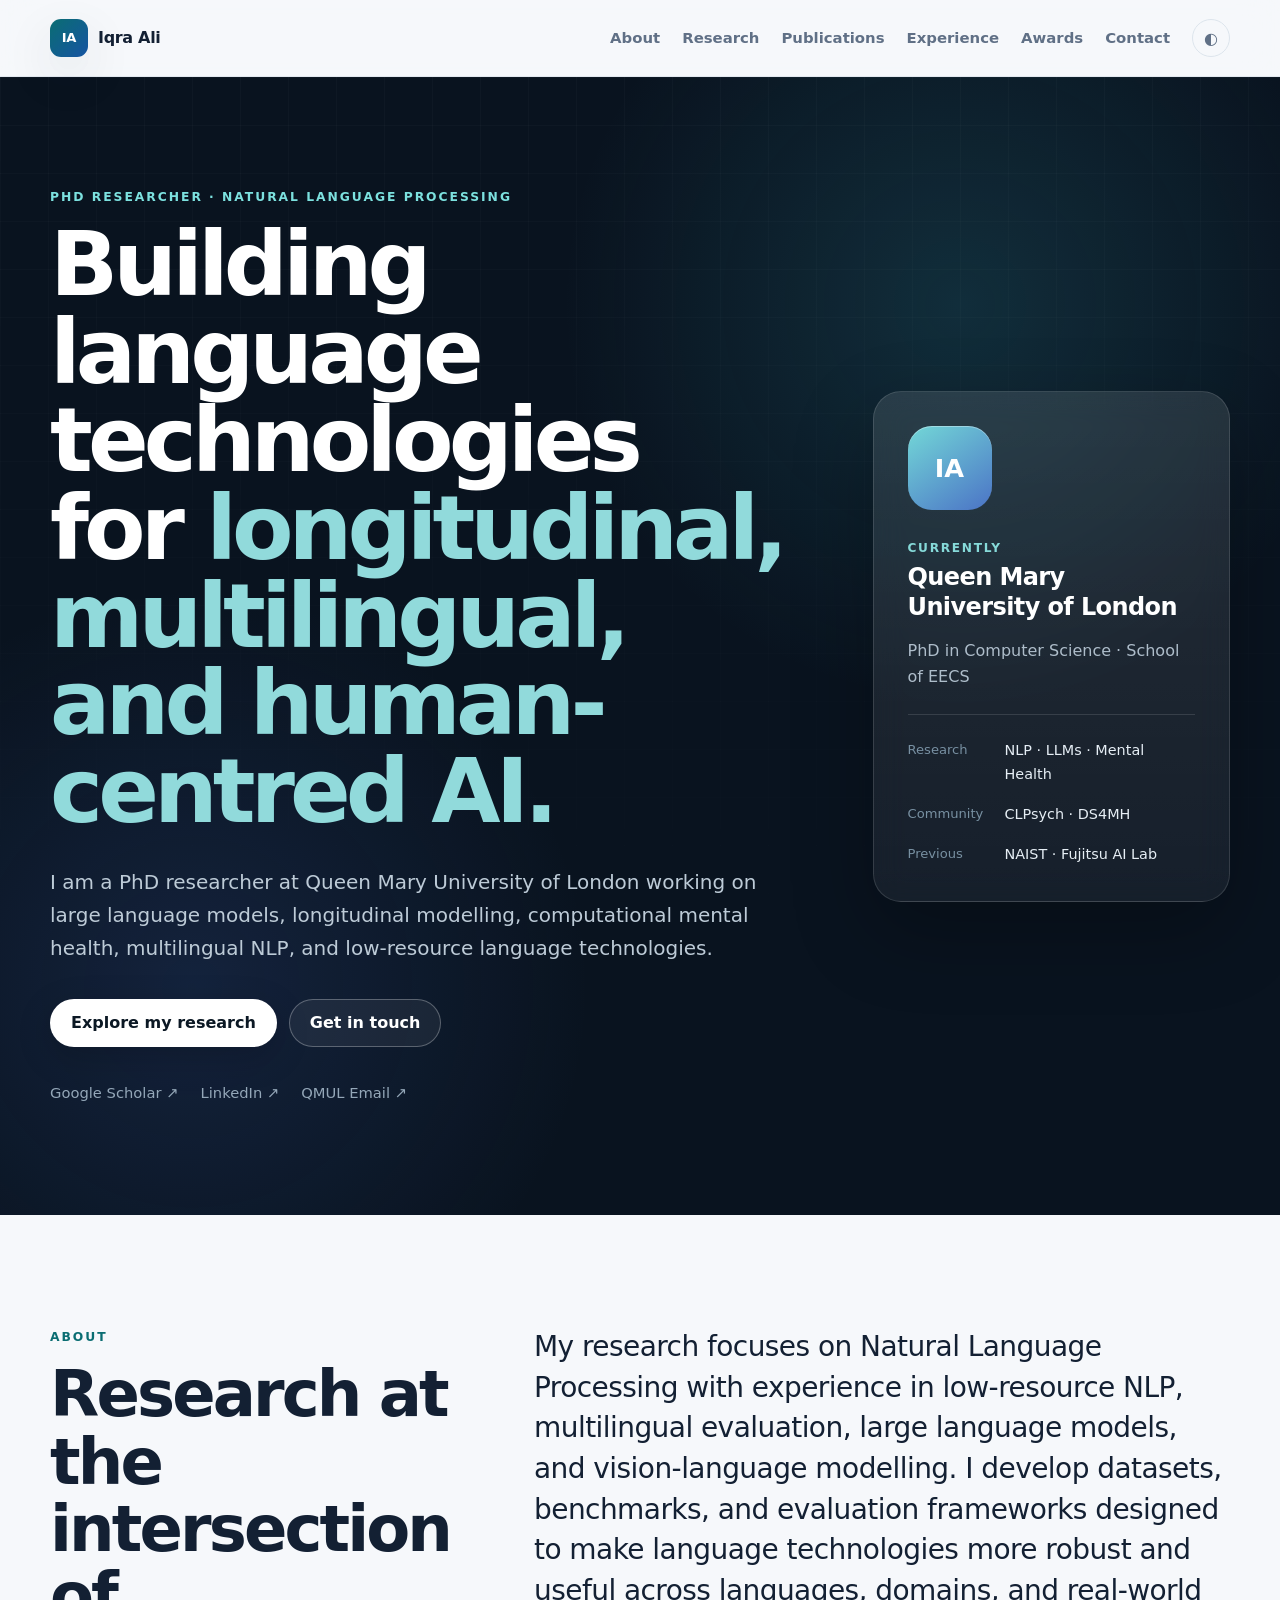
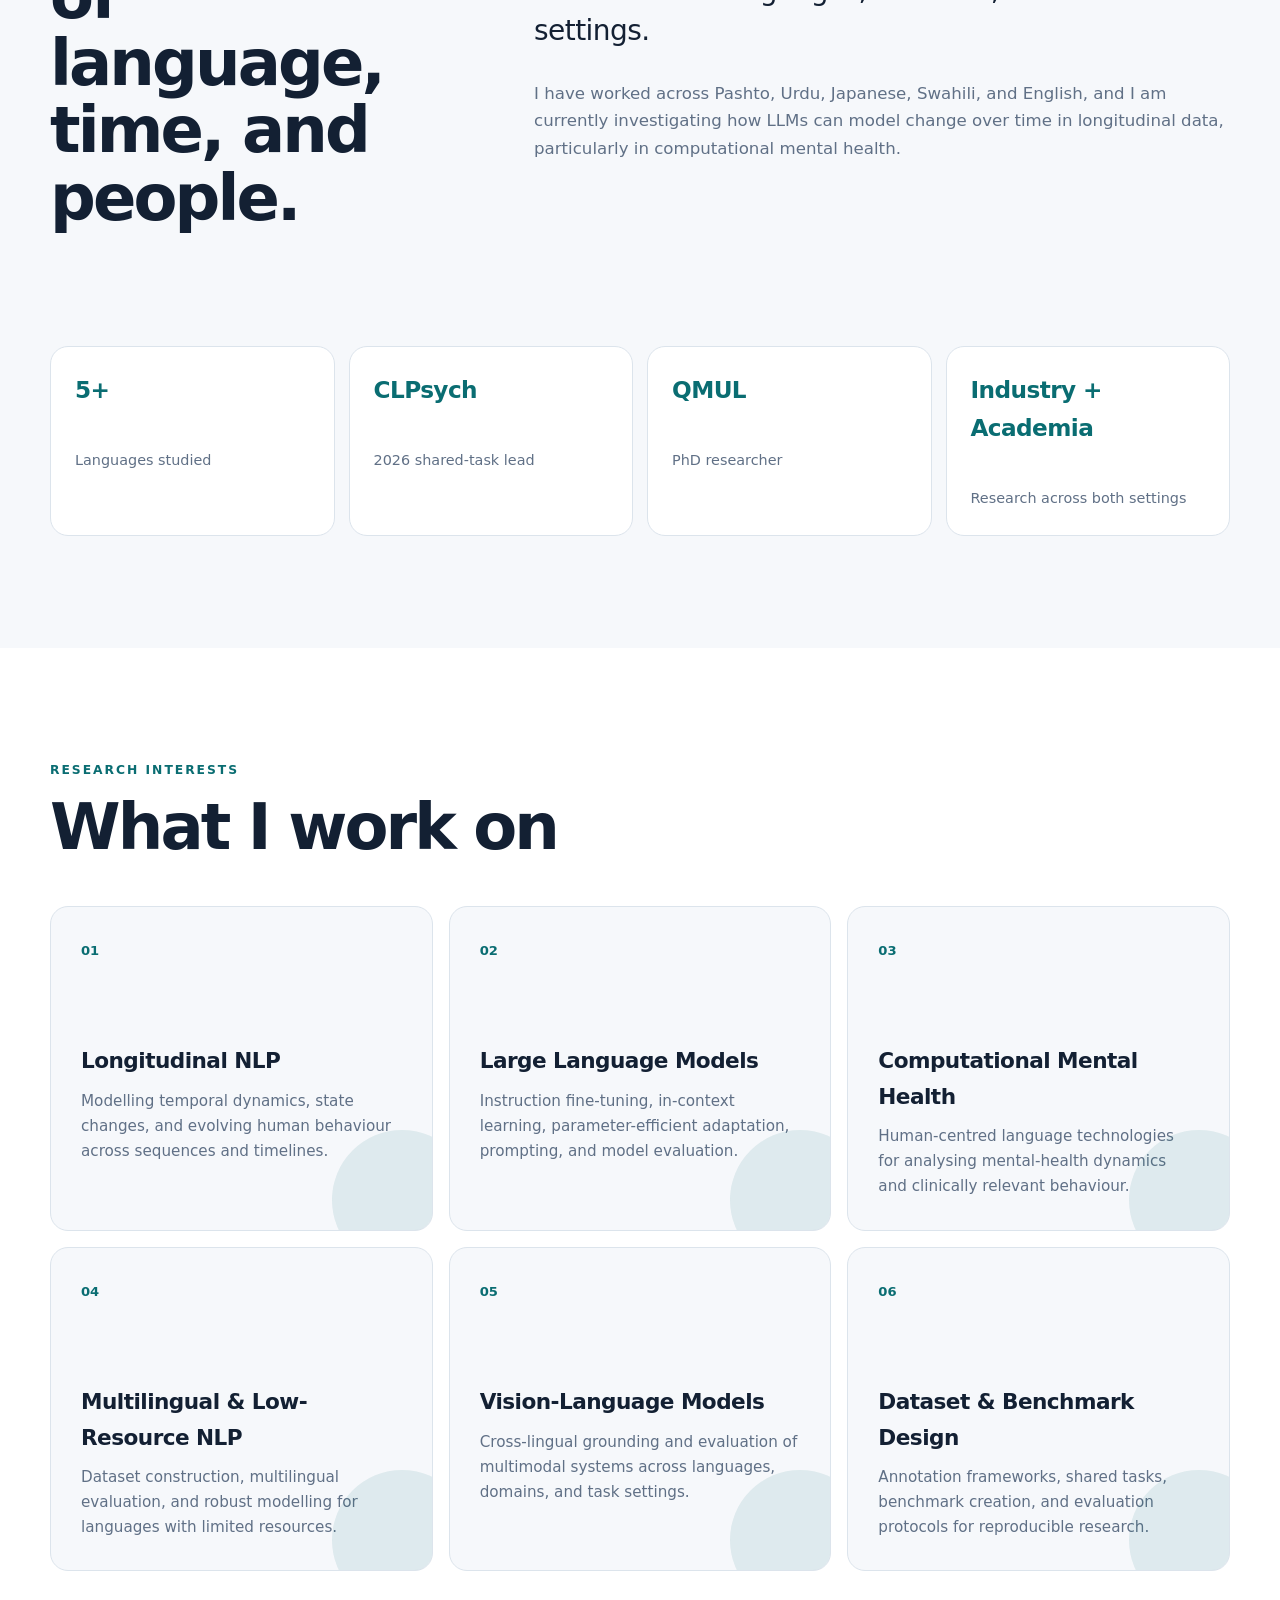
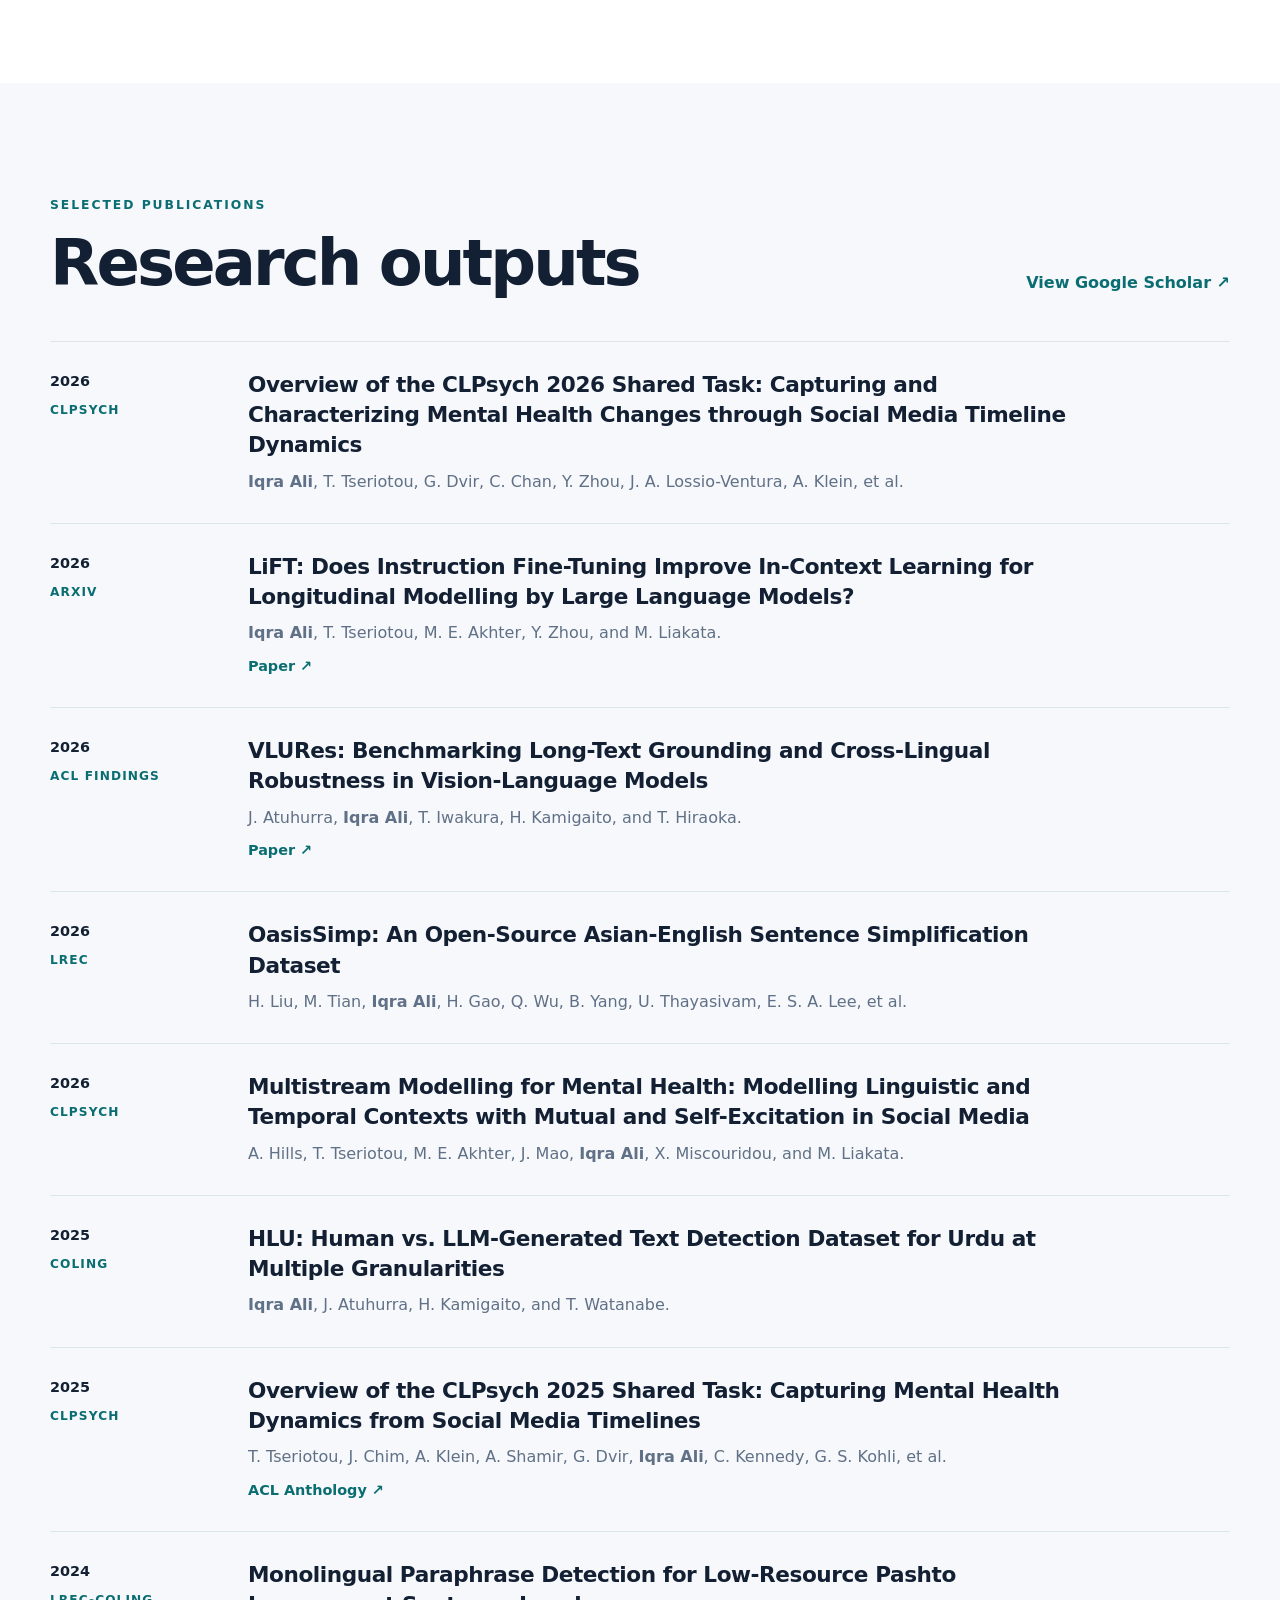
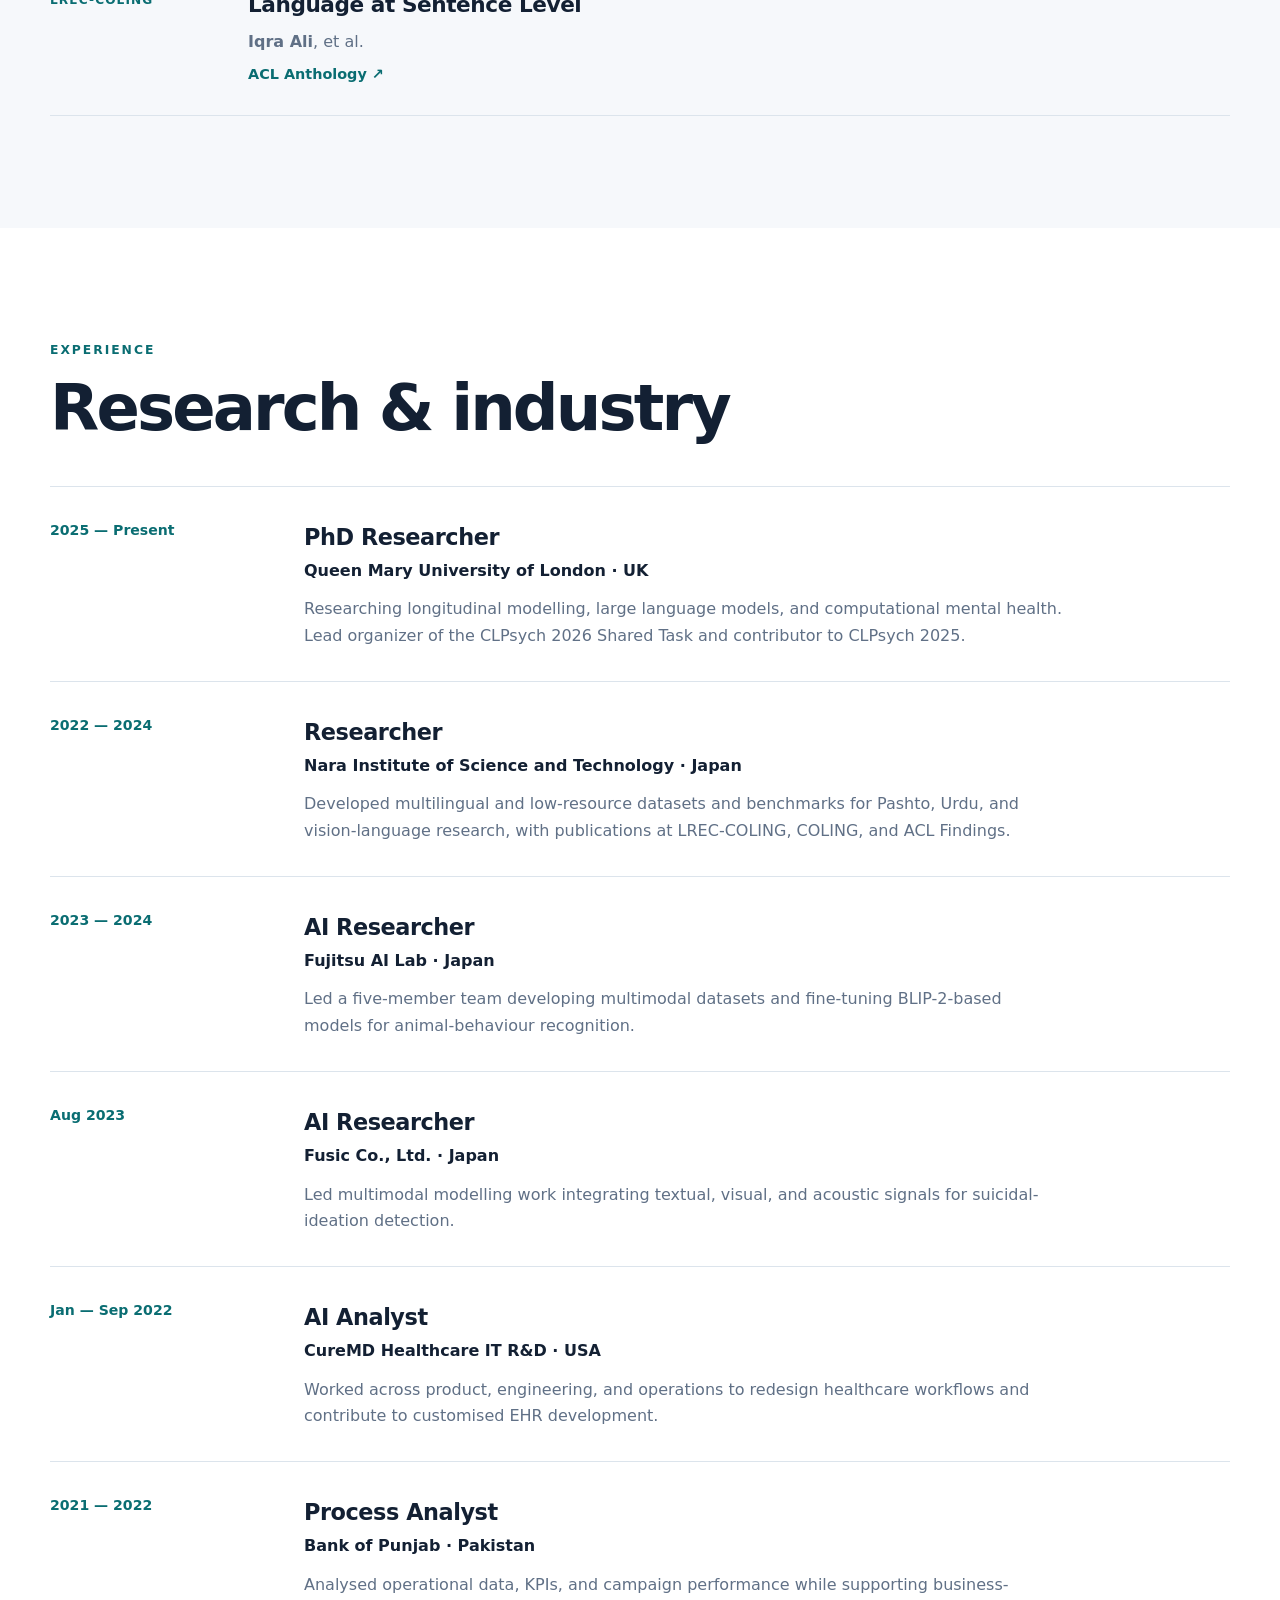
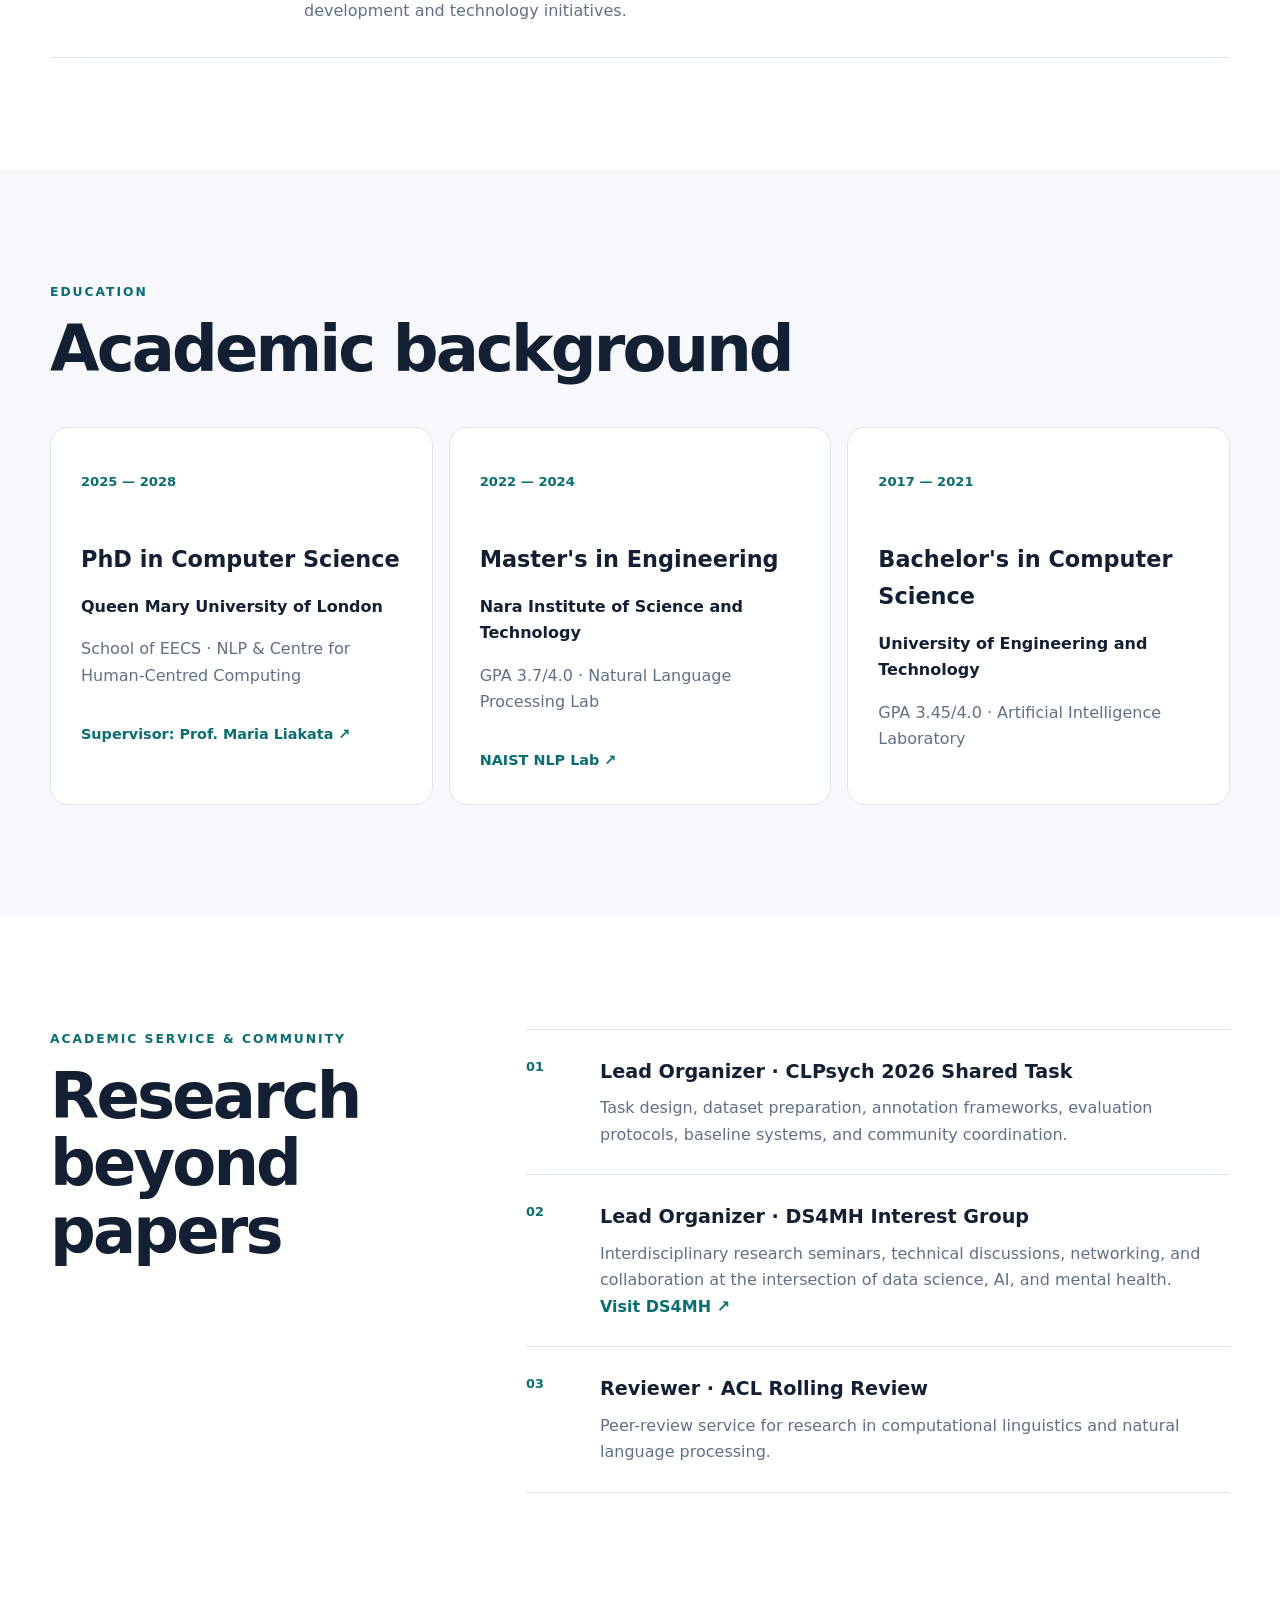
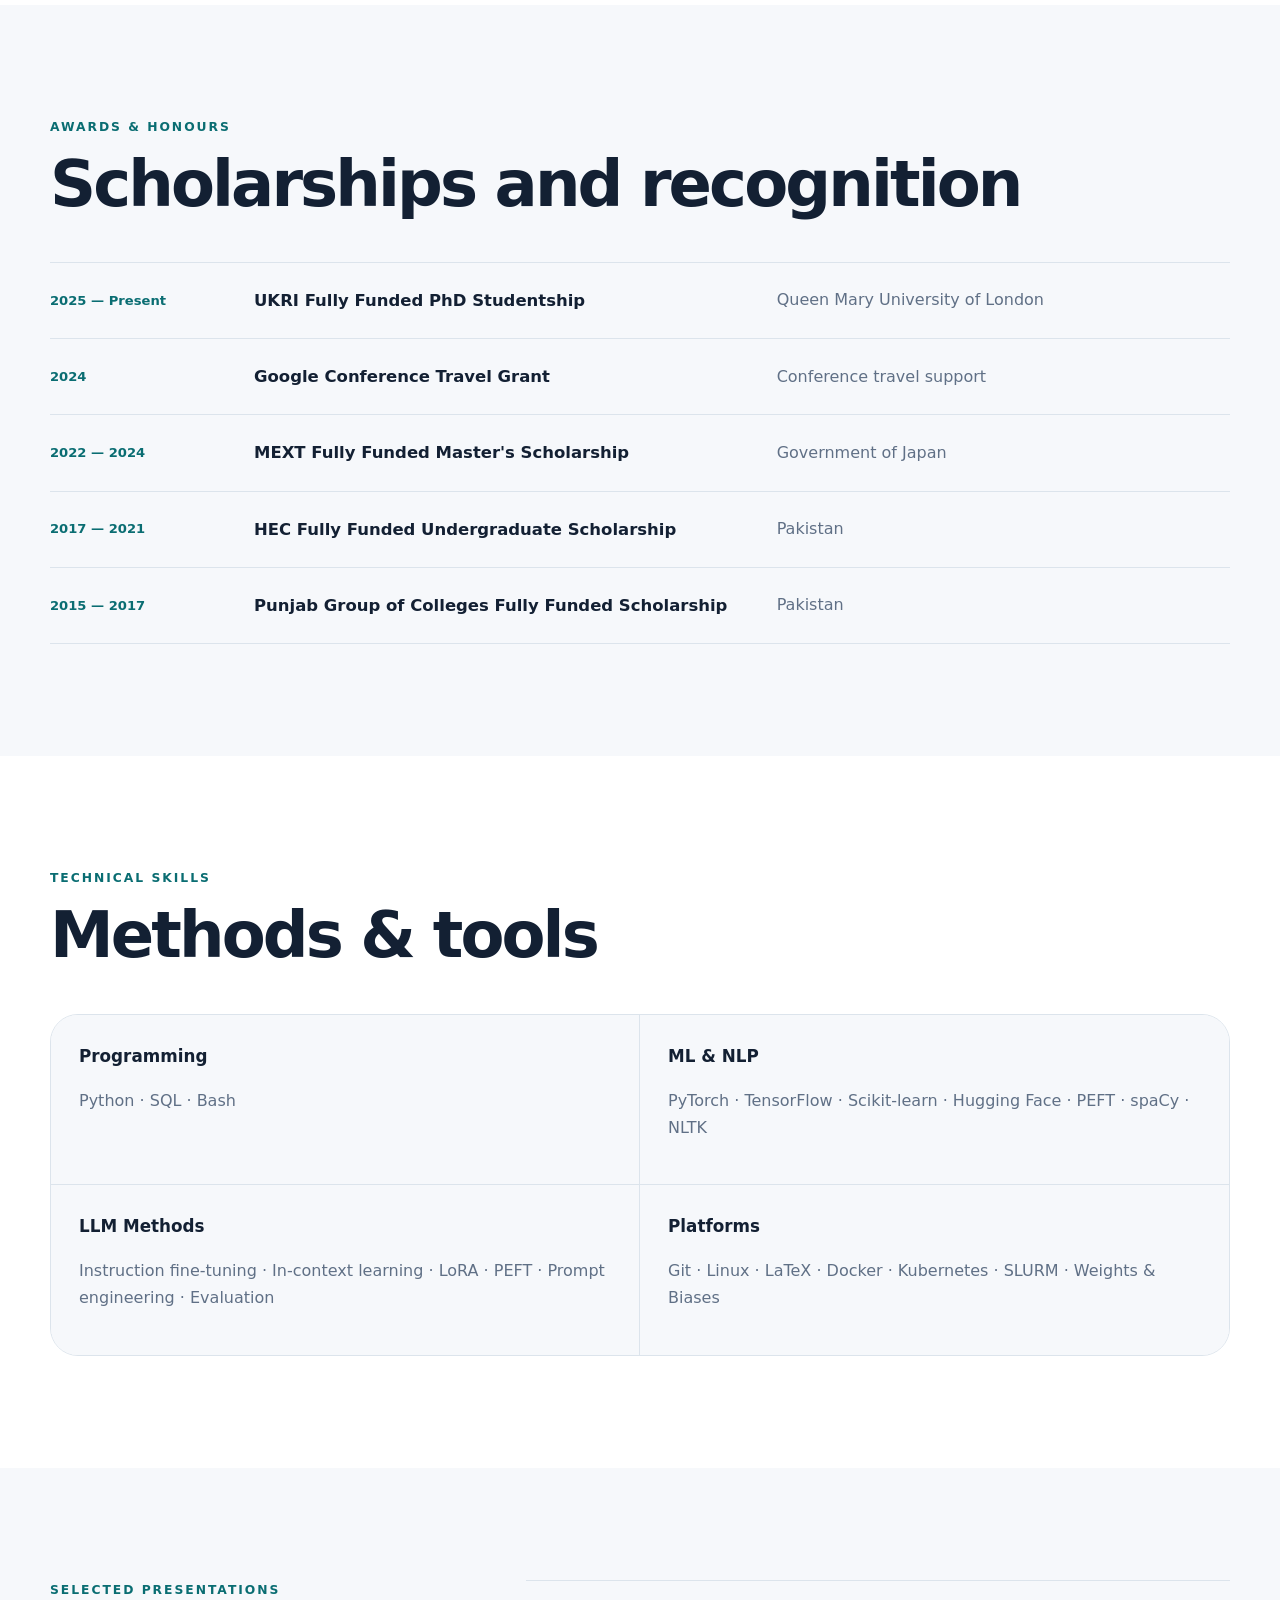
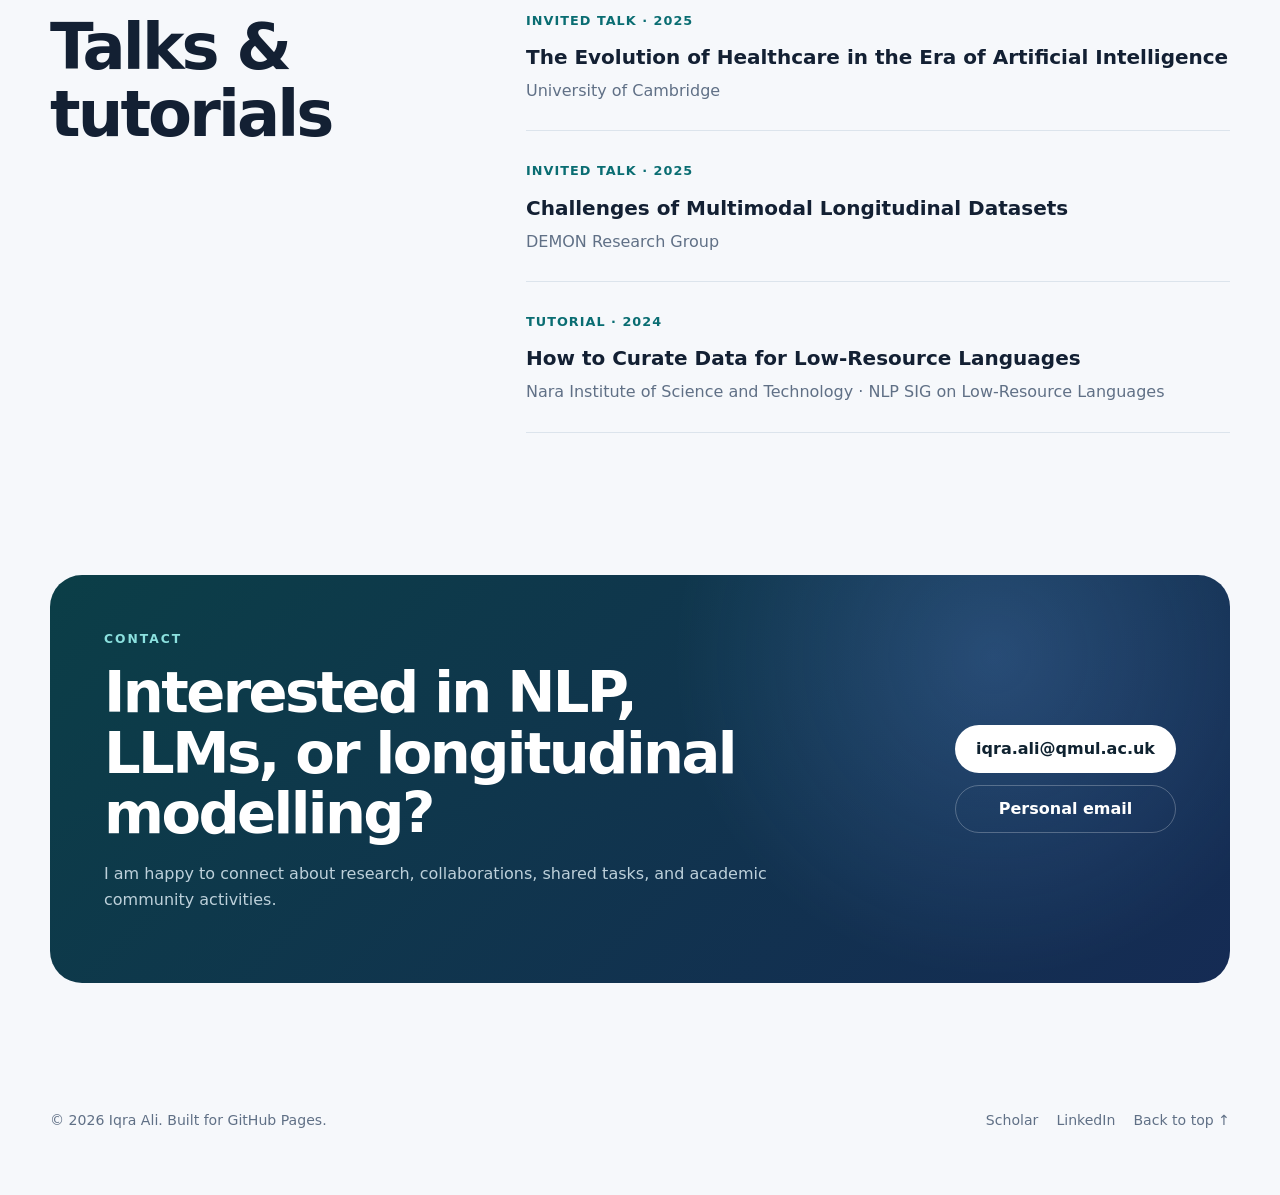
==== index.html @ 929b9362 "Add files via upload" ====
<!DOCTYPE html>
<html lang="en">
<head>
  <meta charset="UTF-8" />
  <meta name="viewport" content="width=device-width, initial-scale=1.0" />
  <meta name="description" content="Iqra Ali — PhD researcher in Natural Language Processing, Large Language Models, longitudinal modelling, multilingual NLP, and computational mental health at Queen Mary University of London." />
  <meta name="keywords" content="Iqra Ali, NLP, Natural Language Processing, LLM, Longitudinal Modelling, Mental Health NLP, Low-Resource NLP, Multilingual NLP, Queen Mary University of London, QMUL, NAIST" />
  <meta name="author" content="Iqra Ali" />
  <meta name="theme-color" content="#0b1220" />

  <meta property="og:title" content="Iqra Ali | NLP & LLM Researcher" />
  <meta property="og:description" content="PhD researcher working on longitudinal modelling, large language models, multilingual NLP, and computational mental health." />
  <meta property="og:type" content="website" />

  <title>Iqra Ali | NLP & LLM Researcher</title>
  <link rel="icon" href="assets/favicon.svg" type="image/svg+xml" />
  <link rel="stylesheet" href="styles.css" />

  <script type="application/ld+json">
  {
    "@context": "https://schema.org",
    "@type": "Person",
    "name": "Iqra Ali",
    "jobTitle": "PhD Researcher",
    "affiliation": {
      "@type": "CollegeOrUniversity",
      "name": "Queen Mary University of London"
    },
    "email": "mailto:iqra.ali@qmul.ac.uk",
    "sameAs": [
      "https://www.linkedin.com/in/iqra-ali1122/",
      "https://scholar.google.com/citations?user=gq_dEPoAAAAJ&hl=en"
    ],
    "knowsAbout": [
      "Natural Language Processing",
      "Large Language Models",
      "Longitudinal Modelling",
      "Computational Mental Health",
      "Multilingual NLP",
      "Low-Resource NLP",
      "Vision-Language Models"
    ]
  }
  </script>
</head>

<body>
  <a class="skip-link" href="#main">Skip to content</a>

  <header class="site-header" id="top">
    <div class="container nav-wrap">
      <a class="brand" href="#top" aria-label="Iqra Ali home">
        <span class="brand-mark">IA</span>
        <span class="brand-text">Iqra Ali</span>
      </a>

      <button class="menu-toggle" aria-label="Open navigation menu" aria-expanded="false">
        <span></span><span></span><span></span>
      </button>

      <nav class="site-nav" aria-label="Primary navigation">
        <a href="#about">About</a>
        <a href="#research">Research</a>
        <a href="#publications">Publications</a>
        <a href="#experience">Experience</a>
        <a href="#awards">Awards</a>
        <a href="#contact">Contact</a>
        <button class="theme-toggle" aria-label="Toggle dark mode" title="Toggle theme">
          <span class="theme-icon" aria-hidden="true">◐</span>
        </button>
      </nav>
    </div>
  </header>

  <main id="main">
    <section class="hero">
      <div class="hero-bg hero-bg-one"></div>
      <div class="hero-bg hero-bg-two"></div>
      <div class="container hero-grid">
        <div class="hero-copy reveal">
          <p class="eyebrow">PhD Researcher · Natural Language Processing</p>
          <h1>Building language technologies for <span>longitudinal, multilingual, and human-centred AI.</span></h1>

          <p class="hero-lead">
            I am a PhD researcher at Queen Mary University of London working on
            large language models, longitudinal modelling, computational mental health,
            multilingual NLP, and low-resource language technologies.
          </p>

          <div class="hero-actions">
            <a class="button primary" href="#publications">Explore my research</a>
            <a class="button secondary" href="mailto:iqra.ali@qmul.ac.uk">Get in touch</a>
          </div>

          <div class="hero-links" aria-label="Profile links">
            <a href="https://scholar.google.com/citations?user=gq_dEPoAAAAJ&hl=en" target="_blank" rel="noopener noreferrer">Google Scholar ↗</a>
            <a href="https://www.linkedin.com/in/iqra-ali1122/" target="_blank" rel="noopener noreferrer">LinkedIn ↗</a>
            <a href="mailto:iqra.ali@qmul.ac.uk">QMUL Email ↗</a>
          </div>
        </div>

        <aside class="hero-card reveal" aria-label="Current profile">
          <div class="avatar" aria-hidden="true">
            <span>IA</span>
          </div>
          <p class="mini-label">Currently</p>
          <h2>Queen Mary University of London</h2>
          <p>PhD in Computer Science · School of EECS</p>
          <div class="rule"></div>
          <dl class="quick-facts">
            <div>
              <dt>Research</dt>
              <dd>NLP · LLMs · Mental Health</dd>
            </div>
            <div>
              <dt>Community</dt>
              <dd>CLPsych · DS4MH</dd>
            </div>
            <div>
              <dt>Previous</dt>
              <dd>NAIST · Fujitsu AI Lab</dd>
            </div>
          </dl>
        </aside>
      </div>
    </section>

    <section class="section" id="about">
      <div class="container section-grid">
        <div class="section-heading reveal">
          <p class="eyebrow">About</p>
          <h2>Research at the intersection of language, time, and people.</h2>
        </div>

        <div class="section-copy reveal">
          <p class="large-copy">
            My research focuses on Natural Language Processing with experience in
            low-resource NLP, multilingual evaluation, large language models, and
            vision-language modelling. I develop datasets, benchmarks, and evaluation
            frameworks designed to make language technologies more robust and useful
            across languages, domains, and real-world settings.
          </p>
          <p>
            I have worked across Pashto, Urdu, Japanese, Swahili, and English, and I am
            currently investigating how LLMs can model change over time in longitudinal
            data, particularly in computational mental health.
          </p>
        </div>
      </div>

      <div class="container stats-grid reveal">
        <div class="stat-card">
          <strong>5+</strong>
          <span>Languages studied</span>
        </div>
        <div class="stat-card">
          <strong>CLPsych</strong>
          <span>2026 shared-task lead</span>
        </div>
        <div class="stat-card">
          <strong>QMUL</strong>
          <span>PhD researcher</span>
        </div>
        <div class="stat-card">
          <strong>Industry + Academia</strong>
          <span>Research across both settings</span>
        </div>
      </div>
    </section>

    <section class="section section-alt" id="research">
      <div class="container">
        <div class="section-heading reveal">
          <p class="eyebrow">Research interests</p>
          <h2>What I work on</h2>
        </div>

        <div class="cards research-cards">
          <article class="research-card reveal">
            <span class="card-number">01</span>
            <h3>Longitudinal NLP</h3>
            <p>Modelling temporal dynamics, state changes, and evolving human behaviour across sequences and timelines.</p>
          </article>

          <article class="research-card reveal">
            <span class="card-number">02</span>
            <h3>Large Language Models</h3>
            <p>Instruction fine-tuning, in-context learning, parameter-efficient adaptation, prompting, and model evaluation.</p>
          </article>

          <article class="research-card reveal">
            <span class="card-number">03</span>
            <h3>Computational Mental Health</h3>
            <p>Human-centred language technologies for analysing mental-health dynamics and clinically relevant behaviour.</p>
          </article>

          <article class="research-card reveal">
            <span class="card-number">04</span>
            <h3>Multilingual & Low-Resource NLP</h3>
            <p>Dataset construction, multilingual evaluation, and robust modelling for languages with limited resources.</p>
          </article>

          <article class="research-card reveal">
            <span class="card-number">05</span>
            <h3>Vision-Language Models</h3>
            <p>Cross-lingual grounding and evaluation of multimodal systems across languages, domains, and task settings.</p>
          </article>

          <article class="research-card reveal">
            <span class="card-number">06</span>
            <h3>Dataset & Benchmark Design</h3>
            <p>Annotation frameworks, shared tasks, benchmark creation, and evaluation protocols for reproducible research.</p>
          </article>
        </div>
      </div>
    </section>

    <section class="section" id="publications">
      <div class="container">
        <div class="section-heading split-heading reveal">
          <div>
            <p class="eyebrow">Selected publications</p>
            <h2>Research outputs</h2>
          </div>
          <a class="text-link" href="https://scholar.google.com/citations?user=gq_dEPoAAAAJ&hl=en" target="_blank" rel="noopener noreferrer">
            View Google Scholar ↗
          </a>
        </div>

        <div class="publication-list">
          <article class="publication reveal">
            <div class="pub-meta">
              <span class="pub-year">2026</span>
              <span class="pub-venue">CLPsych</span>
            </div>
            <div>
              <h3>Overview of the CLPsych 2026 Shared Task: Capturing and Characterizing Mental Health Changes through Social Media Timeline Dynamics</h3>
              <p><strong>Iqra Ali</strong>, T. Tseriotou, G. Dvir, C. Chan, Y. Zhou, J. A. Lossio-Ventura, A. Klein, et al.</p>
            </div>
          </article>

          <article class="publication reveal">
            <div class="pub-meta">
              <span class="pub-year">2026</span>
              <span class="pub-venue">arXiv</span>
            </div>
            <div>
              <h3>LiFT: Does Instruction Fine-Tuning Improve In-Context Learning for Longitudinal Modelling by Large Language Models?</h3>
              <p><strong>Iqra Ali</strong>, T. Tseriotou, M. E. Akhter, Y. Zhou, and M. Liakata.</p>
              <a class="paper-link" href="https://arxiv.org/abs/2604.16382" target="_blank" rel="noopener noreferrer">Paper ↗</a>
            </div>
          </article>

          <article class="publication reveal">
            <div class="pub-meta">
              <span class="pub-year">2026</span>
              <span class="pub-venue">ACL Findings</span>
            </div>
            <div>
              <h3>VLURes: Benchmarking Long-Text Grounding and Cross-Lingual Robustness in Vision-Language Models</h3>
              <p>J. Atuhurra, <strong>Iqra Ali</strong>, T. Iwakura, H. Kamigaito, and T. Hiraoka.</p>
              <a class="paper-link" href="https://arxiv.org/abs/2406.15359" target="_blank" rel="noopener noreferrer">Paper ↗</a>
            </div>
          </article>

          <article class="publication reveal">
            <div class="pub-meta">
              <span class="pub-year">2026</span>
              <span class="pub-venue">LREC</span>
            </div>
            <div>
              <h3>OasisSimp: An Open-Source Asian-English Sentence Simplification Dataset</h3>
              <p>H. Liu, M. Tian, <strong>Iqra Ali</strong>, H. Gao, Q. Wu, B. Yang, U. Thayasivam, E. S. A. Lee, et al.</p>
            </div>
          </article>

          <article class="publication reveal">
            <div class="pub-meta">
              <span class="pub-year">2026</span>
              <span class="pub-venue">CLPsych</span>
            </div>
            <div>
              <h3>Multistream Modelling for Mental Health: Modelling Linguistic and Temporal Contexts with Mutual and Self-Excitation in Social Media</h3>
              <p>A. Hills, T. Tseriotou, M. E. Akhter, J. Mao, <strong>Iqra Ali</strong>, X. Miscouridou, and M. Liakata.</p>
            </div>
          </article>

          <article class="publication reveal">
            <div class="pub-meta">
              <span class="pub-year">2025</span>
              <span class="pub-venue">COLING</span>
            </div>
            <div>
              <h3>HLU: Human vs. LLM-Generated Text Detection Dataset for Urdu at Multiple Granularities</h3>
              <p><strong>Iqra Ali</strong>, J. Atuhurra, H. Kamigaito, and T. Watanabe.</p>
            </div>
          </article>

          <article class="publication reveal">
            <div class="pub-meta">
              <span class="pub-year">2025</span>
              <span class="pub-venue">CLPsych</span>
            </div>
            <div>
              <h3>Overview of the CLPsych 2025 Shared Task: Capturing Mental Health Dynamics from Social Media Timelines</h3>
              <p>T. Tseriotou, J. Chim, A. Klein, A. Shamir, G. Dvir, <strong>Iqra Ali</strong>, C. Kennedy, G. S. Kohli, et al.</p>
              <a class="paper-link" href="https://aclanthology.org/2025.clpsych-1.16/" target="_blank" rel="noopener noreferrer">ACL Anthology ↗</a>
            </div>
          </article>

          <article class="publication reveal">
            <div class="pub-meta">
              <span class="pub-year">2024</span>
              <span class="pub-venue">LREC-COLING</span>
            </div>
            <div>
              <h3>Monolingual Paraphrase Detection for Low-Resource Pashto Language at Sentence Level</h3>
              <p><strong>Iqra Ali</strong>, et al.</p>
              <a class="paper-link" href="https://aclanthology.org/2024.lrec-main.1011/" target="_blank" rel="noopener noreferrer">ACL Anthology ↗</a>
            </div>
          </article>
        </div>
      </div>
    </section>

    <section class="section section-alt" id="experience">
      <div class="container">
        <div class="section-heading reveal">
          <p class="eyebrow">Experience</p>
          <h2>Research & industry</h2>
        </div>

        <div class="timeline">
          <article class="timeline-item reveal">
            <div class="timeline-date">2025 — Present</div>
            <div class="timeline-content">
              <h3>PhD Researcher</h3>
              <p class="role-org">Queen Mary University of London · UK</p>
              <p>Researching longitudinal modelling, large language models, and computational mental health. Lead organizer of the CLPsych 2026 Shared Task and contributor to CLPsych 2025.</p>
            </div>
          </article>

          <article class="timeline-item reveal">
            <div class="timeline-date">2022 — 2024</div>
            <div class="timeline-content">
              <h3>Researcher</h3>
              <p class="role-org">Nara Institute of Science and Technology · Japan</p>
              <p>Developed multilingual and low-resource datasets and benchmarks for Pashto, Urdu, and vision-language research, with publications at LREC-COLING, COLING, and ACL Findings.</p>
            </div>
          </article>

          <article class="timeline-item reveal">
            <div class="timeline-date">2023 — 2024</div>
            <div class="timeline-content">
              <h3>AI Researcher</h3>
              <p class="role-org">Fujitsu AI Lab · Japan</p>
              <p>Led a five-member team developing multimodal datasets and fine-tuning BLIP-2-based models for animal-behaviour recognition.</p>
            </div>
          </article>

          <article class="timeline-item reveal">
            <div class="timeline-date">Aug 2023</div>
            <div class="timeline-content">
              <h3>AI Researcher</h3>
              <p class="role-org">Fusic Co., Ltd. · Japan</p>
              <p>Led multimodal modelling work integrating textual, visual, and acoustic signals for suicidal-ideation detection.</p>
            </div>
          </article>

          <article class="timeline-item reveal">
            <div class="timeline-date">Jan — Sep 2022</div>
            <div class="timeline-content">
              <h3>AI Analyst</h3>
              <p class="role-org">CureMD Healthcare IT R&D · USA</p>
              <p>Worked across product, engineering, and operations to redesign healthcare workflows and contribute to customised EHR development.</p>
            </div>
          </article>

          <article class="timeline-item reveal">
            <div class="timeline-date">2021 — 2022</div>
            <div class="timeline-content">
              <h3>Process Analyst</h3>
              <p class="role-org">Bank of Punjab · Pakistan</p>
              <p>Analysed operational data, KPIs, and campaign performance while supporting business-development and technology initiatives.</p>
            </div>
          </article>
        </div>
      </div>
    </section>

    <section class="section" id="education">
      <div class="container">
        <div class="section-heading reveal">
          <p class="eyebrow">Education</p>
          <h2>Academic background</h2>
        </div>

        <div class="education-grid">
          <article class="education-card reveal">
            <p class="year">2025 — 2028</p>
            <h3>PhD in Computer Science</h3>
            <p class="institution">Queen Mary University of London</p>
            <p>School of EECS · NLP & Centre for Human-Centred Computing</p>
            <a href="https://www.qmul.ac.uk/eecs/people/profiles/liakatamaria.html" target="_blank" rel="noopener noreferrer">Supervisor: Prof. Maria Liakata ↗</a>
          </article>

          <article class="education-card reveal">
            <p class="year">2022 — 2024</p>
            <h3>Master's in Engineering</h3>
            <p class="institution">Nara Institute of Science and Technology</p>
            <p>GPA 3.7/4.0 · Natural Language Processing Lab</p>
            <a href="https://nlp.naist.jp/en/" target="_blank" rel="noopener noreferrer">NAIST NLP Lab ↗</a>
          </article>

          <article class="education-card reveal">
            <p class="year">2017 — 2021</p>
            <h3>Bachelor's in Computer Science</h3>
            <p class="institution">University of Engineering and Technology</p>
            <p>GPA 3.45/4.0 · Artificial Intelligence Laboratory</p>
          </article>
        </div>
      </div>
    </section>

    <section class="section section-alt" id="community">
      <div class="container two-column">
        <div class="reveal">
          <p class="eyebrow">Academic service & community</p>
          <h2>Research beyond papers</h2>
        </div>

        <div class="service-list reveal">
          <div class="service-item">
            <span>01</span>
            <div>
              <h3>Lead Organizer · CLPsych 2026 Shared Task</h3>
              <p>Task design, dataset preparation, annotation frameworks, evaluation protocols, baseline systems, and community coordination.</p>
            </div>
          </div>
          <div class="service-item">
            <span>02</span>
            <div>
              <h3>Lead Organizer · DS4MH Interest Group</h3>
              <p>Interdisciplinary research seminars, technical discussions, networking, and collaboration at the intersection of data science, AI, and mental health.</p>
              <a href="https://turing-ds4mh.github.io/" target="_blank" rel="noopener noreferrer">Visit DS4MH ↗</a>
            </div>
          </div>
          <div class="service-item">
            <span>03</span>
            <div>
              <h3>Reviewer · ACL Rolling Review</h3>
              <p>Peer-review service for research in computational linguistics and natural language processing.</p>
            </div>
          </div>
        </div>
      </div>
    </section>

    <section class="section" id="awards">
      <div class="container">
        <div class="section-heading reveal">
          <p class="eyebrow">Awards & honours</p>
          <h2>Scholarships and recognition</h2>
        </div>

        <div class="award-list">
          <div class="award reveal">
            <span>2025 — Present</span>
            <strong>UKRI Fully Funded PhD Studentship</strong>
            <p>Queen Mary University of London</p>
          </div>
          <div class="award reveal">
            <span>2024</span>
            <strong>Google Conference Travel Grant</strong>
            <p>Conference travel support</p>
          </div>
          <div class="award reveal">
            <span>2022 — 2024</span>
            <strong>MEXT Fully Funded Master's Scholarship</strong>
            <p>Government of Japan</p>
          </div>
          <div class="award reveal">
            <span>2017 — 2021</span>
            <strong>HEC Fully Funded Undergraduate Scholarship</strong>
            <p>Pakistan</p>
          </div>
          <div class="award reveal">
            <span>2015 — 2017</span>
            <strong>Punjab Group of Colleges Fully Funded Scholarship</strong>
            <p>Pakistan</p>
          </div>
        </div>
      </div>
    </section>

    <section class="section section-alt" id="skills">
      <div class="container">
        <div class="section-heading reveal">
          <p class="eyebrow">Technical skills</p>
          <h2>Methods & tools</h2>
        </div>

        <div class="skills-grid reveal">
          <div>
            <h3>Programming</h3>
            <p>Python · SQL · Bash</p>
          </div>
          <div>
            <h3>ML & NLP</h3>
            <p>PyTorch · TensorFlow · Scikit-learn · Hugging Face · PEFT · spaCy · NLTK</p>
          </div>
          <div>
            <h3>LLM Methods</h3>
            <p>Instruction fine-tuning · In-context learning · LoRA · PEFT · Prompt engineering · Evaluation</p>
          </div>
          <div>
            <h3>Platforms</h3>
            <p>Git · Linux · LaTeX · Docker · Kubernetes · SLURM · Weights & Biases</p>
          </div>
        </div>
      </div>
    </section>

    <section class="section" id="talks">
      <div class="container two-column">
        <div class="reveal">
          <p class="eyebrow">Selected presentations</p>
          <h2>Talks & tutorials</h2>
        </div>
        <div class="talk-list reveal">
          <article>
            <span>Invited Talk · 2025</span>
            <h3>The Evolution of Healthcare in the Era of Artificial Intelligence</h3>
            <p>University of Cambridge</p>
          </article>
          <article>
            <span>Invited Talk · 2025</span>
            <h3>Challenges of Multimodal Longitudinal Datasets</h3>
            <p>DEMON Research Group</p>
          </article>
          <article>
            <span>Tutorial · 2024</span>
            <h3>How to Curate Data for Low-Resource Languages</h3>
            <p>Nara Institute of Science and Technology · NLP SIG on Low-Resource Languages</p>
          </article>
        </div>
      </div>
    </section>

    <section class="contact-section" id="contact">
      <div class="container contact-card reveal">
        <div>
          <p class="eyebrow">Contact</p>
          <h2>Interested in NLP, LLMs, or longitudinal modelling?</h2>
          <p>I am happy to connect about research, collaborations, shared tasks, and academic community activities.</p>
        </div>
        <div class="contact-actions">
          <a class="button light" href="mailto:iqra.ali@qmul.ac.uk">iqra.ali@qmul.ac.uk</a>
          <a class="button outline-light" href="mailto:iqra888ali@gmail.com">Personal email</a>
        </div>
      </div>
    </section>
  </main>

  <footer>
    <div class="container footer-wrap">
      <p>© <span id="year"></span> Iqra Ali. Built for GitHub Pages.</p>
      <div>
        <a href="https://scholar.google.com/citations?user=gq_dEPoAAAAJ&hl=en" target="_blank" rel="noopener noreferrer">Scholar</a>
        <a href="https://www.linkedin.com/in/iqra-ali1122/" target="_blank" rel="noopener noreferrer">LinkedIn</a>
        <a href="#top">Back to top ↑</a>
      </div>
    </div>
  </footer>

  <script src="script.js"></script>
</body>
</html>
---- styles.css ----
:root {
  --bg: #f6f8fb;
  --surface: #ffffff;
  --surface-soft: #eef3f8;
  --text: #132033;
  --muted: #607086;
  --line: #dce4ec;
  --accent: #0a6d72;
  --accent-2: #1654a3;
  --accent-soft: rgba(10, 109, 114, 0.10);
  --hero: #09131f;
  --hero-soft: #10263a;
  --white: #ffffff;
  --shadow: 0 18px 50px rgba(22, 37, 57, 0.10);
  --radius-lg: 28px;
  --radius-md: 18px;
  --radius-sm: 12px;
  --container: 1180px;
}

html[data-theme="dark"] {
  --bg: #091019;
  --surface: #101923;
  --surface-soft: #141f2b;
  --text: #edf4fb;
  --muted: #9eacbb;
  --line: #243343;
  --accent: #5ad0cf;
  --accent-2: #77a9ff;
  --accent-soft: rgba(90, 208, 207, 0.10);
  --hero: #050b12;
  --hero-soft: #0b1e2e;
  --shadow: 0 18px 50px rgba(0, 0, 0, 0.22);
}

* {
  box-sizing: border-box;
}

html {
  scroll-behavior: smooth;
}

body {
  margin: 0;
  font-family: Inter, ui-sans-serif, system-ui, -apple-system, BlinkMacSystemFont, "Segoe UI", sans-serif;
  color: var(--text);
  background: var(--bg);
  line-height: 1.65;
  text-rendering: optimizeLegibility;
}

a {
  color: inherit;
  text-decoration: none;
}

img {
  max-width: 100%;
}

.container {
  width: min(calc(100% - 40px), var(--container));
  margin-inline: auto;
}

.skip-link {
  position: fixed;
  top: 8px;
  left: 8px;
  z-index: 999;
  transform: translateY(-150%);
  padding: 10px 14px;
  background: var(--surface);
  color: var(--text);
  border-radius: 10px;
}

.skip-link:focus {
  transform: translateY(0);
}

.site-header {
  position: sticky;
  top: 0;
  z-index: 50;
  backdrop-filter: blur(18px);
  -webkit-backdrop-filter: blur(18px);
  background: color-mix(in srgb, var(--bg) 82%, transparent);
  border-bottom: 1px solid color-mix(in srgb, var(--line) 72%, transparent);
}

.nav-wrap {
  min-height: 76px;
  display: flex;
  align-items: center;
  justify-content: space-between;
  gap: 28px;
}

.brand {
  display: inline-flex;
  align-items: center;
  gap: 10px;
  font-weight: 800;
  letter-spacing: -0.02em;
}

.brand-mark {
  width: 38px;
  height: 38px;
  display: grid;
  place-items: center;
  border-radius: 11px;
  background: linear-gradient(135deg, var(--accent), var(--accent-2));
  color: white;
  font-size: 0.82rem;
  box-shadow: var(--shadow);
}

.site-nav {
  display: flex;
  align-items: center;
  gap: 22px;
  color: var(--muted);
  font-size: 0.93rem;
  font-weight: 650;
}

.site-nav a {
  transition: color 180ms ease;
}

.site-nav a:hover {
  color: var(--text);
}

.theme-toggle,
.menu-toggle {
  border: 0;
  background: transparent;
  color: inherit;
  cursor: pointer;
}

.theme-toggle {
  width: 38px;
  height: 38px;
  border: 1px solid var(--line);
  border-radius: 50%;
  font-size: 1rem;
}

.menu-toggle {
  display: none;
  width: 44px;
  height: 44px;
  padding: 8px;
}

.menu-toggle span {
  display: block;
  height: 2px;
  background: var(--text);
  margin: 5px 0;
  border-radius: 999px;
}

.hero {
  position: relative;
  overflow: hidden;
  background:
    radial-gradient(circle at 75% 20%, rgba(50, 152, 170, 0.20), transparent 30%),
    radial-gradient(circle at 15% 80%, rgba(68, 105, 194, 0.18), transparent 28%),
    var(--hero);
  color: white;
}

.hero::after {
  content: "";
  position: absolute;
  inset: 0;
  background-image:
    linear-gradient(rgba(255,255,255,0.025) 1px, transparent 1px),
    linear-gradient(90deg, rgba(255,255,255,0.025) 1px, transparent 1px);
  background-size: 48px 48px;
  mask-image: linear-gradient(to bottom, black, transparent 88%);
  pointer-events: none;
}

.hero-grid {
  position: relative;
  z-index: 2;
  min-height: 720px;
  padding-block: 110px;
  display: grid;
  grid-template-columns: minmax(0, 1.35fr) minmax(320px, 0.65fr);
  gap: 80px;
  align-items: center;
}

.eyebrow {
  margin: 0 0 14px;
  font-size: 0.77rem;
  letter-spacing: 0.16em;
  text-transform: uppercase;
  font-weight: 800;
  color: var(--accent);
}

.hero .eyebrow {
  color: #7ce1df;
}

.hero h1 {
  margin: 0;
  max-width: 890px;
  font-size: clamp(3.1rem, 7vw, 6.5rem);
  line-height: 0.98;
  letter-spacing: -0.055em;
  font-weight: 850;
}

.hero h1 span {
  color: #91dadb;
}

.hero-lead {
  margin: 30px 0 0;
  max-width: 760px;
  color: #bdcbd7;
  font-size: clamp(1.05rem, 2vw, 1.25rem);
}

.hero-actions {
  display: flex;
  flex-wrap: wrap;
  gap: 12px;
  margin-top: 34px;
}

.button {
  display: inline-flex;
  align-items: center;
  justify-content: center;
  min-height: 48px;
  padding: 0 20px;
  border-radius: 999px;
  font-weight: 750;
  border: 1px solid transparent;
  transition: transform 180ms ease, box-shadow 180ms ease, background 180ms ease;
}

.button:hover {
  transform: translateY(-2px);
}

.button.primary {
  background: white;
  color: #0b1824;
  box-shadow: 0 10px 35px rgba(0,0,0,0.18);
}

.button.secondary {
  color: white;
  border-color: rgba(255,255,255,0.28);
  background: rgba(255,255,255,0.06);
}

.hero-links {
  display: flex;
  flex-wrap: wrap;
  gap: 22px;
  margin-top: 34px;
  color: #94a7b8;
  font-size: 0.92rem;
}

.hero-links a:hover {
  color: white;
}

.hero-card {
  justify-self: end;
  width: min(100%, 390px);
  padding: 34px;
  border-radius: 28px;
  background:
    linear-gradient(180deg, rgba(255,255,255,0.11), rgba(255,255,255,0.055));
  border: 1px solid rgba(255,255,255,0.13);
  box-shadow: 0 30px 80px rgba(0,0,0,0.27);
  backdrop-filter: blur(16px);
}

.avatar {
  width: 84px;
  height: 84px;
  display: grid;
  place-items: center;
  border-radius: 24px;
  background: linear-gradient(145deg, #73d8d7, #4b73c6);
  color: white;
  font-weight: 900;
  font-size: 1.6rem;
  box-shadow: inset 0 1px 0 rgba(255,255,255,0.35);
}

.mini-label {
  margin: 28px 0 4px;
  color: #86dad9;
  font-size: 0.76rem;
  text-transform: uppercase;
  letter-spacing: 0.14em;
  font-weight: 850;
}

.hero-card h2 {
  margin: 0;
  font-size: 1.5rem;
  line-height: 1.25;
  letter-spacing: -0.025em;
}

.hero-card > p:not(.mini-label) {
  color: #aebdca;
}

.rule {
  height: 1px;
  background: rgba(255,255,255,0.12);
  margin-block: 24px;
}

.quick-facts {
  display: grid;
  gap: 16px;
  margin: 0;
}

.quick-facts div {
  display: grid;
  grid-template-columns: 85px 1fr;
  gap: 12px;
}

.quick-facts dt {
  color: #7890a2;
  font-size: 0.82rem;
}

.quick-facts dd {
  margin: 0;
  color: #e6eef5;
  font-size: 0.9rem;
}

.section {
  padding-block: 112px;
}

.section-alt {
  background: var(--surface);
}

.section-grid {
  display: grid;
  grid-template-columns: 0.72fr 1.28fr;
  gap: 84px;
  align-items: start;
}

.section-heading {
  margin-bottom: 44px;
}

.section-heading h2,
.two-column h2 {
  margin: 0;
  font-size: clamp(2.2rem, 5vw, 4.6rem);
  line-height: 1.05;
  letter-spacing: -0.045em;
}

.section-copy {
  max-width: 760px;
}

.section-copy p {
  color: var(--muted);
  font-size: 1.04rem;
}

.large-copy {
  margin-top: 0;
  color: var(--text) !important;
  font-size: clamp(1.25rem, 2.4vw, 1.75rem) !important;
  line-height: 1.45;
  letter-spacing: -0.02em;
}

.stats-grid {
  margin-top: 70px;
  display: grid;
  grid-template-columns: repeat(4, 1fr);
  gap: 14px;
}

.stat-card {
  min-height: 150px;
  padding: 24px;
  border: 1px solid var(--line);
  border-radius: var(--radius-md);
  background: var(--surface);
}

.stat-card strong {
  display: block;
  font-size: 1.45rem;
  letter-spacing: -0.025em;
  color: var(--accent);
}

.stat-card span {
  display: block;
  margin-top: 40px;
  color: var(--muted);
  font-size: 0.9rem;
}

.cards {
  display: grid;
  grid-template-columns: repeat(3, 1fr);
  gap: 16px;
}

.research-card {
  position: relative;
  min-height: 290px;
  padding: 30px;
  border-radius: var(--radius-md);
  background: var(--bg);
  border: 1px solid var(--line);
  overflow: hidden;
}

.research-card::after {
  content: "";
  position: absolute;
  right: -40px;
  bottom: -40px;
  width: 140px;
  height: 140px;
  border-radius: 50%;
  background: var(--accent-soft);
}

.card-number {
  color: var(--accent);
  font-weight: 850;
  font-size: 0.82rem;
}

.research-card h3 {
  margin: 80px 0 10px;
  font-size: 1.35rem;
  letter-spacing: -0.025em;
}

.research-card p {
  margin: 0;
  color: var(--muted);
  font-size: 0.95rem;
}

.split-heading {
  display: flex;
  justify-content: space-between;
  gap: 30px;
  align-items: end;
}

.text-link,
.paper-link,
.education-card a,
.service-item a {
  color: var(--accent);
  font-weight: 750;
}

.publication-list {
  border-top: 1px solid var(--line);
}

.publication {
  display: grid;
  grid-template-columns: 170px 1fr;
  gap: 28px;
  padding-block: 28px;
  border-bottom: 1px solid var(--line);
}

.pub-meta {
  display: flex;
  flex-direction: column;
  gap: 6px;
  align-items: flex-start;
}

.pub-year {
  font-weight: 850;
  font-size: 0.9rem;
}

.pub-venue {
  color: var(--accent);
  font-size: 0.76rem;
  letter-spacing: 0.09em;
  text-transform: uppercase;
  font-weight: 850;
}

.publication h3 {
  margin: 0;
  max-width: 820px;
  font-size: clamp(1.08rem, 2vw, 1.35rem);
  line-height: 1.4;
  letter-spacing: -0.02em;
}

.publication p {
  margin: 8px 0 0;
  color: var(--muted);
}

.paper-link {
  display: inline-block;
  margin-top: 8px;
  font-size: 0.9rem;
}

.timeline {
  position: relative;
  border-top: 1px solid var(--line);
}

.timeline-item {
  display: grid;
  grid-template-columns: 220px 1fr;
  gap: 34px;
  padding-block: 32px;
  border-bottom: 1px solid var(--line);
}

.timeline-date {
  font-size: 0.88rem;
  color: var(--accent);
  font-weight: 850;
}

.timeline-content h3 {
  margin: 0;
  font-size: 1.4rem;
  letter-spacing: -0.02em;
}

.role-org {
  margin: 2px 0 12px !important;
  color: var(--text) !important;
  font-weight: 700;
}

.timeline-content p {
  max-width: 760px;
  margin: 0;
  color: var(--muted);
}

.education-grid {
  display: grid;
  grid-template-columns: repeat(3, 1fr);
  gap: 16px;
}

.education-card {
  min-height: 300px;
  padding: 30px;
  border-radius: var(--radius-md);
  border: 1px solid var(--line);
  background: var(--surface);
}

.education-card .year {
  color: var(--accent);
  font-weight: 850;
  font-size: 0.82rem;
}

.education-card h3 {
  margin: 48px 0 6px;
  font-size: 1.4rem;
}

.education-card .institution {
  color: var(--text);
  font-weight: 750;
}

.education-card p {
  color: var(--muted);
}

.education-card a {
  display: inline-block;
  margin-top: 18px;
  font-size: 0.9rem;
}

.two-column {
  display: grid;
  grid-template-columns: 0.72fr 1.28fr;
  gap: 80px;
}

.service-list {
  border-top: 1px solid var(--line);
}

.service-item {
  display: grid;
  grid-template-columns: 54px 1fr;
  gap: 20px;
  padding-block: 26px;
  border-bottom: 1px solid var(--line);
}

.service-item > span {
  color: var(--accent);
  font-size: 0.8rem;
  font-weight: 850;
}

.service-item h3 {
  margin: 0;
  font-size: 1.2rem;
}

.service-item p {
  color: var(--muted);
  margin: 8px 0 0;
}

.award-list {
  border-top: 1px solid var(--line);
}

.award {
  display: grid;
  grid-template-columns: 180px 1.1fr 1fr;
  gap: 24px;
  align-items: center;
  padding-block: 24px;
  border-bottom: 1px solid var(--line);
}

.award span {
  color: var(--accent);
  font-size: 0.82rem;
  font-weight: 850;
}

.award strong {
  font-size: 1.03rem;
}

.award p {
  margin: 0;
  color: var(--muted);
}

.skills-grid {
  display: grid;
  grid-template-columns: repeat(2, 1fr);
  border: 1px solid var(--line);
  border-radius: var(--radius-lg);
  overflow: hidden;
}

.skills-grid > div {
  min-height: 170px;
  padding: 28px;
  background: var(--bg);
  border-bottom: 1px solid var(--line);
}

.skills-grid > div:nth-child(odd) {
  border-right: 1px solid var(--line);
}

.skills-grid > div:nth-last-child(-n+2) {
  border-bottom: 0;
}

.skills-grid h3 {
  margin: 0 0 18px;
  font-size: 1.05rem;
}

.skills-grid p {
  margin: 0;
  color: var(--muted);
}

.talk-list {
  border-top: 1px solid var(--line);
}

.talk-list article {
  padding-block: 26px;
  border-bottom: 1px solid var(--line);
}

.talk-list span {
  color: var(--accent);
  font-size: 0.8rem;
  text-transform: uppercase;
  letter-spacing: 0.08em;
  font-weight: 850;
}

.talk-list h3 {
  margin: 8px 0 4px;
  font-size: 1.25rem;
}

.talk-list p {
  margin: 0;
  color: var(--muted);
}

.contact-section {
  padding: 30px 0 80px;
}

.contact-card {
  position: relative;
  overflow: hidden;
  min-height: 330px;
  padding: 54px;
  border-radius: 32px;
  background:
    radial-gradient(circle at 80% 20%, rgba(119,169,255,0.22), transparent 32%),
    linear-gradient(135deg, #0b3e47, #152b54);
  color: white;
  display: flex;
  align-items: center;
  justify-content: space-between;
  gap: 48px;
}

.contact-card .eyebrow {
  color: #8ce1df;
}

.contact-card h2 {
  margin: 0;
  max-width: 720px;
  font-size: clamp(2rem, 4.5vw, 4.2rem);
  line-height: 1.05;
  letter-spacing: -0.045em;
}

.contact-card p {
  color: #bdd0da;
  max-width: 680px;
}

.contact-actions {
  min-width: 220px;
  display: grid;
  gap: 12px;
}

.button.light {
  background: white;
  color: #0f2230;
}

.button.outline-light {
  border-color: rgba(255,255,255,0.25);
  color: white;
}

footer {
  padding-block: 32px 48px;
}

.footer-wrap {
  display: flex;
  align-items: center;
  justify-content: space-between;
  gap: 24px;
  color: var(--muted);
  font-size: 0.88rem;
}

.footer-wrap div {
  display: flex;
  gap: 18px;
}

.reveal {
  opacity: 0;
  transform: translateY(18px);
  transition: opacity 600ms ease, transform 600ms ease;
}

.reveal.visible {
  opacity: 1;
  transform: translateY(0);
}

@media (prefers-reduced-motion: reduce) {
  html {
    scroll-behavior: auto;
  }

  .reveal {
    opacity: 1;
    transform: none;
    transition: none;
  }

  .button {
    transition: none;
  }
}

@media (max-width: 980px) {
  .site-nav {
    position: absolute;
    top: 76px;
    left: 20px;
    right: 20px;
    display: none;
    flex-direction: column;
    align-items: stretch;
    gap: 0;
    padding: 16px;
    background: var(--surface);
    border: 1px solid var(--line);
    border-radius: 18px;
    box-shadow: var(--shadow);
  }

  .site-nav.open {
    display: flex;
  }

  .site-nav a {
    padding: 12px 10px;
  }

  .theme-toggle {
    margin-top: 8px;
  }

  .menu-toggle {
    display: block;
  }

  .hero-grid {
    min-height: auto;
    grid-template-columns: 1fr;
    gap: 50px;
    padding-block: 90px;
  }

  .hero-card {
    justify-self: start;
  }

  .section-grid,
  .two-column {
    grid-template-columns: 1fr;
    gap: 28px;
  }

  .cards {
    grid-template-columns: repeat(2, 1fr);
  }

  .stats-grid {
    grid-template-columns: repeat(2, 1fr);
  }

  .education-grid {
    grid-template-columns: 1fr;
  }

  .award {
    grid-template-columns: 150px 1fr;
  }

  .award p {
    grid-column: 2;
  }

  .contact-card {
    align-items: flex-start;
    flex-direction: column;
  }

  .contact-actions {
    width: 100%;
    grid-template-columns: repeat(2, 1fr);
  }
}

@media (max-width: 680px) {
  .container {
    width: min(calc(100% - 28px), var(--container));
  }

  .nav-wrap {
    min-height: 68px;
  }

  .site-nav {
    top: 68px;
    left: 14px;
    right: 14px;
  }

  .brand-text {
    display: none;
  }

  .hero-grid {
    padding-block: 70px;
  }

  .hero h1 {
    font-size: clamp(2.75rem, 15vw, 4.4rem);
  }

  .hero-card {
    padding: 26px;
  }

  .section {
    padding-block: 78px;
  }

  .section-heading {
    margin-bottom: 30px;
  }

  .stats-grid,
  .cards {
    grid-template-columns: 1fr;
  }

  .stat-card {
    min-height: 120px;
  }

  .stat-card span {
    margin-top: 22px;
  }

  .research-card {
    min-height: 240px;
  }

  .research-card h3 {
    margin-top: 58px;
  }

  .split-heading {
    align-items: flex-start;
    flex-direction: column;
  }

  .publication {
    grid-template-columns: 1fr;
    gap: 12px;
  }

  .pub-meta {
    flex-direction: row;
    align-items: center;
    gap: 12px;
  }

  .timeline-item {
    grid-template-columns: 1fr;
    gap: 8px;
  }

  .award {
    grid-template-columns: 1fr;
    gap: 7px;
  }

  .award p {
    grid-column: auto;
  }

  .skills-grid {
    grid-template-columns: 1fr;
  }

  .skills-grid > div,
  .skills-grid > div:nth-child(odd),
  .skills-grid > div:nth-last-child(-n+2) {
    border-right: 0;
    border-bottom: 1px solid var(--line);
  }

  .skills-grid > div:last-child {
    border-bottom: 0;
  }

  .contact-card {
    padding: 34px 24px;
    border-radius: 24px;
  }

  .contact-actions {
    grid-template-columns: 1fr;
  }

  .footer-wrap {
    align-items: flex-start;
    flex-direction: column;
  }
}
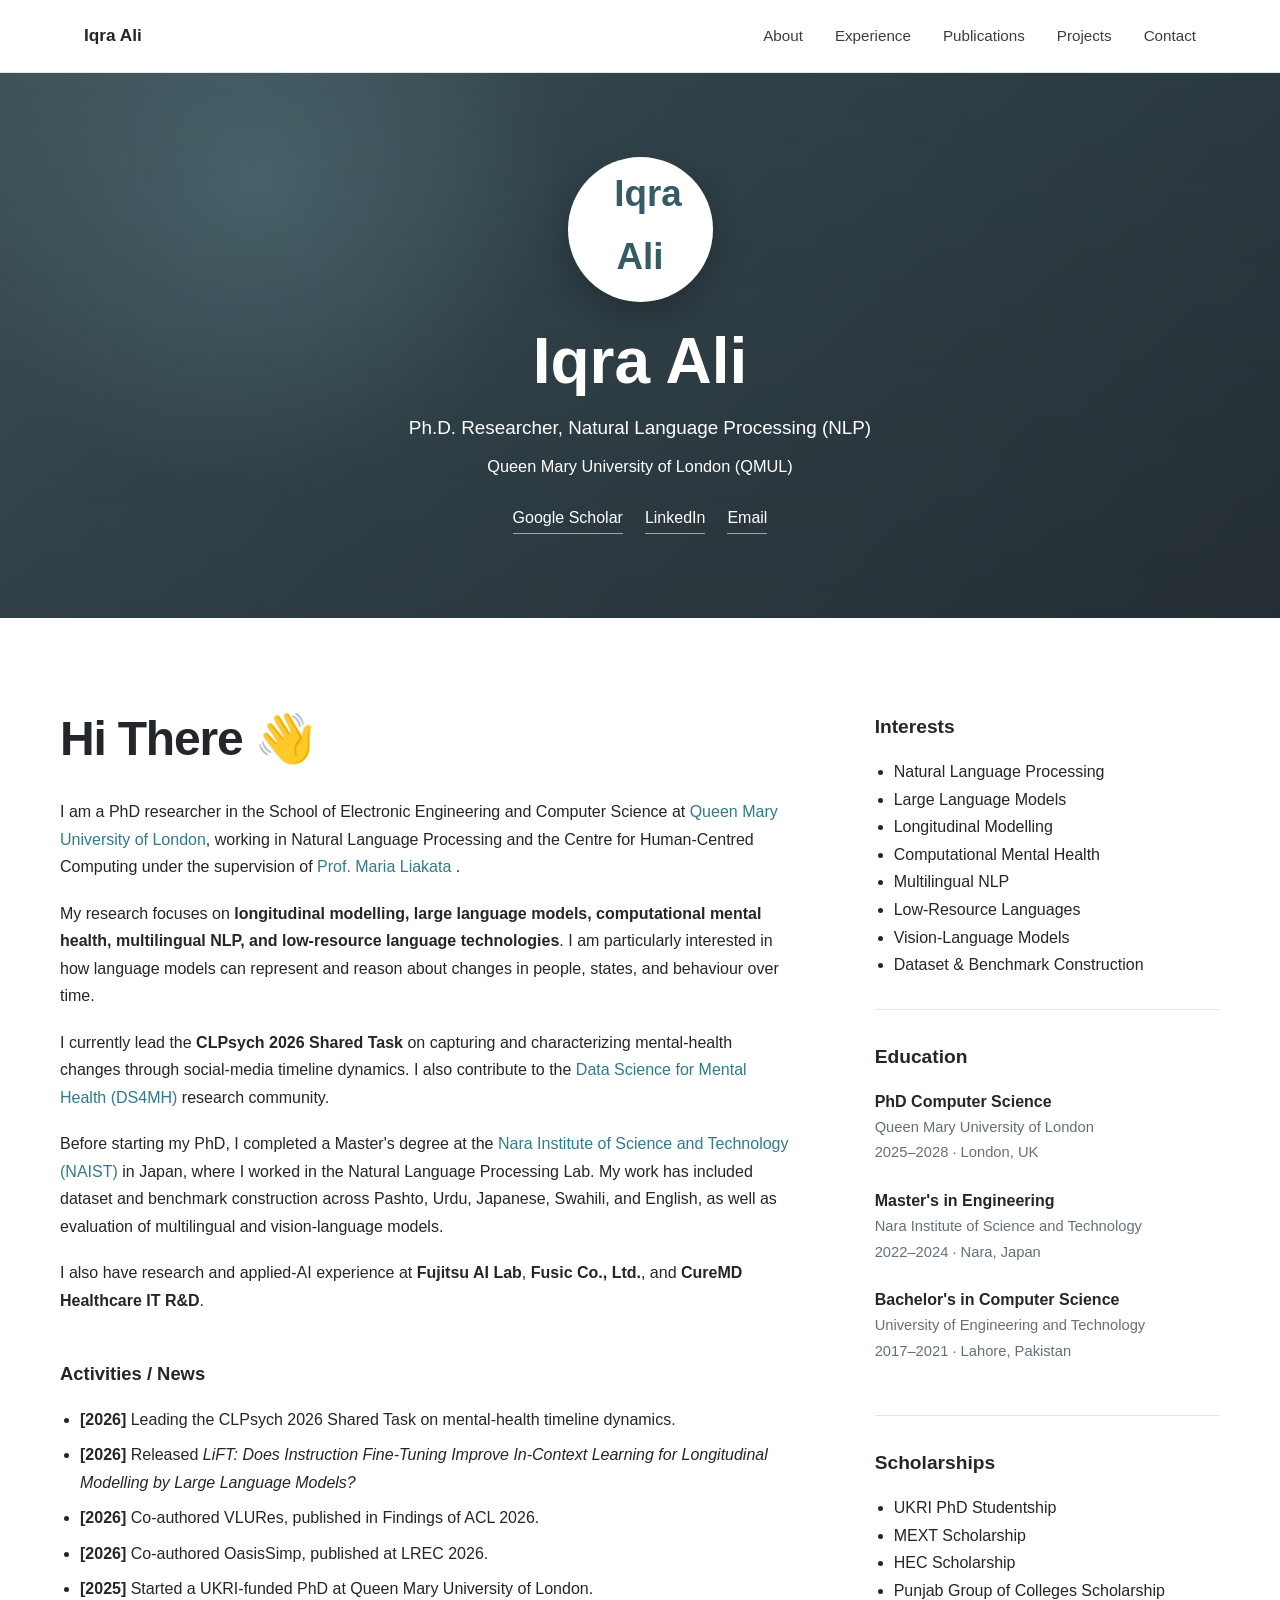
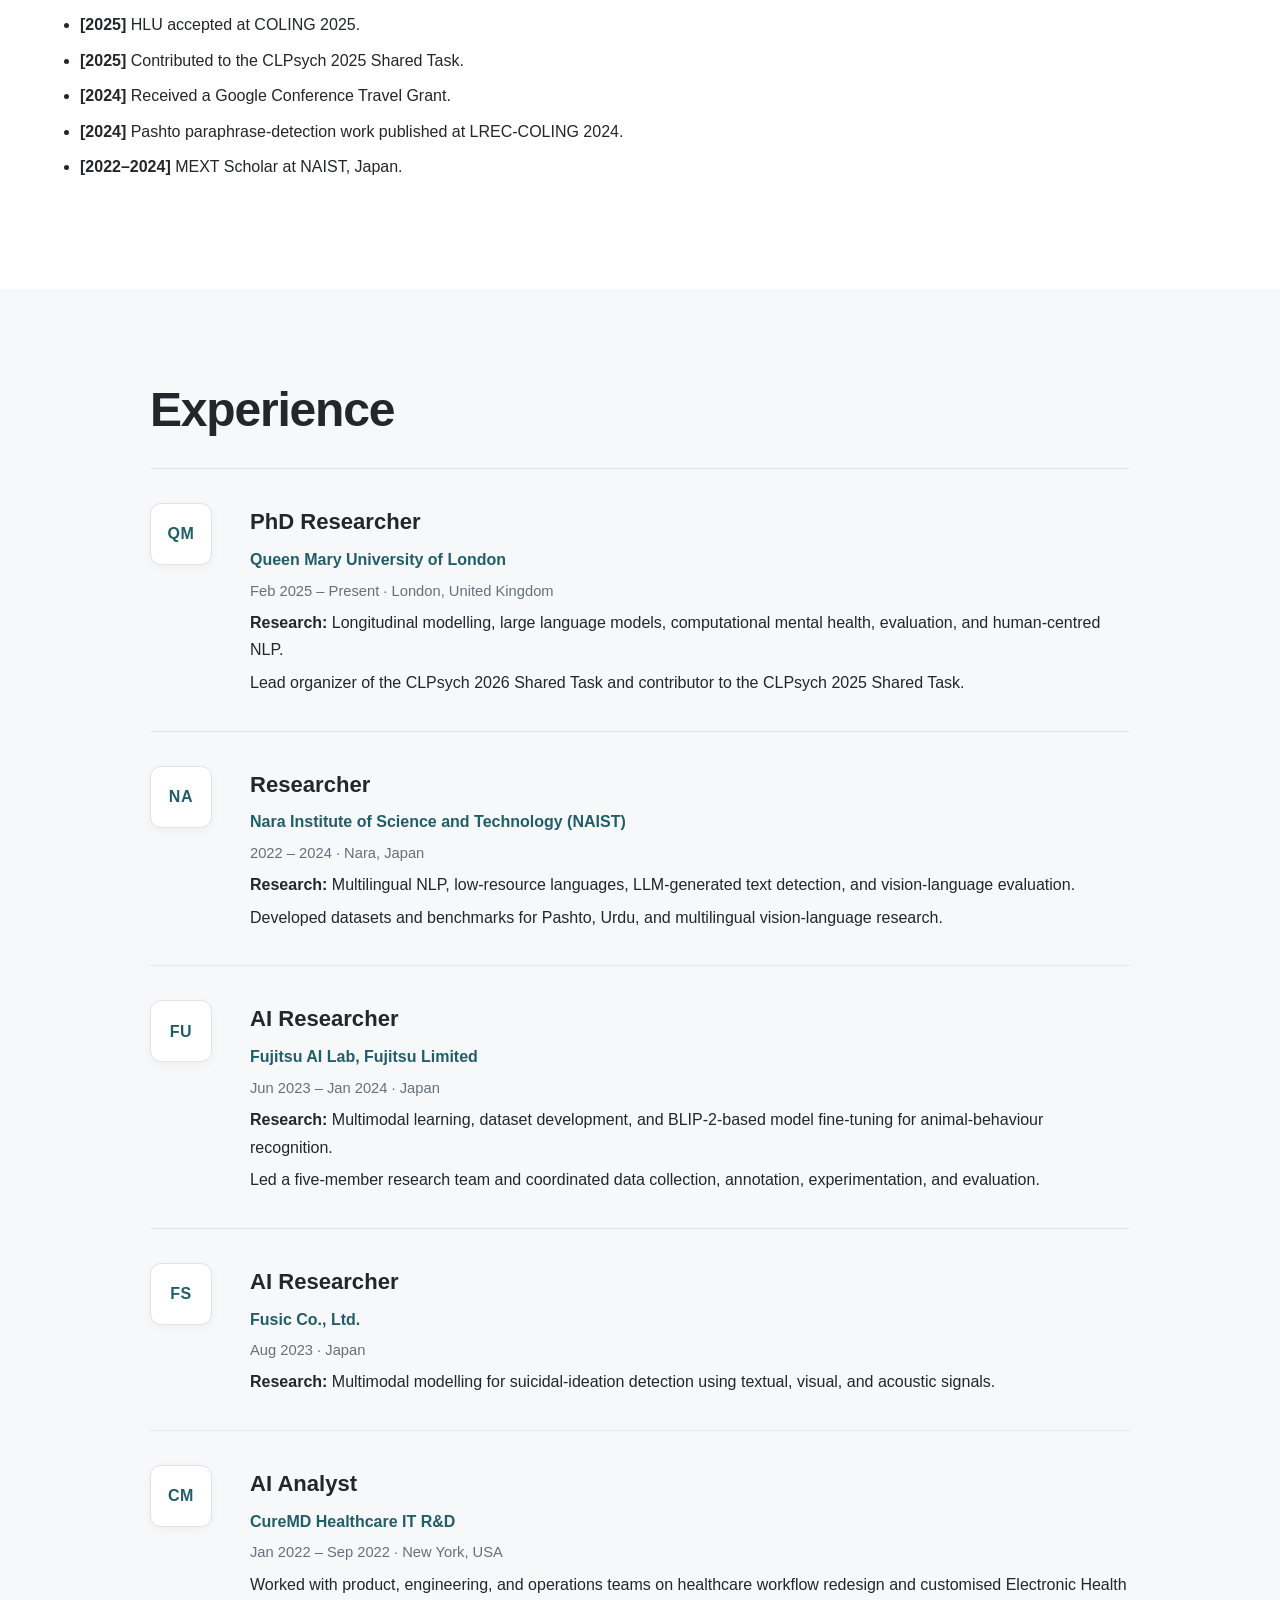
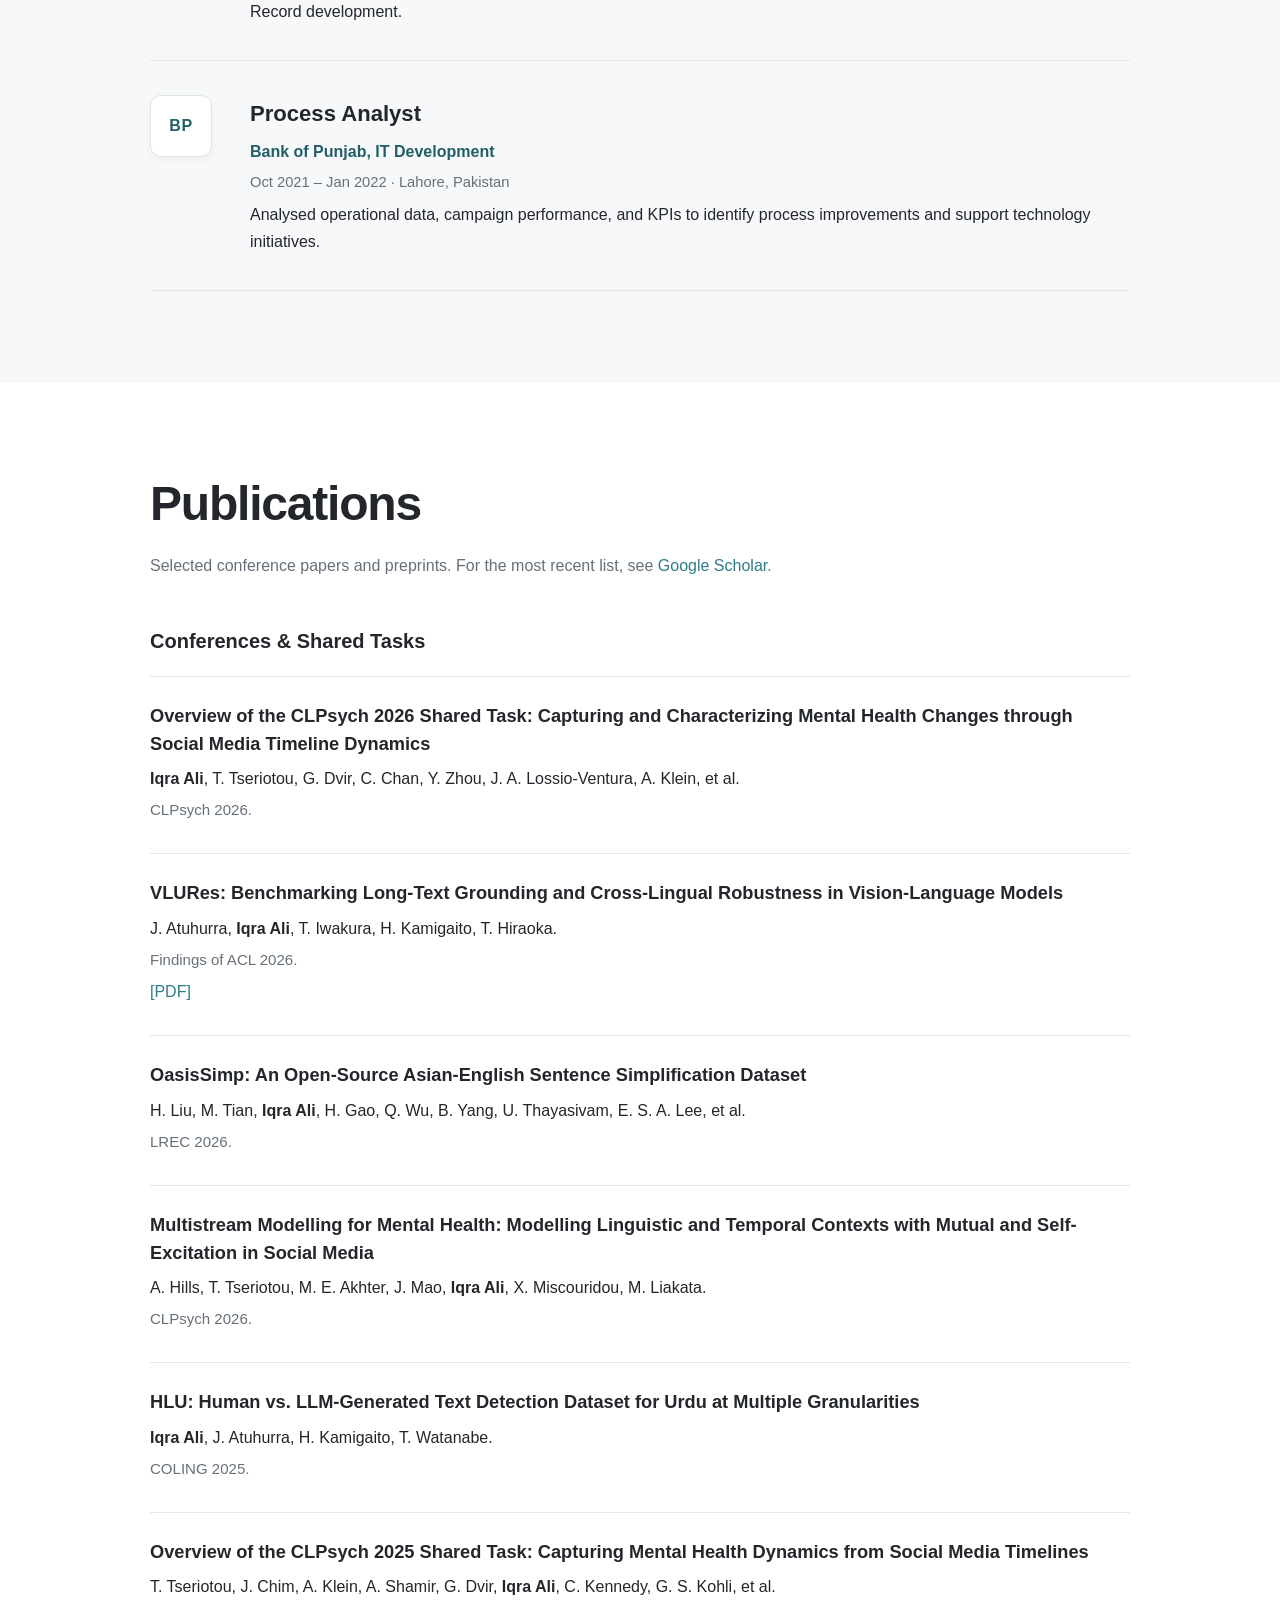
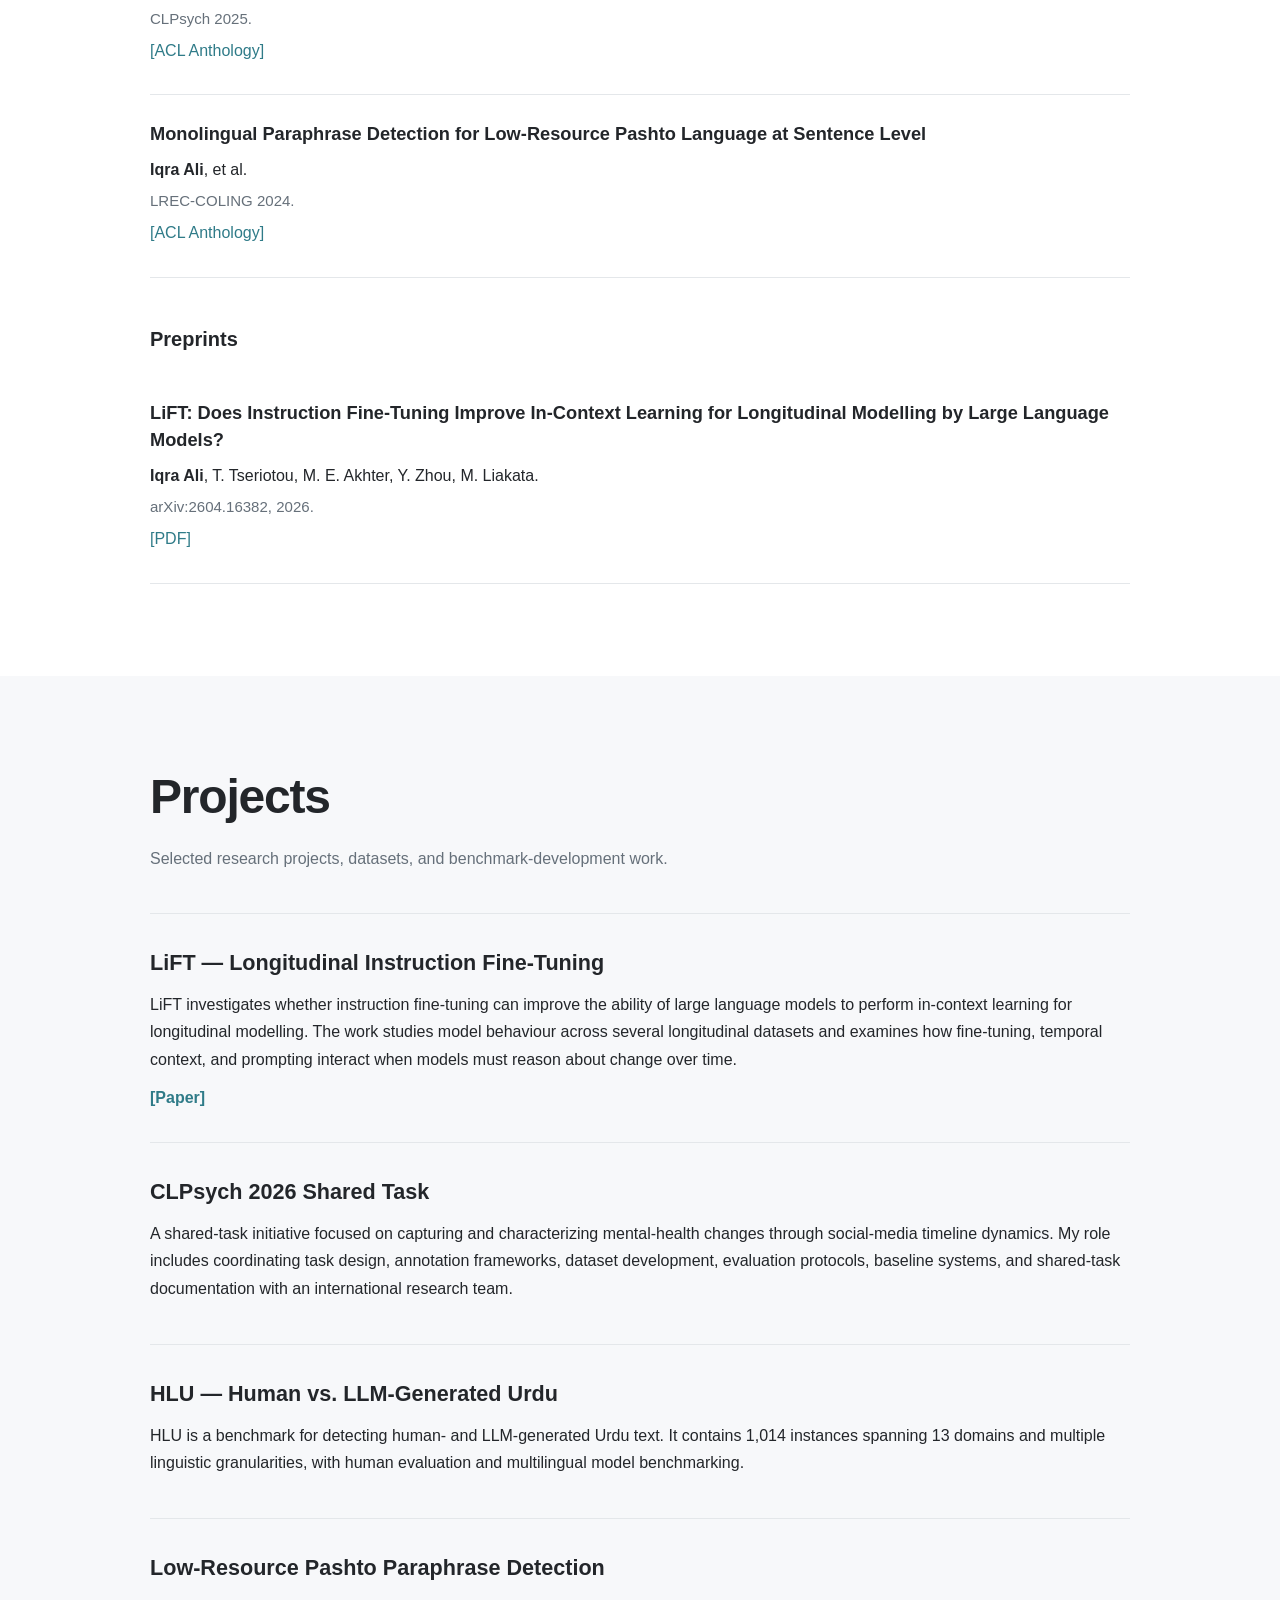
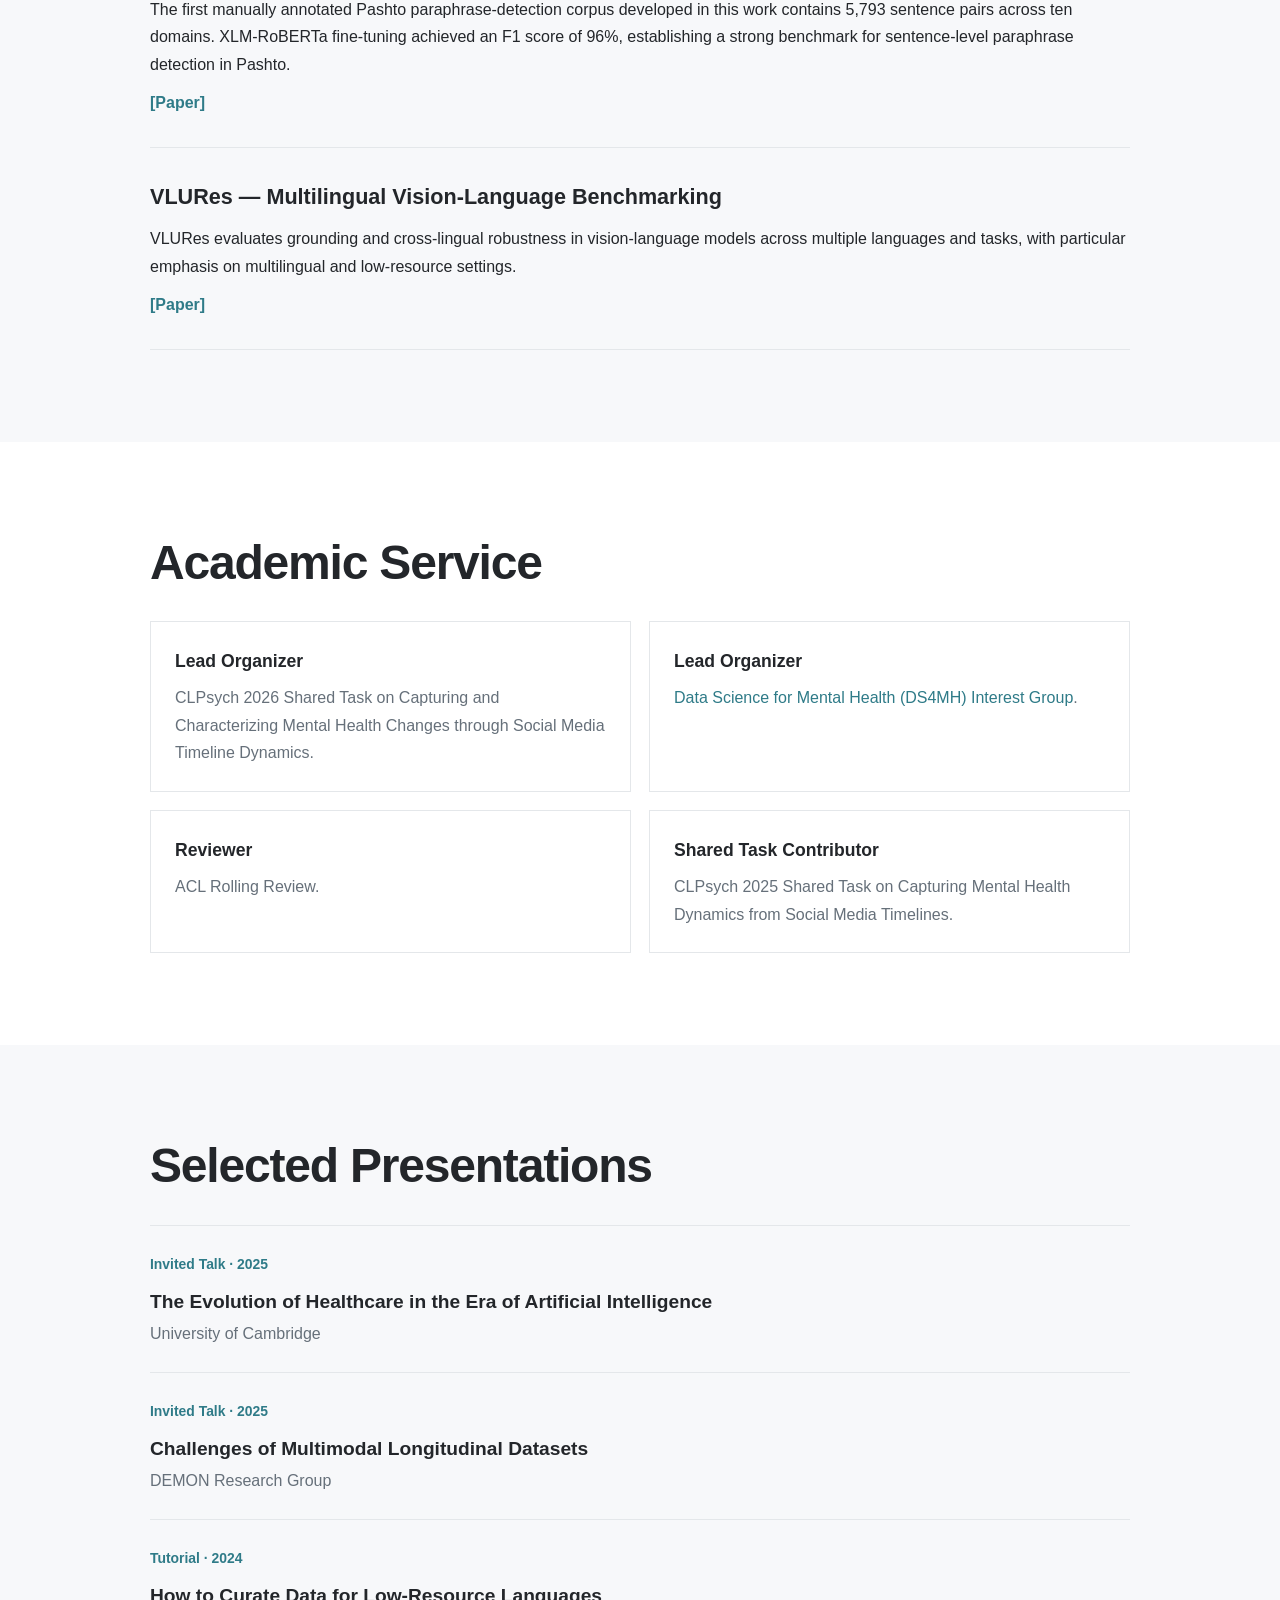
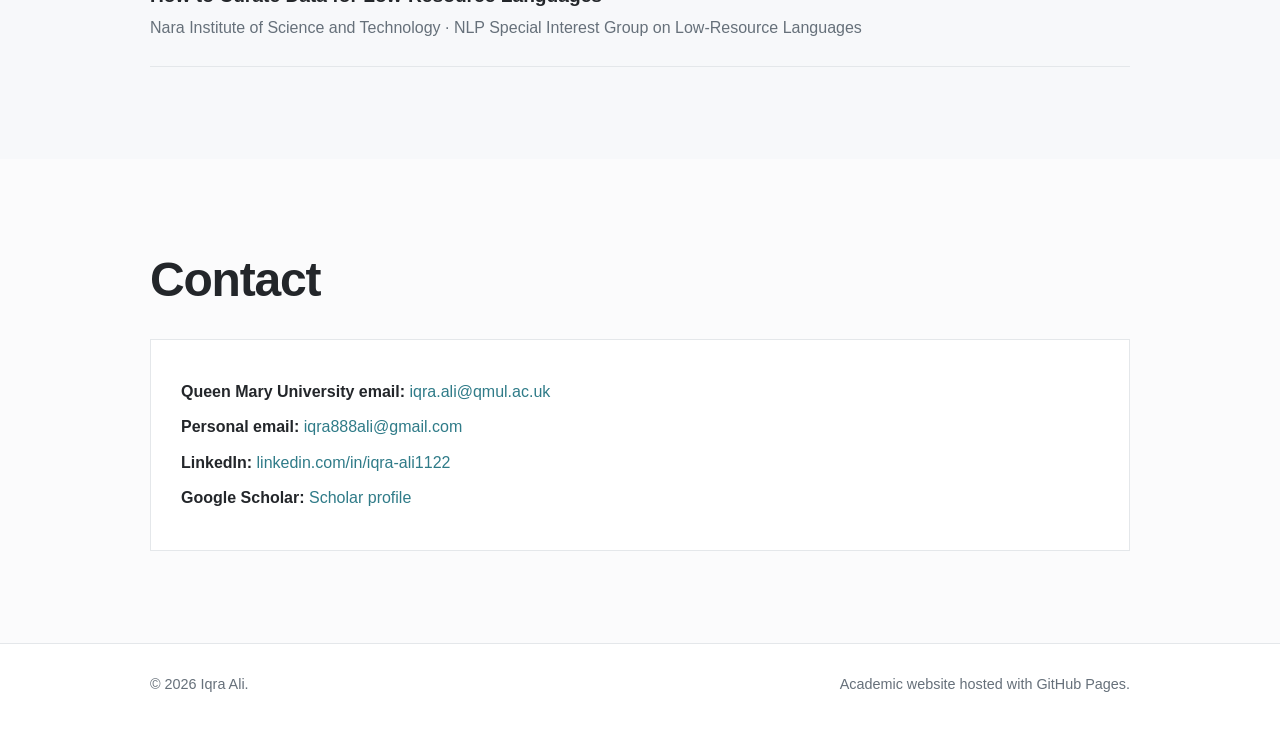
==== commit 03b67479: "Add files via upload" ====
--- a/index.html
+++ b/index.html
@@ -1,578 +1,454 @@
 <!DOCTYPE html>
 <html lang="en">
 <head>
-  <meta charset="UTF-8" />
-  <meta name="viewport" content="width=device-width, initial-scale=1.0" />
-  <meta name="description" content="Iqra Ali — PhD researcher in Natural Language Processing, Large Language Models, longitudinal modelling, multilingual NLP, and computational mental health at Queen Mary University of London." />
-  <meta name="keywords" content="Iqra Ali, NLP, Natural Language Processing, LLM, Longitudinal Modelling, Mental Health NLP, Low-Resource NLP, Multilingual NLP, Queen Mary University of London, QMUL, NAIST" />
-  <meta name="author" content="Iqra Ali" />
-  <meta name="theme-color" content="#0b1220" />
-
-  <meta property="og:title" content="Iqra Ali | NLP & LLM Researcher" />
-  <meta property="og:description" content="PhD researcher working on longitudinal modelling, large language models, multilingual NLP, and computational mental health." />
-  <meta property="og:type" content="website" />
-
-  <title>Iqra Ali | NLP & LLM Researcher</title>
-  <link rel="icon" href="assets/favicon.svg" type="image/svg+xml" />
-  <link rel="stylesheet" href="styles.css" />
-
-  <script type="application/ld+json">
-  {
-    "@context": "https://schema.org",
-    "@type": "Person",
-    "name": "Iqra Ali",
-    "jobTitle": "PhD Researcher",
-    "affiliation": {
-      "@type": "CollegeOrUniversity",
-      "name": "Queen Mary University of London"
-    },
-    "email": "mailto:iqra.ali@qmul.ac.uk",
-    "sameAs": [
-      "https://www.linkedin.com/in/iqra-ali1122/",
-      "https://scholar.google.com/citations?user=gq_dEPoAAAAJ&hl=en"
-    ],
-    "knowsAbout": [
-      "Natural Language Processing",
-      "Large Language Models",
-      "Longitudinal Modelling",
-      "Computational Mental Health",
-      "Multilingual NLP",
-      "Low-Resource NLP",
-      "Vision-Language Models"
-    ]
-  }
-  </script>
+  <meta charset="UTF-8">
+  <meta name="viewport" content="width=device-width, initial-scale=1.0">
+  <meta name="description" content="Iqra Ali — PhD Researcher in Natural Language Processing, Large Language Models, longitudinal modelling, multilingual NLP, and computational mental health at Queen Mary University of London.">
+  <meta name="author" content="Iqra Ali">
+  <title>Iqra Ali | NLP Researcher</title>
+  <link rel="stylesheet" href="styles.css">
+  <link rel="icon" href="assets/favicon.svg" type="image/svg+xml">
 </head>
-
 <body>
-  <a class="skip-link" href="#main">Skip to content</a>
-
-  <header class="site-header" id="top">
-    <div class="container nav-wrap">
-      <a class="brand" href="#top" aria-label="Iqra Ali home">
-        <span class="brand-mark">IA</span>
-        <span class="brand-text">Iqra Ali</span>
-      </a>
-
-      <button class="menu-toggle" aria-label="Open navigation menu" aria-expanded="false">
-        <span></span><span></span><span></span>
-      </button>
-
-      <nav class="site-nav" aria-label="Primary navigation">
-        <a href="#about">About</a>
-        <a href="#research">Research</a>
-        <a href="#publications">Publications</a>
-        <a href="#experience">Experience</a>
-        <a href="#awards">Awards</a>
-        <a href="#contact">Contact</a>
-        <button class="theme-toggle" aria-label="Toggle dark mode" title="Toggle theme">
-          <span class="theme-icon" aria-hidden="true">◐</span>
-        </button>
-      </nav>
-    </div>
-  </header>
-
-  <main id="main">
-    <section class="hero">
-      <div class="hero-bg hero-bg-one"></div>
-      <div class="hero-bg hero-bg-two"></div>
-      <div class="container hero-grid">
-        <div class="hero-copy reveal">
-          <p class="eyebrow">PhD Researcher · Natural Language Processing</p>
-          <h1>Building language technologies for <span>longitudinal, multilingual, and human-centred AI.</span></h1>
-
-          <p class="hero-lead">
-            I am a PhD researcher at Queen Mary University of London working on
-            large language models, longitudinal modelling, computational mental health,
-            multilingual NLP, and low-resource language technologies.
-          </p>
-
-          <div class="hero-actions">
-            <a class="button primary" href="#publications">Explore my research</a>
-            <a class="button secondary" href="mailto:iqra.ali@qmul.ac.uk">Get in touch</a>
-          </div>
-
-          <div class="hero-links" aria-label="Profile links">
-            <a href="https://scholar.google.com/citations?user=gq_dEPoAAAAJ&hl=en" target="_blank" rel="noopener noreferrer">Google Scholar ↗</a>
-            <a href="https://www.linkedin.com/in/iqra-ali1122/" target="_blank" rel="noopener noreferrer">LinkedIn ↗</a>
-            <a href="mailto:iqra.ali@qmul.ac.uk">QMUL Email ↗</a>
-          </div>
+
+<header class="site-header">
+  <div class="nav-container">
+    <a class="site-name" href="#home">Iqra Ali</a>
+
+    <button class="mobile-menu" aria-label="Toggle navigation" aria-expanded="false">
+      <span></span><span></span><span></span>
+    </button>
+
+    <nav class="nav-links" aria-label="Primary navigation">
+      <a href="#about">About</a>
+      <a href="#experience">Experience</a>
+      <a href="#publications">Publications</a>
+      <a href="#projects">Projects</a>
+      <a href="#contact">Contact</a>
+    </nav>
+  </div>
+</header>
+
+<main id="home">
+
+  <section class="profile-hero">
+    <div class="hero-inner">
+      <div class="profile-block">
+        <div class="profile-photo photo">
+          <img src="assets/iqra.jpeg" alt="Iqra Ali">
         </div>
 
-        <aside class="hero-card reveal" aria-label="Current profile">
-          <div class="avatar" aria-hidden="true">
-            <span>IA</span>
-          </div>
-          <p class="mini-label">Currently</p>
-          <h2>Queen Mary University of London</h2>
-          <p>PhD in Computer Science · School of EECS</p>
-          <div class="rule"></div>
-          <dl class="quick-facts">
-            <div>
-              <dt>Research</dt>
-              <dd>NLP · LLMs · Mental Health</dd>
-            </div>
-            <div>
-              <dt>Community</dt>
-              <dd>CLPsych · DS4MH</dd>
-            </div>
-            <div>
-              <dt>Previous</dt>
-              <dd>NAIST · Fujitsu AI Lab</dd>
-            </div>
-          </dl>
-        </aside>
-      </div>
-    </section>
-
-    <section class="section" id="about">
-      <div class="container section-grid">
-        <div class="section-heading reveal">
-          <p class="eyebrow">About</p>
-          <h2>Research at the intersection of language, time, and people.</h2>
+        <h1>Iqra Ali</h1>
+        <p class="role">Ph.D. Researcher, Natural Language Processing (NLP)</p>
+
+        <p class="affiliation">
+          <a href="https://www.qmul.ac.uk/" target="_blank" rel="noopener">
+            Queen Mary University of London (QMUL)
+          </a>
+        </p>
+
+        <div class="social-links">
+          <a href="https://scholar.google.com/citations?user=gq_dEPoAAAAJ&hl=en" target="_blank" rel="noopener">Google Scholar</a>
+          <a href="https://www.linkedin.com/in/iqra-ali1122/" target="_blank" rel="noopener">LinkedIn</a>
+          <a href="mailto:iqra.ali@qmul.ac.uk">Email</a>
         </div>
-
-        <div class="section-copy reveal">
-          <p class="large-copy">
-            My research focuses on Natural Language Processing with experience in
-            low-resource NLP, multilingual evaluation, large language models, and
-            vision-language modelling. I develop datasets, benchmarks, and evaluation
-            frameworks designed to make language technologies more robust and useful
-            across languages, domains, and real-world settings.
-          </p>
-          <p>
-            I have worked across Pashto, Urdu, Japanese, Swahili, and English, and I am
-            currently investigating how LLMs can model change over time in longitudinal
-            data, particularly in computational mental health.
-          </p>
+      </div>
+    </div>
+  </section>
+
+  <section id="about" class="section white">
+    <div class="section-container about-layout">
+
+      <div class="about-main">
+        <h2>Hi There 👋</h2>
+
+        <p>
+          I am a PhD researcher in the School of Electronic Engineering and Computer Science at
+          <a href="https://www.qmul.ac.uk/" target="_blank" rel="noopener">Queen Mary University of London</a>,
+          working in Natural Language Processing and the Centre for Human-Centred Computing under the supervision of
+          <a href="https://www.qmul.ac.uk/eecs/people/profiles/liakatamaria.html" target="_blank" rel="noopener">
+            Prof. Maria Liakata
+          </a>.
+        </p>
+
+        <p>
+          My research focuses on <strong>longitudinal modelling, large language models, computational mental health,
+          multilingual NLP, and low-resource language technologies</strong>. I am particularly interested in how language
+          models can represent and reason about changes in people, states, and behaviour over time.
+        </p>
+
+        <p>
+          I currently lead the <strong>CLPsych 2026 Shared Task</strong> on capturing and characterizing mental-health
+          changes through social-media timeline dynamics. I also contribute to the
+          <a href="https://turing-ds4mh.github.io/" target="_blank" rel="noopener">Data Science for Mental Health (DS4MH)</a>
+          research community.
+        </p>
+
+        <p>
+          Before starting my PhD, I completed a Master's degree at the
+          <a href="https://www.naist.jp/en/" target="_blank" rel="noopener">Nara Institute of Science and Technology (NAIST)</a>
+          in Japan, where I worked in the Natural Language Processing Lab. My work has included dataset and benchmark
+          construction across Pashto, Urdu, Japanese, Swahili, and English, as well as evaluation of multilingual and
+          vision-language models.
+        </p>
+
+        <p>
+          I also have research and applied-AI experience at <strong>Fujitsu AI Lab</strong>,
+          <strong>Fusic Co., Ltd.</strong>, and <strong>CureMD Healthcare IT R&amp;D</strong>.
+        </p>
+
+        <h3 class="subheading">Activities / News</h3>
+
+        <ul class="news-list">
+          <li><strong>[2026]</strong> Leading the CLPsych 2026 Shared Task on mental-health timeline dynamics.</li>
+          <li><strong>[2026]</strong> Released <em>LiFT: Does Instruction Fine-Tuning Improve In-Context Learning for Longitudinal Modelling by Large Language Models?</em></li>
+          <li><strong>[2026]</strong> Co-authored VLURes, published in Findings of ACL 2026.</li>
+          <li><strong>[2026]</strong> Co-authored OasisSimp, published at LREC 2026.</li>
+          <li><strong>[2025]</strong> Started a UKRI-funded PhD at Queen Mary University of London.</li>
+          <li><strong>[2025]</strong> HLU accepted at COLING 2025.</li>
+          <li><strong>[2025]</strong> Contributed to the CLPsych 2025 Shared Task.</li>
+          <li><strong>[2024]</strong> Received a Google Conference Travel Grant.</li>
+          <li><strong>[2024]</strong> Pashto paraphrase-detection work published at LREC-COLING 2024.</li>
+          <li><strong>[2022–2024]</strong> MEXT Scholar at NAIST, Japan.</li>
+        </ul>
+      </div>
+
+      <aside class="about-side">
+        <div class="side-block">
+          <h3>Interests</h3>
+          <ul>
+            <li>Natural Language Processing</li>
+            <li>Large Language Models</li>
+            <li>Longitudinal Modelling</li>
+            <li>Computational Mental Health</li>
+            <li>Multilingual NLP</li>
+            <li>Low-Resource Languages</li>
+            <li>Vision-Language Models</li>
+            <li>Dataset & Benchmark Construction</li>
+          </ul>
         </div>
-      </div>
-
-      <div class="container stats-grid reveal">
-        <div class="stat-card">
-          <strong>5+</strong>
-          <span>Languages studied</span>
+
+        <div class="side-block">
+          <h3>Education</h3>
+
+          <div class="edu-item">
+            <strong>PhD Computer Science</strong>
+            <span>Queen Mary University of London</span>
+            <span>2025–2028 · London, UK</span>
+          </div>
+
+          <div class="edu-item">
+            <strong>Master's in Engineering</strong>
+            <span>Nara Institute of Science and Technology</span>
+            <span>2022–2024 · Nara, Japan</span>
+          </div>
+
+          <div class="edu-item">
+            <strong>Bachelor's in Computer Science</strong>
+            <span>University of Engineering and Technology</span>
+            <span>2017–2021 · Lahore, Pakistan</span>
+          </div>
         </div>
-        <div class="stat-card">
-          <strong>CLPsych</strong>
-          <span>2026 shared-task lead</span>
+
+        <div class="side-block">
+          <h3>Scholarships</h3>
+          <ul>
+            <li>UKRI PhD Studentship</li>
+            <li>MEXT Scholarship</li>
+            <li>HEC Scholarship</li>
+            <li>Punjab Group of Colleges Scholarship</li>
+          </ul>
         </div>
-        <div class="stat-card">
-          <strong>QMUL</strong>
-          <span>PhD researcher</span>
-        </div>
-        <div class="stat-card">
-          <strong>Industry + Academia</strong>
-          <span>Research across both settings</span>
-        </div>
-      </div>
-    </section>
-
-    <section class="section section-alt" id="research">
-      <div class="container">
-        <div class="section-heading reveal">
-          <p class="eyebrow">Research interests</p>
-          <h2>What I work on</h2>
-        </div>
-
-        <div class="cards research-cards">
-          <article class="research-card reveal">
-            <span class="card-number">01</span>
-            <h3>Longitudinal NLP</h3>
-            <p>Modelling temporal dynamics, state changes, and evolving human behaviour across sequences and timelines.</p>
-          </article>
-
-          <article class="research-card reveal">
-            <span class="card-number">02</span>
-            <h3>Large Language Models</h3>
-            <p>Instruction fine-tuning, in-context learning, parameter-efficient adaptation, prompting, and model evaluation.</p>
-          </article>
-
-          <article class="research-card reveal">
-            <span class="card-number">03</span>
-            <h3>Computational Mental Health</h3>
-            <p>Human-centred language technologies for analysing mental-health dynamics and clinically relevant behaviour.</p>
-          </article>
-
-          <article class="research-card reveal">
-            <span class="card-number">04</span>
-            <h3>Multilingual & Low-Resource NLP</h3>
-            <p>Dataset construction, multilingual evaluation, and robust modelling for languages with limited resources.</p>
-          </article>
-
-          <article class="research-card reveal">
-            <span class="card-number">05</span>
-            <h3>Vision-Language Models</h3>
-            <p>Cross-lingual grounding and evaluation of multimodal systems across languages, domains, and task settings.</p>
-          </article>
-
-          <article class="research-card reveal">
-            <span class="card-number">06</span>
-            <h3>Dataset & Benchmark Design</h3>
-            <p>Annotation frameworks, shared tasks, benchmark creation, and evaluation protocols for reproducible research.</p>
-          </article>
-        </div>
-      </div>
-    </section>
-
-    <section class="section" id="publications">
-      <div class="container">
-        <div class="section-heading split-heading reveal">
-          <div>
-            <p class="eyebrow">Selected publications</p>
-            <h2>Research outputs</h2>
-          </div>
-          <a class="text-link" href="https://scholar.google.com/citations?user=gq_dEPoAAAAJ&hl=en" target="_blank" rel="noopener noreferrer">
-            View Google Scholar ↗
-          </a>
-        </div>
-
-        <div class="publication-list">
-          <article class="publication reveal">
-            <div class="pub-meta">
-              <span class="pub-year">2026</span>
-              <span class="pub-venue">CLPsych</span>
-            </div>
-            <div>
-              <h3>Overview of the CLPsych 2026 Shared Task: Capturing and Characterizing Mental Health Changes through Social Media Timeline Dynamics</h3>
-              <p><strong>Iqra Ali</strong>, T. Tseriotou, G. Dvir, C. Chan, Y. Zhou, J. A. Lossio-Ventura, A. Klein, et al.</p>
-            </div>
-          </article>
-
-          <article class="publication reveal">
-            <div class="pub-meta">
-              <span class="pub-year">2026</span>
-              <span class="pub-venue">arXiv</span>
-            </div>
-            <div>
-              <h3>LiFT: Does Instruction Fine-Tuning Improve In-Context Learning for Longitudinal Modelling by Large Language Models?</h3>
-              <p><strong>Iqra Ali</strong>, T. Tseriotou, M. E. Akhter, Y. Zhou, and M. Liakata.</p>
-              <a class="paper-link" href="https://arxiv.org/abs/2604.16382" target="_blank" rel="noopener noreferrer">Paper ↗</a>
-            </div>
-          </article>
-
-          <article class="publication reveal">
-            <div class="pub-meta">
-              <span class="pub-year">2026</span>
-              <span class="pub-venue">ACL Findings</span>
-            </div>
-            <div>
-              <h3>VLURes: Benchmarking Long-Text Grounding and Cross-Lingual Robustness in Vision-Language Models</h3>
-              <p>J. Atuhurra, <strong>Iqra Ali</strong>, T. Iwakura, H. Kamigaito, and T. Hiraoka.</p>
-              <a class="paper-link" href="https://arxiv.org/abs/2406.15359" target="_blank" rel="noopener noreferrer">Paper ↗</a>
-            </div>
-          </article>
-
-          <article class="publication reveal">
-            <div class="pub-meta">
-              <span class="pub-year">2026</span>
-              <span class="pub-venue">LREC</span>
-            </div>
-            <div>
-              <h3>OasisSimp: An Open-Source Asian-English Sentence Simplification Dataset</h3>
-              <p>H. Liu, M. Tian, <strong>Iqra Ali</strong>, H. Gao, Q. Wu, B. Yang, U. Thayasivam, E. S. A. Lee, et al.</p>
-            </div>
-          </article>
-
-          <article class="publication reveal">
-            <div class="pub-meta">
-              <span class="pub-year">2026</span>
-              <span class="pub-venue">CLPsych</span>
-            </div>
-            <div>
-              <h3>Multistream Modelling for Mental Health: Modelling Linguistic and Temporal Contexts with Mutual and Self-Excitation in Social Media</h3>
-              <p>A. Hills, T. Tseriotou, M. E. Akhter, J. Mao, <strong>Iqra Ali</strong>, X. Miscouridou, and M. Liakata.</p>
-            </div>
-          </article>
-
-          <article class="publication reveal">
-            <div class="pub-meta">
-              <span class="pub-year">2025</span>
-              <span class="pub-venue">COLING</span>
-            </div>
-            <div>
-              <h3>HLU: Human vs. LLM-Generated Text Detection Dataset for Urdu at Multiple Granularities</h3>
-              <p><strong>Iqra Ali</strong>, J. Atuhurra, H. Kamigaito, and T. Watanabe.</p>
-            </div>
-          </article>
-
-          <article class="publication reveal">
-            <div class="pub-meta">
-              <span class="pub-year">2025</span>
-              <span class="pub-venue">CLPsych</span>
-            </div>
-            <div>
-              <h3>Overview of the CLPsych 2025 Shared Task: Capturing Mental Health Dynamics from Social Media Timelines</h3>
-              <p>T. Tseriotou, J. Chim, A. Klein, A. Shamir, G. Dvir, <strong>Iqra Ali</strong>, C. Kennedy, G. S. Kohli, et al.</p>
-              <a class="paper-link" href="https://aclanthology.org/2025.clpsych-1.16/" target="_blank" rel="noopener noreferrer">ACL Anthology ↗</a>
-            </div>
-          </article>
-
-          <article class="publication reveal">
-            <div class="pub-meta">
-              <span class="pub-year">2024</span>
-              <span class="pub-venue">LREC-COLING</span>
-            </div>
-            <div>
-              <h3>Monolingual Paraphrase Detection for Low-Resource Pashto Language at Sentence Level</h3>
-              <p><strong>Iqra Ali</strong>, et al.</p>
-              <a class="paper-link" href="https://aclanthology.org/2024.lrec-main.1011/" target="_blank" rel="noopener noreferrer">ACL Anthology ↗</a>
-            </div>
-          </article>
-        </div>
-      </div>
-    </section>
-
-    <section class="section section-alt" id="experience">
-      <div class="container">
-        <div class="section-heading reveal">
-          <p class="eyebrow">Experience</p>
-          <h2>Research & industry</h2>
-        </div>
-
-        <div class="timeline">
-          <article class="timeline-item reveal">
-            <div class="timeline-date">2025 — Present</div>
-            <div class="timeline-content">
-              <h3>PhD Researcher</h3>
-              <p class="role-org">Queen Mary University of London · UK</p>
-              <p>Researching longitudinal modelling, large language models, and computational mental health. Lead organizer of the CLPsych 2026 Shared Task and contributor to CLPsych 2025.</p>
-            </div>
-          </article>
-
-          <article class="timeline-item reveal">
-            <div class="timeline-date">2022 — 2024</div>
-            <div class="timeline-content">
-              <h3>Researcher</h3>
-              <p class="role-org">Nara Institute of Science and Technology · Japan</p>
-              <p>Developed multilingual and low-resource datasets and benchmarks for Pashto, Urdu, and vision-language research, with publications at LREC-COLING, COLING, and ACL Findings.</p>
-            </div>
-          </article>
-
-          <article class="timeline-item reveal">
-            <div class="timeline-date">2023 — 2024</div>
-            <div class="timeline-content">
-              <h3>AI Researcher</h3>
-              <p class="role-org">Fujitsu AI Lab · Japan</p>
-              <p>Led a five-member team developing multimodal datasets and fine-tuning BLIP-2-based models for animal-behaviour recognition.</p>
-            </div>
-          </article>
-
-          <article class="timeline-item reveal">
-            <div class="timeline-date">Aug 2023</div>
-            <div class="timeline-content">
-              <h3>AI Researcher</h3>
-              <p class="role-org">Fusic Co., Ltd. · Japan</p>
-              <p>Led multimodal modelling work integrating textual, visual, and acoustic signals for suicidal-ideation detection.</p>
-            </div>
-          </article>
-
-          <article class="timeline-item reveal">
-            <div class="timeline-date">Jan — Sep 2022</div>
-            <div class="timeline-content">
-              <h3>AI Analyst</h3>
-              <p class="role-org">CureMD Healthcare IT R&D · USA</p>
-              <p>Worked across product, engineering, and operations to redesign healthcare workflows and contribute to customised EHR development.</p>
-            </div>
-          </article>
-
-          <article class="timeline-item reveal">
-            <div class="timeline-date">2021 — 2022</div>
-            <div class="timeline-content">
-              <h3>Process Analyst</h3>
-              <p class="role-org">Bank of Punjab · Pakistan</p>
-              <p>Analysed operational data, KPIs, and campaign performance while supporting business-development and technology initiatives.</p>
-            </div>
-          </article>
-        </div>
-      </div>
-    </section>
-
-    <section class="section" id="education">
-      <div class="container">
-        <div class="section-heading reveal">
-          <p class="eyebrow">Education</p>
-          <h2>Academic background</h2>
-        </div>
-
-        <div class="education-grid">
-          <article class="education-card reveal">
-            <p class="year">2025 — 2028</p>
-            <h3>PhD in Computer Science</h3>
-            <p class="institution">Queen Mary University of London</p>
-            <p>School of EECS · NLP & Centre for Human-Centred Computing</p>
-            <a href="https://www.qmul.ac.uk/eecs/people/profiles/liakatamaria.html" target="_blank" rel="noopener noreferrer">Supervisor: Prof. Maria Liakata ↗</a>
-          </article>
-
-          <article class="education-card reveal">
-            <p class="year">2022 — 2024</p>
-            <h3>Master's in Engineering</h3>
-            <p class="institution">Nara Institute of Science and Technology</p>
-            <p>GPA 3.7/4.0 · Natural Language Processing Lab</p>
-            <a href="https://nlp.naist.jp/en/" target="_blank" rel="noopener noreferrer">NAIST NLP Lab ↗</a>
-          </article>
-
-          <article class="education-card reveal">
-            <p class="year">2017 — 2021</p>
-            <h3>Bachelor's in Computer Science</h3>
-            <p class="institution">University of Engineering and Technology</p>
-            <p>GPA 3.45/4.0 · Artificial Intelligence Laboratory</p>
-          </article>
-        </div>
-      </div>
-    </section>
-
-    <section class="section section-alt" id="community">
-      <div class="container two-column">
-        <div class="reveal">
-          <p class="eyebrow">Academic service & community</p>
-          <h2>Research beyond papers</h2>
-        </div>
-
-        <div class="service-list reveal">
-          <div class="service-item">
-            <span>01</span>
-            <div>
-              <h3>Lead Organizer · CLPsych 2026 Shared Task</h3>
-              <p>Task design, dataset preparation, annotation frameworks, evaluation protocols, baseline systems, and community coordination.</p>
-            </div>
-          </div>
-          <div class="service-item">
-            <span>02</span>
-            <div>
-              <h3>Lead Organizer · DS4MH Interest Group</h3>
-              <p>Interdisciplinary research seminars, technical discussions, networking, and collaboration at the intersection of data science, AI, and mental health.</p>
-              <a href="https://turing-ds4mh.github.io/" target="_blank" rel="noopener noreferrer">Visit DS4MH ↗</a>
-            </div>
-          </div>
-          <div class="service-item">
-            <span>03</span>
-            <div>
-              <h3>Reviewer · ACL Rolling Review</h3>
-              <p>Peer-review service for research in computational linguistics and natural language processing.</p>
-            </div>
-          </div>
-        </div>
-      </div>
-    </section>
-
-    <section class="section" id="awards">
-      <div class="container">
-        <div class="section-heading reveal">
-          <p class="eyebrow">Awards & honours</p>
-          <h2>Scholarships and recognition</h2>
-        </div>
-
-        <div class="award-list">
-          <div class="award reveal">
-            <span>2025 — Present</span>
-            <strong>UKRI Fully Funded PhD Studentship</strong>
-            <p>Queen Mary University of London</p>
-          </div>
-          <div class="award reveal">
-            <span>2024</span>
-            <strong>Google Conference Travel Grant</strong>
-            <p>Conference travel support</p>
-          </div>
-          <div class="award reveal">
-            <span>2022 — 2024</span>
-            <strong>MEXT Fully Funded Master's Scholarship</strong>
-            <p>Government of Japan</p>
-          </div>
-          <div class="award reveal">
-            <span>2017 — 2021</span>
-            <strong>HEC Fully Funded Undergraduate Scholarship</strong>
-            <p>Pakistan</p>
-          </div>
-          <div class="award reveal">
-            <span>2015 — 2017</span>
-            <strong>Punjab Group of Colleges Fully Funded Scholarship</strong>
-            <p>Pakistan</p>
-          </div>
-        </div>
-      </div>
-    </section>
-
-    <section class="section section-alt" id="skills">
-      <div class="container">
-        <div class="section-heading reveal">
-          <p class="eyebrow">Technical skills</p>
-          <h2>Methods & tools</h2>
-        </div>
-
-        <div class="skills-grid reveal">
-          <div>
-            <h3>Programming</h3>
-            <p>Python · SQL · Bash</p>
-          </div>
-          <div>
-            <h3>ML & NLP</h3>
-            <p>PyTorch · TensorFlow · Scikit-learn · Hugging Face · PEFT · spaCy · NLTK</p>
-          </div>
-          <div>
-            <h3>LLM Methods</h3>
-            <p>Instruction fine-tuning · In-context learning · LoRA · PEFT · Prompt engineering · Evaluation</p>
-          </div>
-          <div>
-            <h3>Platforms</h3>
-            <p>Git · Linux · LaTeX · Docker · Kubernetes · SLURM · Weights & Biases</p>
-          </div>
-        </div>
-      </div>
-    </section>
-
-    <section class="section" id="talks">
-      <div class="container two-column">
-        <div class="reveal">
-          <p class="eyebrow">Selected presentations</p>
-          <h2>Talks & tutorials</h2>
-        </div>
-        <div class="talk-list reveal">
-          <article>
-            <span>Invited Talk · 2025</span>
-            <h3>The Evolution of Healthcare in the Era of Artificial Intelligence</h3>
-            <p>University of Cambridge</p>
-          </article>
-          <article>
-            <span>Invited Talk · 2025</span>
-            <h3>Challenges of Multimodal Longitudinal Datasets</h3>
-            <p>DEMON Research Group</p>
-          </article>
-          <article>
-            <span>Tutorial · 2024</span>
-            <h3>How to Curate Data for Low-Resource Languages</h3>
-            <p>Nara Institute of Science and Technology · NLP SIG on Low-Resource Languages</p>
-          </article>
-        </div>
-      </div>
-    </section>
-
-    <section class="contact-section" id="contact">
-      <div class="container contact-card reveal">
-        <div>
-          <p class="eyebrow">Contact</p>
-          <h2>Interested in NLP, LLMs, or longitudinal modelling?</h2>
-          <p>I am happy to connect about research, collaborations, shared tasks, and academic community activities.</p>
-        </div>
-        <div class="contact-actions">
-          <a class="button light" href="mailto:iqra.ali@qmul.ac.uk">iqra.ali@qmul.ac.uk</a>
-          <a class="button outline-light" href="mailto:iqra888ali@gmail.com">Personal email</a>
-        </div>
-      </div>
-    </section>
-  </main>
-
-  <footer>
-    <div class="container footer-wrap">
-      <p>© <span id="year"></span> Iqra Ali. Built for GitHub Pages.</p>
-      <div>
-        <a href="https://scholar.google.com/citations?user=gq_dEPoAAAAJ&hl=en" target="_blank" rel="noopener noreferrer">Scholar</a>
-        <a href="https://www.linkedin.com/in/iqra-ali1122/" target="_blank" rel="noopener noreferrer">LinkedIn</a>
-        <a href="#top">Back to top ↑</a>
-      </div>
-    </div>
-  </footer>
-
-  <script src="script.js"></script>
+      </aside>
+
+    </div>
+  </section>
+
+  <section id="experience" class="section soft">
+    <div class="section-container narrow">
+      <h2 class="section-title">Experience</h2>
+
+      <div class="experience-list">
+
+        <article class="experience-item">
+          <div class="experience-icon">QM</div>
+          <div class="experience-content">
+            <h3>PhD Researcher</h3>
+            <p class="org">Queen Mary University of London</p>
+            <p class="meta">Feb 2025 – Present · London, United Kingdom</p>
+            <p><strong>Research:</strong> Longitudinal modelling, large language models, computational mental health, evaluation, and human-centred NLP.</p>
+            <p>Lead organizer of the CLPsych 2026 Shared Task and contributor to the CLPsych 2025 Shared Task.</p>
+          </div>
+        </article>
+
+        <article class="experience-item">
+          <div class="experience-icon">NA</div>
+          <div class="experience-content">
+            <h3>Researcher</h3>
+            <p class="org">Nara Institute of Science and Technology (NAIST)</p>
+            <p class="meta">2022 – 2024 · Nara, Japan</p>
+            <p><strong>Research:</strong> Multilingual NLP, low-resource languages, LLM-generated text detection, and vision-language evaluation.</p>
+            <p>Developed datasets and benchmarks for Pashto, Urdu, and multilingual vision-language research.</p>
+          </div>
+        </article>
+
+        <article class="experience-item">
+          <div class="experience-icon">FU</div>
+          <div class="experience-content">
+            <h3>AI Researcher</h3>
+            <p class="org">Fujitsu AI Lab, Fujitsu Limited</p>
+            <p class="meta">Jun 2023 – Jan 2024 · Japan</p>
+            <p><strong>Research:</strong> Multimodal learning, dataset development, and BLIP-2-based model fine-tuning for animal-behaviour recognition.</p>
+            <p>Led a five-member research team and coordinated data collection, annotation, experimentation, and evaluation.</p>
+          </div>
+        </article>
+
+        <article class="experience-item">
+          <div class="experience-icon">FS</div>
+          <div class="experience-content">
+            <h3>AI Researcher</h3>
+            <p class="org">Fusic Co., Ltd.</p>
+            <p class="meta">Aug 2023 · Japan</p>
+            <p><strong>Research:</strong> Multimodal modelling for suicidal-ideation detection using textual, visual, and acoustic signals.</p>
+          </div>
+        </article>
+
+        <article class="experience-item">
+          <div class="experience-icon">CM</div>
+          <div class="experience-content">
+            <h3>AI Analyst</h3>
+            <p class="org">CureMD Healthcare IT R&amp;D</p>
+            <p class="meta">Jan 2022 – Sep 2022 · New York, USA</p>
+            <p>Worked with product, engineering, and operations teams on healthcare workflow redesign and customised Electronic Health Record development.</p>
+          </div>
+        </article>
+
+        <article class="experience-item">
+          <div class="experience-icon">BP</div>
+          <div class="experience-content">
+            <h3>Process Analyst</h3>
+            <p class="org">Bank of Punjab, IT Development</p>
+            <p class="meta">Oct 2021 – Jan 2022 · Lahore, Pakistan</p>
+            <p>Analysed operational data, campaign performance, and KPIs to identify process improvements and support technology initiatives.</p>
+          </div>
+        </article>
+
+      </div>
+    </div>
+  </section>
+
+  <section id="publications" class="section white">
+    <div class="section-container narrow">
+      <h2 class="section-title">Publications</h2>
+
+      <p class="section-intro">
+        Selected conference papers and preprints. For the most recent list, see
+        <a href="https://scholar.google.com/citations?user=gq_dEPoAAAAJ&hl=en" target="_blank" rel="noopener">Google Scholar</a>.
+      </p>
+
+      <h3 class="pub-category">Conferences & Shared Tasks</h3>
+
+      <div class="publication-list">
+
+        <article class="publication-item">
+          <h4>Overview of the CLPsych 2026 Shared Task: Capturing and Characterizing Mental Health Changes through Social Media Timeline Dynamics</h4>
+          <p><strong>Iqra Ali</strong>, T. Tseriotou, G. Dvir, C. Chan, Y. Zhou, J. A. Lossio-Ventura, A. Klein, et al.</p>
+          <p class="venue">CLPsych 2026.</p>
+        </article>
+
+        <article class="publication-item">
+          <h4>VLURes: Benchmarking Long-Text Grounding and Cross-Lingual Robustness in Vision-Language Models</h4>
+          <p>J. Atuhurra, <strong>Iqra Ali</strong>, T. Iwakura, H. Kamigaito, T. Hiraoka.</p>
+          <p class="venue">Findings of ACL 2026.</p>
+          <p><a href="https://arxiv.org/abs/2406.15359" target="_blank" rel="noopener">[PDF]</a></p>
+        </article>
+
+        <article class="publication-item">
+          <h4>OasisSimp: An Open-Source Asian-English Sentence Simplification Dataset</h4>
+          <p>H. Liu, M. Tian, <strong>Iqra Ali</strong>, H. Gao, Q. Wu, B. Yang, U. Thayasivam, E. S. A. Lee, et al.</p>
+          <p class="venue">LREC 2026.</p>
+        </article>
+
+        <article class="publication-item">
+          <h4>Multistream Modelling for Mental Health: Modelling Linguistic and Temporal Contexts with Mutual and Self-Excitation in Social Media</h4>
+          <p>A. Hills, T. Tseriotou, M. E. Akhter, J. Mao, <strong>Iqra Ali</strong>, X. Miscouridou, M. Liakata.</p>
+          <p class="venue">CLPsych 2026.</p>
+        </article>
+
+        <article class="publication-item">
+          <h4>HLU: Human vs. LLM-Generated Text Detection Dataset for Urdu at Multiple Granularities</h4>
+          <p><strong>Iqra Ali</strong>, J. Atuhurra, H. Kamigaito, T. Watanabe.</p>
+          <p class="venue">COLING 2025.</p>
+        </article>
+
+        <article class="publication-item">
+          <h4>Overview of the CLPsych 2025 Shared Task: Capturing Mental Health Dynamics from Social Media Timelines</h4>
+          <p>T. Tseriotou, J. Chim, A. Klein, A. Shamir, G. Dvir, <strong>Iqra Ali</strong>, C. Kennedy, G. S. Kohli, et al.</p>
+          <p class="venue">CLPsych 2025.</p>
+          <p><a href="https://aclanthology.org/2025.clpsych-1.16/" target="_blank" rel="noopener">[ACL Anthology]</a></p>
+        </article>
+
+        <article class="publication-item">
+          <h4>Monolingual Paraphrase Detection for Low-Resource Pashto Language at Sentence Level</h4>
+          <p><strong>Iqra Ali</strong>, et al.</p>
+          <p class="venue">LREC-COLING 2024.</p>
+          <p><a href="https://aclanthology.org/2024.lrec-main.1011/" target="_blank" rel="noopener">[ACL Anthology]</a></p>
+        </article>
+
+      </div>
+
+      <h3 class="pub-category">Preprints</h3>
+
+      <article class="publication-item">
+        <h4>LiFT: Does Instruction Fine-Tuning Improve In-Context Learning for Longitudinal Modelling by Large Language Models?</h4>
+        <p><strong>Iqra Ali</strong>, T. Tseriotou, M. E. Akhter, Y. Zhou, M. Liakata.</p>
+        <p class="venue">arXiv:2604.16382, 2026.</p>
+        <p><a href="https://arxiv.org/abs/2604.16382" target="_blank" rel="noopener">[PDF]</a></p>
+      </article>
+
+    </div>
+  </section>
+
+  <section id="projects" class="section soft">
+    <div class="section-container narrow">
+      <h2 class="section-title">Projects</h2>
+      <p class="section-intro">Selected research projects, datasets, and benchmark-development work.</p>
+
+      <div class="project-list">
+
+        <article class="project-item">
+          <h3>LiFT — Longitudinal Instruction Fine-Tuning</h3>
+          <p>
+            LiFT investigates whether instruction fine-tuning can improve the ability of large language models to perform
+            in-context learning for longitudinal modelling. The work studies model behaviour across several longitudinal
+            datasets and examines how fine-tuning, temporal context, and prompting interact when models must reason about
+            change over time.
+          </p>
+          <div class="project-links">
+            <a href="https://arxiv.org/abs/2604.16382" target="_blank" rel="noopener">[Paper]</a>
+          </div>
+        </article>
+
+        <article class="project-item">
+          <h3>CLPsych 2026 Shared Task</h3>
+          <p>
+            A shared-task initiative focused on capturing and characterizing mental-health changes through social-media
+            timeline dynamics. My role includes coordinating task design, annotation frameworks, dataset development,
+            evaluation protocols, baseline systems, and shared-task documentation with an international research team.
+          </p>
+        </article>
+
+        <article class="project-item">
+          <h3>HLU — Human vs. LLM-Generated Urdu</h3>
+          <p>
+            HLU is a benchmark for detecting human- and LLM-generated Urdu text. It contains 1,014 instances spanning
+            13 domains and multiple linguistic granularities, with human evaluation and multilingual model benchmarking.
+          </p>
+        </article>
+
+        <article class="project-item">
+          <h3>Low-Resource Pashto Paraphrase Detection</h3>
+          <p>
+            The first manually annotated Pashto paraphrase-detection corpus developed in this work contains 5,793
+            sentence pairs across ten domains. XLM-RoBERTa fine-tuning achieved an F1 score of 96%, establishing a
+            strong benchmark for sentence-level paraphrase detection in Pashto.
+          </p>
+          <div class="project-links">
+            <a href="https://aclanthology.org/2024.lrec-main.1011/" target="_blank" rel="noopener">[Paper]</a>
+          </div>
+        </article>
+
+        <article class="project-item">
+          <h3>VLURes — Multilingual Vision-Language Benchmarking</h3>
+          <p>
+            VLURes evaluates grounding and cross-lingual robustness in vision-language models across multiple languages
+            and tasks, with particular emphasis on multilingual and low-resource settings.
+          </p>
+          <div class="project-links">
+            <a href="https://arxiv.org/abs/2406.15359" target="_blank" rel="noopener">[Paper]</a>
+          </div>
+        </article>
+
+      </div>
+    </div>
+  </section>
+
+  <section id="service" class="section white">
+    <div class="section-container narrow">
+      <h2 class="section-title">Academic Service</h2>
+
+      <div class="service-grid">
+        <article>
+          <h3>Lead Organizer</h3>
+          <p>CLPsych 2026 Shared Task on Capturing and Characterizing Mental Health Changes through Social Media Timeline Dynamics.</p>
+        </article>
+
+        <article>
+          <h3>Lead Organizer</h3>
+          <p>
+            <a href="https://turing-ds4mh.github.io/" target="_blank" rel="noopener">Data Science for Mental Health (DS4MH) Interest Group</a>.
+          </p>
+        </article>
+
+        <article>
+          <h3>Reviewer</h3>
+          <p>ACL Rolling Review.</p>
+        </article>
+
+        <article>
+          <h3>Shared Task Contributor</h3>
+          <p>CLPsych 2025 Shared Task on Capturing Mental Health Dynamics from Social Media Timelines.</p>
+        </article>
+      </div>
+    </div>
+  </section>
+
+  <section id="presentations" class="section soft">
+    <div class="section-container narrow">
+      <h2 class="section-title">Selected Presentations</h2>
+
+      <div class="talk-item">
+        <span class="talk-type">Invited Talk · 2025</span>
+        <h3>The Evolution of Healthcare in the Era of Artificial Intelligence</h3>
+        <p>University of Cambridge</p>
+      </div>
+
+      <div class="talk-item">
+        <span class="talk-type">Invited Talk · 2025</span>
+        <h3>Challenges of Multimodal Longitudinal Datasets</h3>
+        <p>DEMON Research Group</p>
+      </div>
+
+      <div class="talk-item">
+        <span class="talk-type">Tutorial · 2024</span>
+        <h3>How to Curate Data for Low-Resource Languages</h3>
+        <p>Nara Institute of Science and Technology · NLP Special Interest Group on Low-Resource Languages</p>
+      </div>
+    </div>
+  </section>
+
+  <section id="contact" class="section contact-section">
+    <div class="section-container narrow">
+      <h2 class="section-title">Contact</h2>
+
+      <div class="contact-box">
+        <p><strong>Queen Mary University email:</strong> <a href="mailto:iqra.ali@qmul.ac.uk">iqra.ali@qmul.ac.uk</a></p>
+        <p><strong>Personal email:</strong> <a href="mailto:iqra888ali@gmail.com">iqra888ali@gmail.com</a></p>
+        <p><strong>LinkedIn:</strong> <a href="https://www.linkedin.com/in/iqra-ali1122/" target="_blank" rel="noopener">linkedin.com/in/iqra-ali1122</a></p>
+        <p><strong>Google Scholar:</strong> <a href="https://scholar.google.com/citations?user=gq_dEPoAAAAJ&hl=en" target="_blank" rel="noopener">Scholar profile</a></p>
+      </div>
+    </div>
+  </section>
+
+</main>
+
+<footer>
+  <div class="footer-inner">
+    <p>© <span id="year"></span> Iqra Ali.</p>
+    <p>Academic website hosted with GitHub Pages.</p>
+  </div>
+</footer>
+
+<script src="script.js"></script>
 </body>
 </html>
--- a/styles.css
+++ b/styles.css
@@ -1,36 +1,13 @@
 :root {
-  --bg: #f6f8fb;
-  --surface: #ffffff;
-  --surface-soft: #eef3f8;
-  --text: #132033;
-  --muted: #607086;
-  --line: #dce4ec;
-  --accent: #0a6d72;
-  --accent-2: #1654a3;
-  --accent-soft: rgba(10, 109, 114, 0.10);
-  --hero: #09131f;
-  --hero-soft: #10263a;
+  --accent: #2f7b88;
+  --accent-dark: #225e68;
+  --text: #23262a;
+  --muted: #66707a;
+  --line: #e4e7ea;
+  --soft: #f7f8fa;
   --white: #ffffff;
-  --shadow: 0 18px 50px rgba(22, 37, 57, 0.10);
-  --radius-lg: 28px;
-  --radius-md: 18px;
-  --radius-sm: 12px;
-  --container: 1180px;
-}
-
-html[data-theme="dark"] {
-  --bg: #091019;
-  --surface: #101923;
-  --surface-soft: #141f2b;
-  --text: #edf4fb;
-  --muted: #9eacbb;
-  --line: #243343;
-  --accent: #5ad0cf;
-  --accent-2: #77a9ff;
-  --accent-soft: rgba(90, 208, 207, 0.10);
-  --hero: #050b12;
-  --hero-soft: #0b1e2e;
-  --shadow: 0 18px 50px rgba(0, 0, 0, 0.22);
+  --max: 1160px;
+  --narrow: 980px;
 }
 
 * {
@@ -43,995 +20,520 @@
 
 body {
   margin: 0;
-  font-family: Inter, ui-sans-serif, system-ui, -apple-system, BlinkMacSystemFont, "Segoe UI", sans-serif;
+  font-family: -apple-system, BlinkMacSystemFont, "Segoe UI", Roboto, Helvetica, Arial, sans-serif;
   color: var(--text);
-  background: var(--bg);
-  line-height: 1.65;
-  text-rendering: optimizeLegibility;
+  background: var(--white);
+  line-height: 1.72;
+  font-size: 16px;
 }
 
 a {
-  color: inherit;
+  color: var(--accent);
   text-decoration: none;
 }
 
-img {
-  max-width: 100%;
-}
-
-.container {
-  width: min(calc(100% - 40px), var(--container));
-  margin-inline: auto;
-}
-
-.skip-link {
-  position: fixed;
-  top: 8px;
-  left: 8px;
-  z-index: 999;
-  transform: translateY(-150%);
-  padding: 10px 14px;
-  background: var(--surface);
-  color: var(--text);
-  border-radius: 10px;
-}
-
-.skip-link:focus {
-  transform: translateY(0);
+a:hover {
+  color: var(--accent-dark);
+  text-decoration: underline;
 }
 
 .site-header {
   position: sticky;
   top: 0;
   z-index: 50;
-  backdrop-filter: blur(18px);
-  -webkit-backdrop-filter: blur(18px);
-  background: color-mix(in srgb, var(--bg) 82%, transparent);
-  border-bottom: 1px solid color-mix(in srgb, var(--line) 72%, transparent);
-}
-
-.nav-wrap {
-  min-height: 76px;
+  background: rgba(255,255,255,.96);
+  border-bottom: 1px solid var(--line);
+  backdrop-filter: blur(10px);
+}
+
+.nav-container {
+  max-width: var(--max);
+  margin: 0 auto;
+  padding: 0 24px;
+  height: 72px;
   display: flex;
   align-items: center;
   justify-content: space-between;
-  gap: 28px;
-}
-
-.brand {
-  display: inline-flex;
+}
+
+.site-name {
+  color: var(--text);
+  font-weight: 700;
+  font-size: 1.08rem;
+}
+
+.site-name:hover {
+  text-decoration: none;
+}
+
+.nav-links {
+  display: flex;
+  gap: 32px;
   align-items: center;
-  gap: 10px;
-  font-weight: 800;
-  letter-spacing: -0.02em;
-}
-
-.brand-mark {
-  width: 38px;
-  height: 38px;
+}
+
+.nav-links a {
+  color: #3a3e43;
+  font-size: .95rem;
+  font-weight: 500;
+}
+
+.nav-links a:hover {
+  color: var(--accent);
+  text-decoration: none;
+}
+
+.mobile-menu {
+  display: none;
+  width: 40px;
+  height: 40px;
+  border: 0;
+  background: transparent;
+  cursor: pointer;
+}
+
+.mobile-menu span {
+  width: 24px;
+  height: 2px;
+  display: block;
+  margin: 5px auto;
+  background: var(--text);
+}
+
+.profile-hero {
+  min-height: 530px;
+  display: flex;
+  align-items: center;
+  justify-content: center;
+  background:
+    linear-gradient(rgba(35,38,42,.50), rgba(35,38,42,.58)),
+    radial-gradient(circle at 20% 20%, #6ba0a9, transparent 28%),
+    linear-gradient(135deg, #597c85 0%, #3d5d68 40%, #283a43 100%);
+  color: white;
+  text-align: center;
+  padding: 84px 24px;
+}
+
+.hero-inner {
+  width: 100%;
+  max-width: 920px;
+}
+
+.profile-photo {
+  width: 145px;
+  height: 145px;
+  border-radius: 50%;
+  margin: 0 auto 24px;
   display: grid;
   place-items: center;
-  border-radius: 11px;
-  background: linear-gradient(135deg, var(--accent), var(--accent-2));
+  background: linear-gradient(145deg, #f4f5f6, #cdd8dc);
+  color: #355c65;
+  border: 5px solid rgba(255,255,255,.85);
+  box-shadow: 0 12px 34px rgba(0,0,0,.24);
+  font-size: 2.3rem;
+  font-weight: 800;
+}
+
+.profile-block h1 {
+  margin: 0;
+  font-size: clamp(2.4rem, 5vw, 4rem);
+  line-height: 1.1;
+  font-weight: 650;
+}
+
+.role {
+  margin: 16px 0 7px;
+  font-size: 1.18rem;
+  font-weight: 500;
+}
+
+.affiliation {
+  margin: 0;
+  font-size: 1.02rem;
+}
+
+.affiliation a {
   color: white;
-  font-size: 0.82rem;
-  box-shadow: var(--shadow);
-}
-
-.site-nav {
+}
+
+.social-links {
   display: flex;
-  align-items: center;
-  gap: 22px;
-  color: var(--muted);
-  font-size: 0.93rem;
-  font-weight: 650;
-}
-
-.site-nav a {
-  transition: color 180ms ease;
-}
-
-.site-nav a:hover {
-  color: var(--text);
-}
-
-.theme-toggle,
-.menu-toggle {
-  border: 0;
-  background: transparent;
-  color: inherit;
-  cursor: pointer;
-}
-
-.theme-toggle {
-  width: 38px;
-  height: 38px;
-  border: 1px solid var(--line);
-  border-radius: 50%;
-  font-size: 1rem;
-}
-
-.menu-toggle {
-  display: none;
-  width: 44px;
-  height: 44px;
-  padding: 8px;
-}
-
-.menu-toggle span {
-  display: block;
-  height: 2px;
-  background: var(--text);
-  margin: 5px 0;
-  border-radius: 999px;
-}
-
-.hero {
-  position: relative;
-  overflow: hidden;
-  background:
-    radial-gradient(circle at 75% 20%, rgba(50, 152, 170, 0.20), transparent 30%),
-    radial-gradient(circle at 15% 80%, rgba(68, 105, 194, 0.18), transparent 28%),
-    var(--hero);
-  color: white;
-}
-
-.hero::after {
-  content: "";
-  position: absolute;
-  inset: 0;
-  background-image:
-    linear-gradient(rgba(255,255,255,0.025) 1px, transparent 1px),
-    linear-gradient(90deg, rgba(255,255,255,0.025) 1px, transparent 1px);
-  background-size: 48px 48px;
-  mask-image: linear-gradient(to bottom, black, transparent 88%);
-  pointer-events: none;
-}
-
-.hero-grid {
-  position: relative;
-  z-index: 2;
-  min-height: 720px;
-  padding-block: 110px;
-  display: grid;
-  grid-template-columns: minmax(0, 1.35fr) minmax(320px, 0.65fr);
-  gap: 80px;
-  align-items: center;
-}
-
-.eyebrow {
-  margin: 0 0 14px;
-  font-size: 0.77rem;
-  letter-spacing: 0.16em;
-  text-transform: uppercase;
-  font-weight: 800;
-  color: var(--accent);
-}
-
-.hero .eyebrow {
-  color: #7ce1df;
-}
-
-.hero h1 {
-  margin: 0;
-  max-width: 890px;
-  font-size: clamp(3.1rem, 7vw, 6.5rem);
-  line-height: 0.98;
-  letter-spacing: -0.055em;
-  font-weight: 850;
-}
-
-.hero h1 span {
-  color: #91dadb;
-}
-
-.hero-lead {
-  margin: 30px 0 0;
-  max-width: 760px;
-  color: #bdcbd7;
-  font-size: clamp(1.05rem, 2vw, 1.25rem);
-}
-
-.hero-actions {
-  display: flex;
-  flex-wrap: wrap;
-  gap: 12px;
-  margin-top: 34px;
-}
-
-.button {
-  display: inline-flex;
-  align-items: center;
   justify-content: center;
-  min-height: 48px;
-  padding: 0 20px;
-  border-radius: 999px;
-  font-weight: 750;
-  border: 1px solid transparent;
-  transition: transform 180ms ease, box-shadow 180ms ease, background 180ms ease;
-}
-
-.button:hover {
-  transform: translateY(-2px);
-}
-
-.button.primary {
-  background: white;
-  color: #0b1824;
-  box-shadow: 0 10px 35px rgba(0,0,0,0.18);
-}
-
-.button.secondary {
-  color: white;
-  border-color: rgba(255,255,255,0.28);
-  background: rgba(255,255,255,0.06);
-}
-
-.hero-links {
-  display: flex;
   flex-wrap: wrap;
   gap: 22px;
-  margin-top: 34px;
-  color: #94a7b8;
-  font-size: 0.92rem;
-}
-
-.hero-links a:hover {
+  margin-top: 24px;
+}
+
+.social-links a {
   color: white;
-}
-
-.hero-card {
-  justify-self: end;
-  width: min(100%, 390px);
-  padding: 34px;
-  border-radius: 28px;
-  background:
-    linear-gradient(180deg, rgba(255,255,255,0.11), rgba(255,255,255,0.055));
-  border: 1px solid rgba(255,255,255,0.13);
-  box-shadow: 0 30px 80px rgba(0,0,0,0.27);
-  backdrop-filter: blur(16px);
-}
-
-.avatar {
-  width: 84px;
-  height: 84px;
+  padding-bottom: 2px;
+  border-bottom: 1px solid rgba(255,255,255,.55);
+}
+
+.section {
+  padding: 92px 24px;
+}
+
+.section.white {
+  background: white;
+}
+
+.section.soft {
+  background: var(--soft);
+}
+
+.section-container {
+  max-width: var(--max);
+  margin: 0 auto;
+}
+
+.section-container.narrow {
+  max-width: var(--narrow);
+}
+
+.about-layout {
+  display: grid;
+  grid-template-columns: minmax(0, 1.6fr) minmax(260px, .75fr);
+  gap: 78px;
+  align-items: start;
+}
+
+.about-main h2,
+.section-title {
+  margin: 0 0 30px;
+  font-size: clamp(2rem, 4vw, 3rem);
+  line-height: 1.2;
+  font-weight: 600;
+  letter-spacing: -.025em;
+}
+
+.about-main p {
+  margin: 0 0 19px;
+}
+
+.subheading {
+  margin: 44px 0 16px;
+  font-size: 1.15rem;
+}
+
+.news-list {
+  padding-left: 20px;
+}
+
+.news-list li {
+  margin-bottom: 8px;
+}
+
+.side-block {
+  padding-bottom: 30px;
+  margin-bottom: 30px;
+  border-bottom: 1px solid var(--line);
+}
+
+.side-block:last-child {
+  border-bottom: 0;
+}
+
+.side-block h3 {
+  margin: 0 0 15px;
+  font-size: 1.2rem;
+  font-weight: 650;
+}
+
+.side-block ul {
+  margin: 0;
+  padding-left: 19px;
+}
+
+.edu-item {
+  margin-bottom: 21px;
+}
+
+.edu-item strong,
+.edu-item span {
+  display: block;
+}
+
+.edu-item span {
+  color: var(--muted);
+  font-size: .92rem;
+}
+
+.section-intro {
+  margin: -10px 0 40px;
+  color: var(--muted);
+}
+
+.experience-list {
+  border-top: 1px solid var(--line);
+}
+
+.experience-item {
+  display: grid;
+  grid-template-columns: 74px 1fr;
+  gap: 26px;
+  padding: 34px 0;
+  border-bottom: 1px solid var(--line);
+}
+
+.experience-icon {
+  width: 62px;
+  height: 62px;
+  border-radius: 11px;
   display: grid;
   place-items: center;
-  border-radius: 24px;
-  background: linear-gradient(145deg, #73d8d7, #4b73c6);
-  color: white;
-  font-weight: 900;
-  font-size: 1.6rem;
-  box-shadow: inset 0 1px 0 rgba(255,255,255,0.35);
-}
-
-.mini-label {
-  margin: 28px 0 4px;
-  color: #86dad9;
-  font-size: 0.76rem;
-  text-transform: uppercase;
-  letter-spacing: 0.14em;
-  font-weight: 850;
-}
-
-.hero-card h2 {
-  margin: 0;
-  font-size: 1.5rem;
-  line-height: 1.25;
-  letter-spacing: -0.025em;
-}
-
-.hero-card > p:not(.mini-label) {
-  color: #aebdca;
-}
-
-.rule {
-  height: 1px;
-  background: rgba(255,255,255,0.12);
-  margin-block: 24px;
-}
-
-.quick-facts {
+  background: white;
+  border: 1px solid #dfe4e7;
+  color: var(--accent-dark);
+  font-weight: 800;
+  letter-spacing: .04em;
+  box-shadow: 0 3px 10px rgba(0,0,0,.04);
+}
+
+.experience-content h3 {
+  margin: 0;
+  font-size: 1.38rem;
+  font-weight: 650;
+}
+
+.experience-content p {
+  margin: 5px 0 0;
+}
+
+.org {
+  color: var(--accent-dark);
+  font-weight: 600;
+}
+
+.meta {
+  color: var(--muted);
+  font-size: .92rem;
+}
+
+.pub-category {
+  margin: 44px 0 18px;
+  font-size: 1.25rem;
+  font-weight: 650;
+}
+
+.publication-list {
+  border-top: 1px solid var(--line);
+}
+
+.publication-item {
+  padding: 25px 0;
+  border-bottom: 1px solid var(--line);
+}
+
+.publication-item h4 {
+  margin: 0 0 8px;
+  font-size: 1.14rem;
+  font-weight: 650;
+  line-height: 1.5;
+}
+
+.publication-item p {
+  margin: 5px 0;
+}
+
+.venue {
+  color: var(--muted);
+  font-size: .94rem;
+}
+
+.project-list {
+  border-top: 1px solid var(--line);
+}
+
+.project-item {
+  padding: 30px 0;
+  border-bottom: 1px solid var(--line);
+}
+
+.project-item h3 {
+  margin: 0 0 10px;
+  font-size: 1.35rem;
+  font-weight: 650;
+}
+
+.project-item p {
+  margin: 0 0 11px;
+}
+
+.project-links a {
+  font-weight: 600;
+}
+
+.service-grid {
   display: grid;
-  gap: 16px;
-  margin: 0;
-}
-
-.quick-facts div {
-  display: grid;
-  grid-template-columns: 85px 1fr;
-  gap: 12px;
-}
-
-.quick-facts dt {
-  color: #7890a2;
-  font-size: 0.82rem;
-}
-
-.quick-facts dd {
-  margin: 0;
-  color: #e6eef5;
-  font-size: 0.9rem;
-}
-
-.section {
-  padding-block: 112px;
-}
-
-.section-alt {
-  background: var(--surface);
-}
-
-.section-grid {
-  display: grid;
-  grid-template-columns: 0.72fr 1.28fr;
-  gap: 84px;
-  align-items: start;
-}
-
-.section-heading {
-  margin-bottom: 44px;
-}
-
-.section-heading h2,
-.two-column h2 {
-  margin: 0;
-  font-size: clamp(2.2rem, 5vw, 4.6rem);
-  line-height: 1.05;
-  letter-spacing: -0.045em;
-}
-
-.section-copy {
-  max-width: 760px;
-}
-
-.section-copy p {
-  color: var(--muted);
-  font-size: 1.04rem;
-}
-
-.large-copy {
-  margin-top: 0;
-  color: var(--text) !important;
-  font-size: clamp(1.25rem, 2.4vw, 1.75rem) !important;
-  line-height: 1.45;
-  letter-spacing: -0.02em;
-}
-
-.stats-grid {
-  margin-top: 70px;
-  display: grid;
-  grid-template-columns: repeat(4, 1fr);
-  gap: 14px;
-}
-
-.stat-card {
-  min-height: 150px;
+  grid-template-columns: repeat(2, 1fr);
+  gap: 18px;
+}
+
+.service-grid article {
+  border: 1px solid var(--line);
   padding: 24px;
+  background: white;
+}
+
+.service-grid h3 {
+  margin: 0 0 8px;
+  font-size: 1.1rem;
+}
+
+.service-grid p {
+  margin: 0;
+  color: var(--muted);
+}
+
+.talk-item {
+  padding: 24px 0;
+  border-top: 1px solid var(--line);
+}
+
+.talk-item:last-child {
+  border-bottom: 1px solid var(--line);
+}
+
+.talk-type {
+  color: var(--accent);
+  font-size: .87rem;
+  font-weight: 650;
+}
+
+.talk-item h3 {
+  margin: 8px 0 2px;
+  font-size: 1.2rem;
+}
+
+.talk-item p {
+  margin: 0;
+  color: var(--muted);
+}
+
+.contact-section {
+  background: #fbfbfc;
+}
+
+.contact-box {
+  padding: 30px;
+  background: white;
   border: 1px solid var(--line);
-  border-radius: var(--radius-md);
-  background: var(--surface);
-}
-
-.stat-card strong {
-  display: block;
-  font-size: 1.45rem;
-  letter-spacing: -0.025em;
-  color: var(--accent);
-}
-
-.stat-card span {
-  display: block;
-  margin-top: 40px;
-  color: var(--muted);
-  font-size: 0.9rem;
-}
-
-.cards {
-  display: grid;
-  grid-template-columns: repeat(3, 1fr);
-  gap: 16px;
-}
-
-.research-card {
-  position: relative;
-  min-height: 290px;
-  padding: 30px;
-  border-radius: var(--radius-md);
-  background: var(--bg);
-  border: 1px solid var(--line);
-  overflow: hidden;
-}
-
-.research-card::after {
-  content: "";
-  position: absolute;
-  right: -40px;
-  bottom: -40px;
-  width: 140px;
-  height: 140px;
-  border-radius: 50%;
-  background: var(--accent-soft);
-}
-
-.card-number {
-  color: var(--accent);
-  font-weight: 850;
-  font-size: 0.82rem;
-}
-
-.research-card h3 {
-  margin: 80px 0 10px;
-  font-size: 1.35rem;
-  letter-spacing: -0.025em;
-}
-
-.research-card p {
-  margin: 0;
-  color: var(--muted);
-  font-size: 0.95rem;
-}
-
-.split-heading {
+}
+
+.contact-box p {
+  margin: 8px 0;
+}
+
+footer {
+  border-top: 1px solid var(--line);
+  background: white;
+  padding: 28px 24px 40px;
+}
+
+.footer-inner {
+  max-width: var(--narrow);
+  margin: 0 auto;
   display: flex;
   justify-content: space-between;
-  gap: 30px;
-  align-items: end;
-}
-
-.text-link,
-.paper-link,
-.education-card a,
-.service-item a {
-  color: var(--accent);
-  font-weight: 750;
-}
-
-.publication-list {
-  border-top: 1px solid var(--line);
-}
-
-.publication {
-  display: grid;
-  grid-template-columns: 170px 1fr;
-  gap: 28px;
-  padding-block: 28px;
-  border-bottom: 1px solid var(--line);
-}
-
-.pub-meta {
-  display: flex;
-  flex-direction: column;
-  gap: 6px;
-  align-items: flex-start;
-}
-
-.pub-year {
-  font-weight: 850;
-  font-size: 0.9rem;
-}
-
-.pub-venue {
-  color: var(--accent);
-  font-size: 0.76rem;
-  letter-spacing: 0.09em;
-  text-transform: uppercase;
-  font-weight: 850;
-}
-
-.publication h3 {
-  margin: 0;
-  max-width: 820px;
-  font-size: clamp(1.08rem, 2vw, 1.35rem);
-  line-height: 1.4;
-  letter-spacing: -0.02em;
-}
-
-.publication p {
-  margin: 8px 0 0;
-  color: var(--muted);
-}
-
-.paper-link {
-  display: inline-block;
-  margin-top: 8px;
-  font-size: 0.9rem;
-}
-
-.timeline {
-  position: relative;
-  border-top: 1px solid var(--line);
-}
-
-.timeline-item {
-  display: grid;
-  grid-template-columns: 220px 1fr;
-  gap: 34px;
-  padding-block: 32px;
-  border-bottom: 1px solid var(--line);
-}
-
-.timeline-date {
-  font-size: 0.88rem;
-  color: var(--accent);
-  font-weight: 850;
-}
-
-.timeline-content h3 {
-  margin: 0;
-  font-size: 1.4rem;
-  letter-spacing: -0.02em;
-}
-
-.role-org {
-  margin: 2px 0 12px !important;
-  color: var(--text) !important;
-  font-weight: 700;
-}
-
-.timeline-content p {
-  max-width: 760px;
-  margin: 0;
-  color: var(--muted);
-}
-
-.education-grid {
-  display: grid;
-  grid-template-columns: repeat(3, 1fr);
-  gap: 16px;
-}
-
-.education-card {
-  min-height: 300px;
-  padding: 30px;
-  border-radius: var(--radius-md);
-  border: 1px solid var(--line);
-  background: var(--surface);
-}
-
-.education-card .year {
-  color: var(--accent);
-  font-weight: 850;
-  font-size: 0.82rem;
-}
-
-.education-card h3 {
-  margin: 48px 0 6px;
-  font-size: 1.4rem;
-}
-
-.education-card .institution {
-  color: var(--text);
-  font-weight: 750;
-}
-
-.education-card p {
-  color: var(--muted);
-}
-
-.education-card a {
-  display: inline-block;
-  margin-top: 18px;
-  font-size: 0.9rem;
-}
-
-.two-column {
-  display: grid;
-  grid-template-columns: 0.72fr 1.28fr;
-  gap: 80px;
-}
-
-.service-list {
-  border-top: 1px solid var(--line);
-}
-
-.service-item {
-  display: grid;
-  grid-template-columns: 54px 1fr;
   gap: 20px;
-  padding-block: 26px;
-  border-bottom: 1px solid var(--line);
-}
-
-.service-item > span {
-  color: var(--accent);
-  font-size: 0.8rem;
-  font-weight: 850;
-}
-
-.service-item h3 {
-  margin: 0;
-  font-size: 1.2rem;
-}
-
-.service-item p {
-  color: var(--muted);
-  margin: 8px 0 0;
-}
-
-.award-list {
-  border-top: 1px solid var(--line);
-}
-
-.award {
-  display: grid;
-  grid-template-columns: 180px 1.1fr 1fr;
-  gap: 24px;
-  align-items: center;
-  padding-block: 24px;
-  border-bottom: 1px solid var(--line);
-}
-
-.award span {
-  color: var(--accent);
-  font-size: 0.82rem;
-  font-weight: 850;
-}
-
-.award strong {
-  font-size: 1.03rem;
-}
-
-.award p {
-  margin: 0;
-  color: var(--muted);
-}
-
-.skills-grid {
-  display: grid;
-  grid-template-columns: repeat(2, 1fr);
-  border: 1px solid var(--line);
-  border-radius: var(--radius-lg);
+  color: var(--muted);
+  font-size: .9rem;
+}
+
+.footer-inner p {
+  margin: 0;
+}
+
+@media (max-width: 900px) {
+  .about-layout {
+    grid-template-columns: 1fr;
+    gap: 45px;
+  }
+
+  .about-side {
+    display: grid;
+    grid-template-columns: repeat(2, 1fr);
+    gap: 28px;
+  }
+
+  .side-block {
+    border: 0;
+    margin: 0;
+  }
+}
+
+@media (max-width: 720px) {
+  .nav-container {
+    height: 64px;
+  }
+
+  .mobile-menu {
+    display: block;
+  }
+
+  .nav-links {
+    display: none;
+    position: absolute;
+    top: 64px;
+    left: 0;
+    right: 0;
+    background: white;
+    border-bottom: 1px solid var(--line);
+    flex-direction: column;
+    gap: 0;
+    align-items: stretch;
+    padding: 10px 24px 18px;
+  }
+
+  .nav-links.open {
+    display: flex;
+  }
+
+  .nav-links a {
+    padding: 11px 0;
+  }
+
+  .profile-hero {
+    min-height: 480px;
+    padding-top: 68px;
+  }
+
+  .profile-photo {
+    width: 118px;
+    height: 118px;
+    font-size: 1.9rem;
+  }
+
+  .section {
+    padding: 68px 20px;
+  }
+
+  .about-side,
+  .service-grid {
+    grid-template-columns: 1fr;
+  }
+
+  .experience-item {
+    grid-template-columns: 1fr;
+    gap: 14px;
+  }
+
+  .footer-inner {
+    flex-direction: column;
+  }
+}
+
+
+.profile-photo.photo {
   overflow: hidden;
-}
-
-.skills-grid > div {
-  min-height: 170px;
-  padding: 28px;
-  background: var(--bg);
-  border-bottom: 1px solid var(--line);
-}
-
-.skills-grid > div:nth-child(odd) {
-  border-right: 1px solid var(--line);
-}
-
-.skills-grid > div:nth-last-child(-n+2) {
-  border-bottom: 0;
-}
-
-.skills-grid h3 {
-  margin: 0 0 18px;
-  font-size: 1.05rem;
-}
-
-.skills-grid p {
-  margin: 0;
-  color: var(--muted);
-}
-
-.talk-list {
-  border-top: 1px solid var(--line);
-}
-
-.talk-list article {
-  padding-block: 26px;
-  border-bottom: 1px solid var(--line);
-}
-
-.talk-list span {
-  color: var(--accent);
-  font-size: 0.8rem;
-  text-transform: uppercase;
-  letter-spacing: 0.08em;
-  font-weight: 850;
-}
-
-.talk-list h3 {
-  margin: 8px 0 4px;
-  font-size: 1.25rem;
-}
-
-.talk-list p {
-  margin: 0;
-  color: var(--muted);
-}
-
-.contact-section {
-  padding: 30px 0 80px;
-}
-
-.contact-card {
-  position: relative;
-  overflow: hidden;
-  min-height: 330px;
-  padding: 54px;
-  border-radius: 32px;
-  background:
-    radial-gradient(circle at 80% 20%, rgba(119,169,255,0.22), transparent 32%),
-    linear-gradient(135deg, #0b3e47, #152b54);
-  color: white;
-  display: flex;
-  align-items: center;
-  justify-content: space-between;
-  gap: 48px;
-}
-
-.contact-card .eyebrow {
-  color: #8ce1df;
-}
-
-.contact-card h2 {
-  margin: 0;
-  max-width: 720px;
-  font-size: clamp(2rem, 4.5vw, 4.2rem);
-  line-height: 1.05;
-  letter-spacing: -0.045em;
-}
-
-.contact-card p {
-  color: #bdd0da;
-  max-width: 680px;
-}
-
-.contact-actions {
-  min-width: 220px;
-  display: grid;
-  gap: 12px;
-}
-
-.button.light {
-  background: white;
-  color: #0f2230;
-}
-
-.button.outline-light {
-  border-color: rgba(255,255,255,0.25);
-  color: white;
-}
-
-footer {
-  padding-block: 32px 48px;
-}
-
-.footer-wrap {
-  display: flex;
-  align-items: center;
-  justify-content: space-between;
-  gap: 24px;
-  color: var(--muted);
-  font-size: 0.88rem;
-}
-
-.footer-wrap div {
-  display: flex;
-  gap: 18px;
-}
-
-.reveal {
-  opacity: 0;
-  transform: translateY(18px);
-  transition: opacity 600ms ease, transform 600ms ease;
-}
-
-.reveal.visible {
-  opacity: 1;
-  transform: translateY(0);
-}
-
-@media (prefers-reduced-motion: reduce) {
-  html {
-    scroll-behavior: auto;
-  }
-
-  .reveal {
-    opacity: 1;
-    transform: none;
-    transition: none;
-  }
-
-  .button {
-    transition: none;
-  }
-}
-
-@media (max-width: 980px) {
-  .site-nav {
-    position: absolute;
-    top: 76px;
-    left: 20px;
-    right: 20px;
-    display: none;
-    flex-direction: column;
-    align-items: stretch;
-    gap: 0;
-    padding: 16px;
-    background: var(--surface);
-    border: 1px solid var(--line);
-    border-radius: 18px;
-    box-shadow: var(--shadow);
-  }
-
-  .site-nav.open {
-    display: flex;
-  }
-
-  .site-nav a {
-    padding: 12px 10px;
-  }
-
-  .theme-toggle {
-    margin-top: 8px;
-  }
-
-  .menu-toggle {
-    display: block;
-  }
-
-  .hero-grid {
-    min-height: auto;
-    grid-template-columns: 1fr;
-    gap: 50px;
-    padding-block: 90px;
-  }
-
-  .hero-card {
-    justify-self: start;
-  }
-
-  .section-grid,
-  .two-column {
-    grid-template-columns: 1fr;
-    gap: 28px;
-  }
-
-  .cards {
-    grid-template-columns: repeat(2, 1fr);
-  }
-
-  .stats-grid {
-    grid-template-columns: repeat(2, 1fr);
-  }
-
-  .education-grid {
-    grid-template-columns: 1fr;
-  }
-
-  .award {
-    grid-template-columns: 150px 1fr;
-  }
-
-  .award p {
-    grid-column: 2;
-  }
-
-  .contact-card {
-    align-items: flex-start;
-    flex-direction: column;
-  }
-
-  .contact-actions {
-    width: 100%;
-    grid-template-columns: repeat(2, 1fr);
-  }
-}
-
-@media (max-width: 680px) {
-  .container {
-    width: min(calc(100% - 28px), var(--container));
-  }
-
-  .nav-wrap {
-    min-height: 68px;
-  }
-
-  .site-nav {
-    top: 68px;
-    left: 14px;
-    right: 14px;
-  }
-
-  .brand-text {
-    display: none;
-  }
-
-  .hero-grid {
-    padding-block: 70px;
-  }
-
-  .hero h1 {
-    font-size: clamp(2.75rem, 15vw, 4.4rem);
-  }
-
-  .hero-card {
-    padding: 26px;
-  }
-
-  .section {
-    padding-block: 78px;
-  }
-
-  .section-heading {
-    margin-bottom: 30px;
-  }
-
-  .stats-grid,
-  .cards {
-    grid-template-columns: 1fr;
-  }
-
-  .stat-card {
-    min-height: 120px;
-  }
-
-  .stat-card span {
-    margin-top: 22px;
-  }
-
-  .research-card {
-    min-height: 240px;
-  }
-
-  .research-card h3 {
-    margin-top: 58px;
-  }
-
-  .split-heading {
-    align-items: flex-start;
-    flex-direction: column;
-  }
-
-  .publication {
-    grid-template-columns: 1fr;
-    gap: 12px;
-  }
-
-  .pub-meta {
-    flex-direction: row;
-    align-items: center;
-    gap: 12px;
-  }
-
-  .timeline-item {
-    grid-template-columns: 1fr;
-    gap: 8px;
-  }
-
-  .award {
-    grid-template-columns: 1fr;
-    gap: 7px;
-  }
-
-  .award p {
-    grid-column: auto;
-  }
-
-  .skills-grid {
-    grid-template-columns: 1fr;
-  }
-
-  .skills-grid > div,
-  .skills-grid > div:nth-child(odd),
-  .skills-grid > div:nth-last-child(-n+2) {
-    border-right: 0;
-    border-bottom: 1px solid var(--line);
-  }
-
-  .skills-grid > div:last-child {
-    border-bottom: 0;
-  }
-
-  .contact-card {
-    padding: 34px 24px;
-    border-radius: 24px;
-  }
-
-  .contact-actions {
-    grid-template-columns: 1fr;
-  }
-
-  .footer-wrap {
-    align-items: flex-start;
-    flex-direction: column;
-  }
-}
+  background: #ffffff;
+}
+
+.profile-photo.photo img {
+  width: 100%;
+  height: 100%;
+  object-fit: cover;
+  object-position: center;
+  display: block;
+}
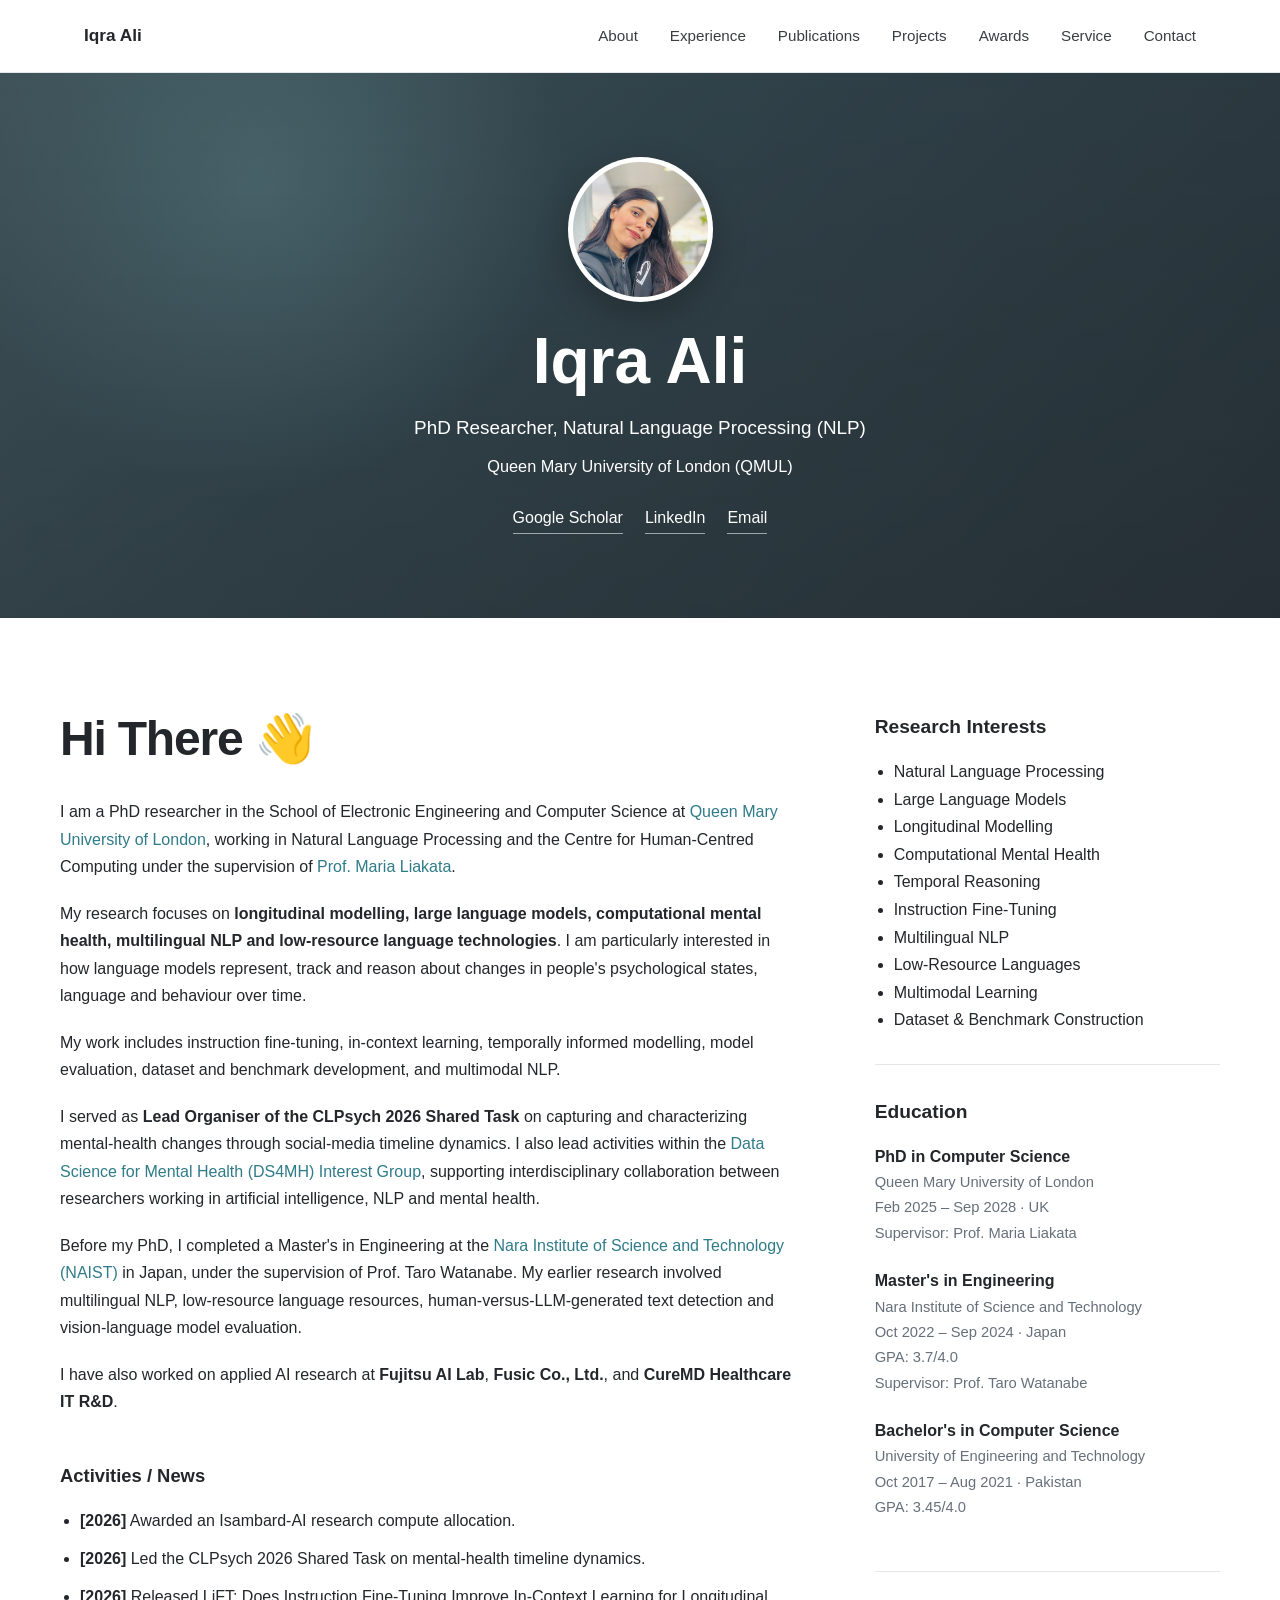
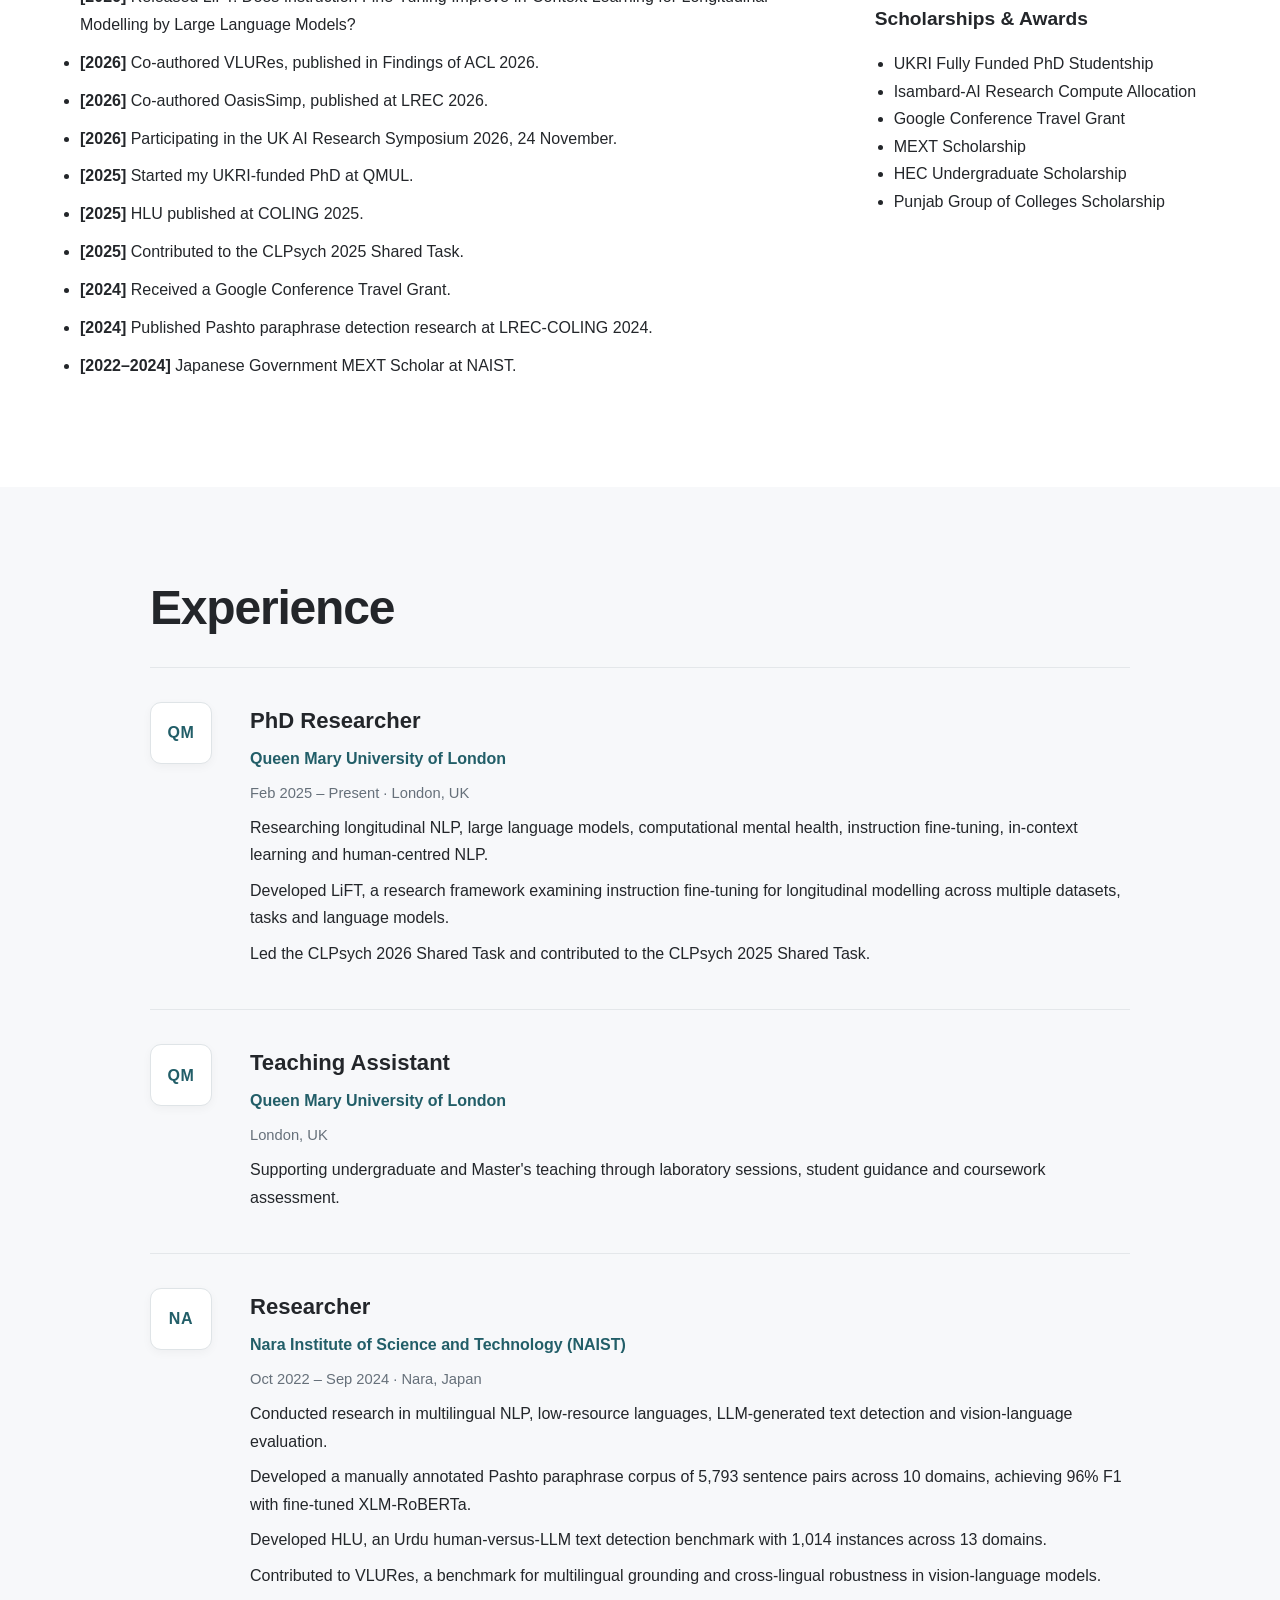
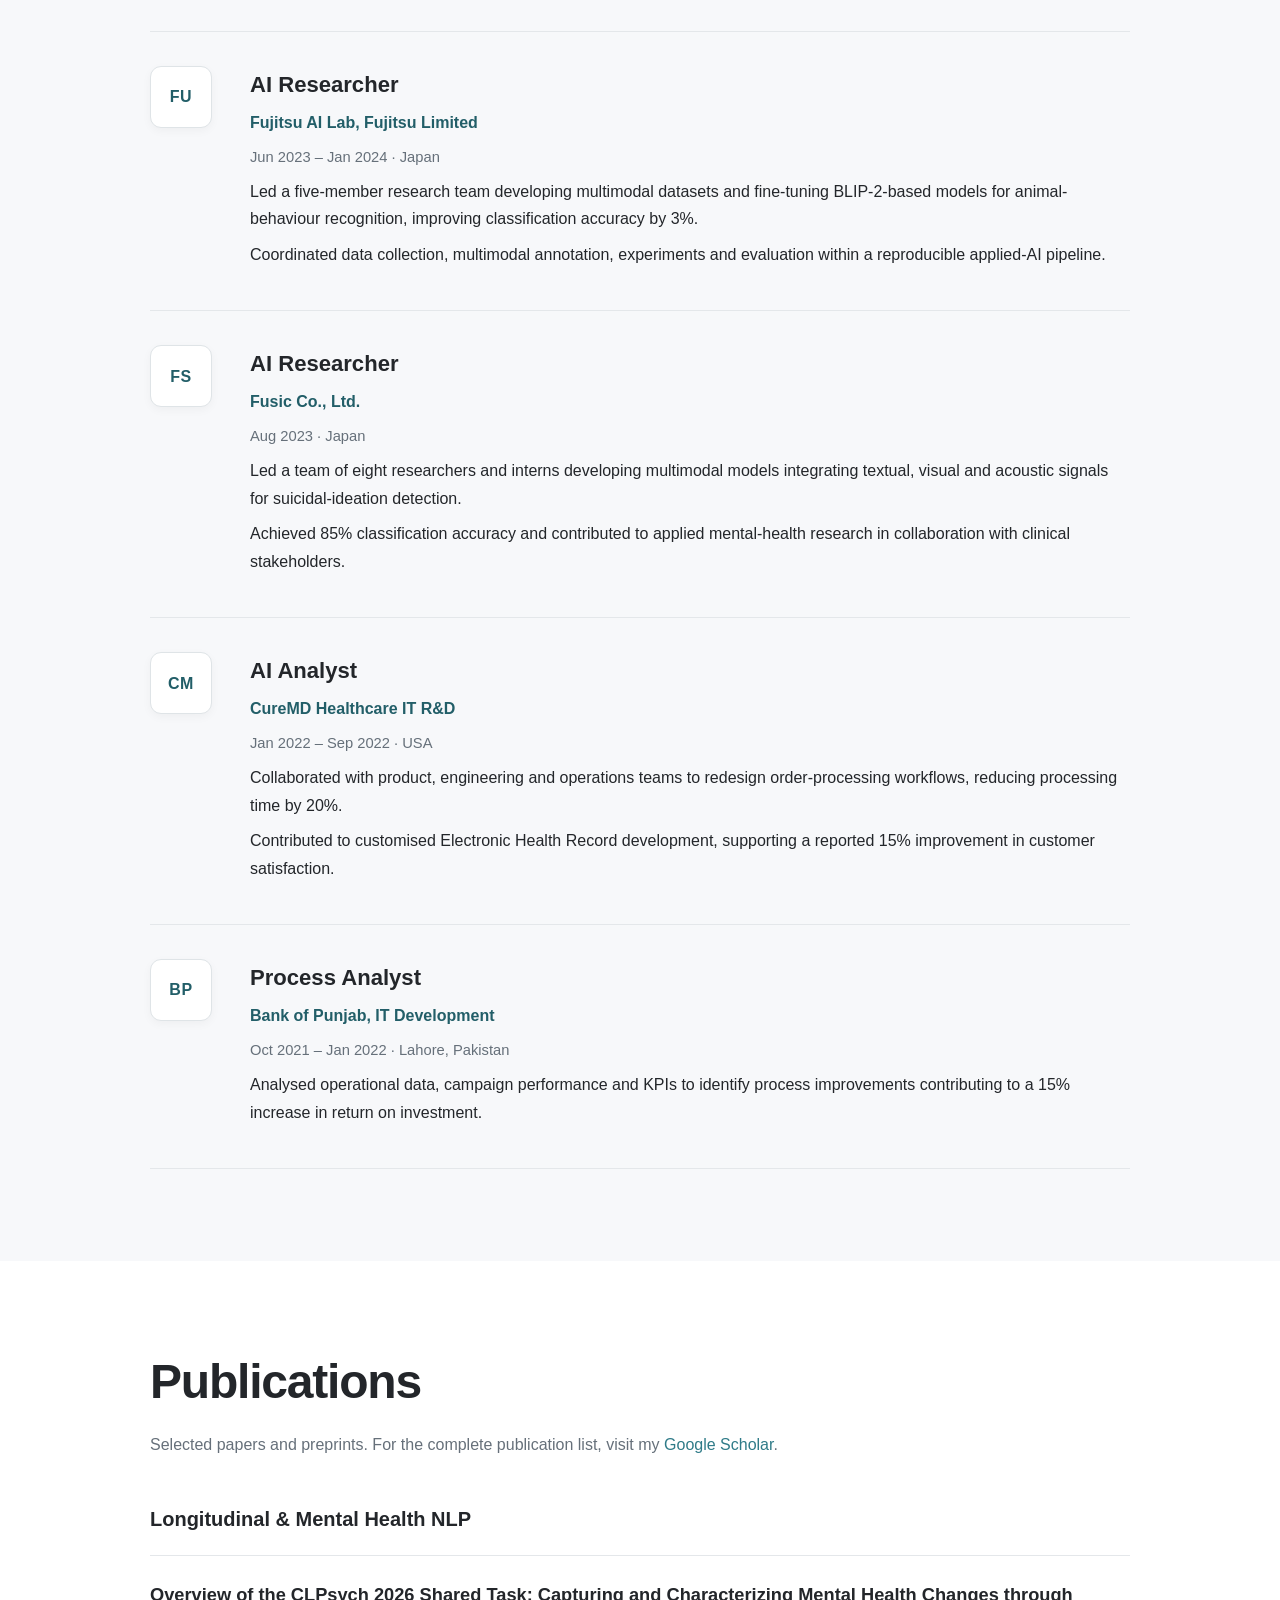
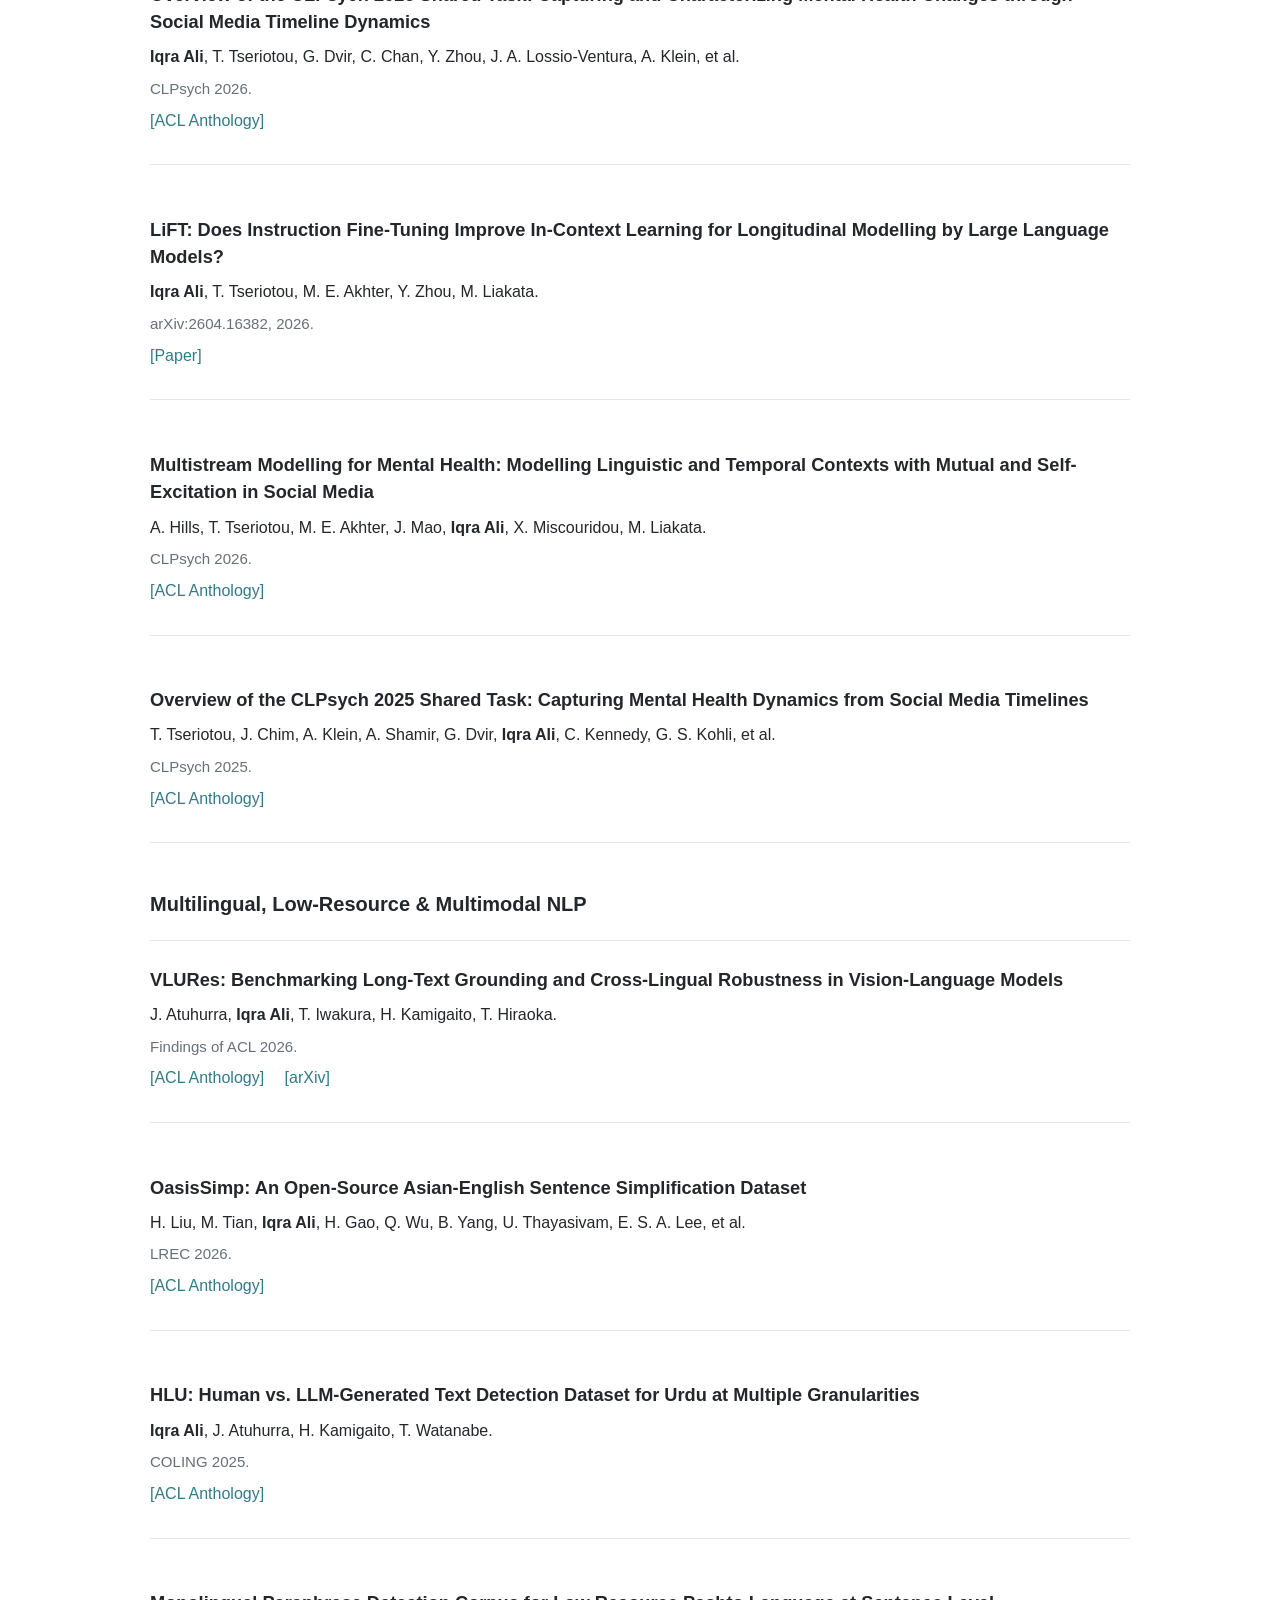
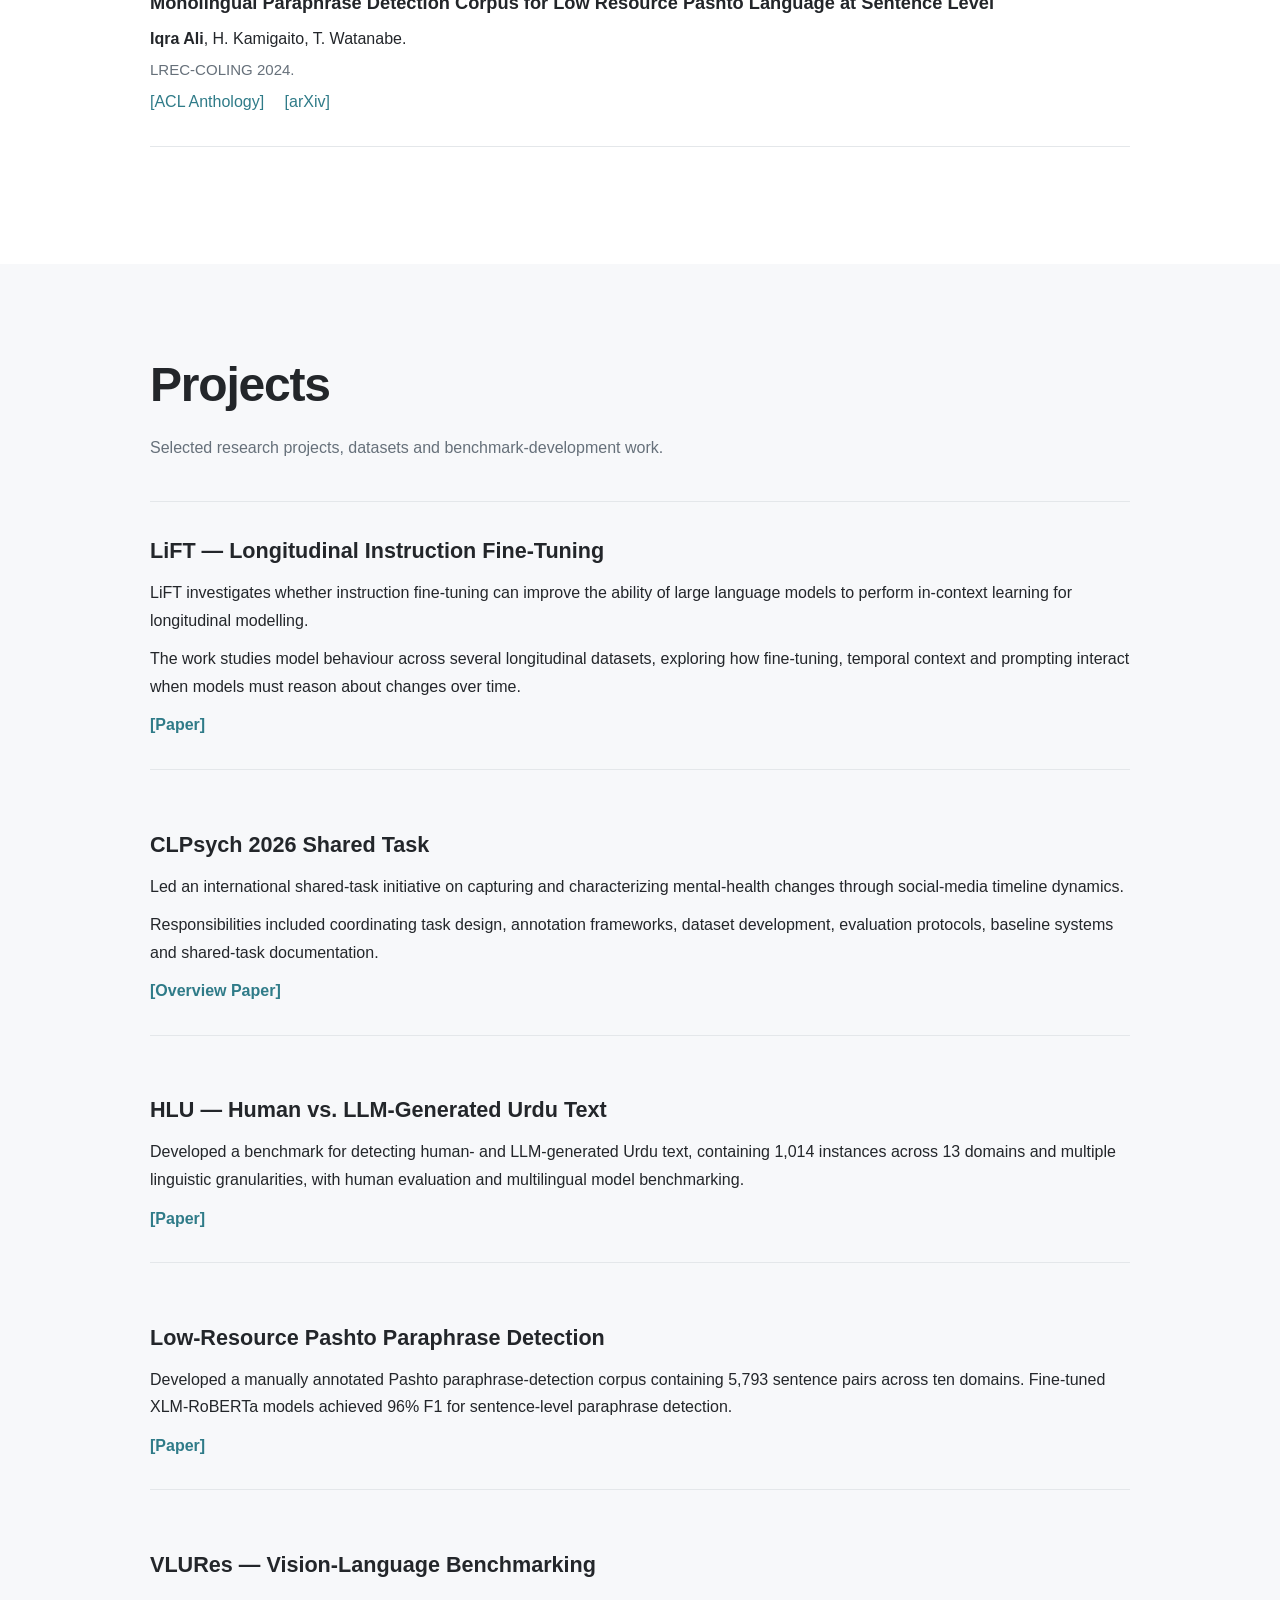
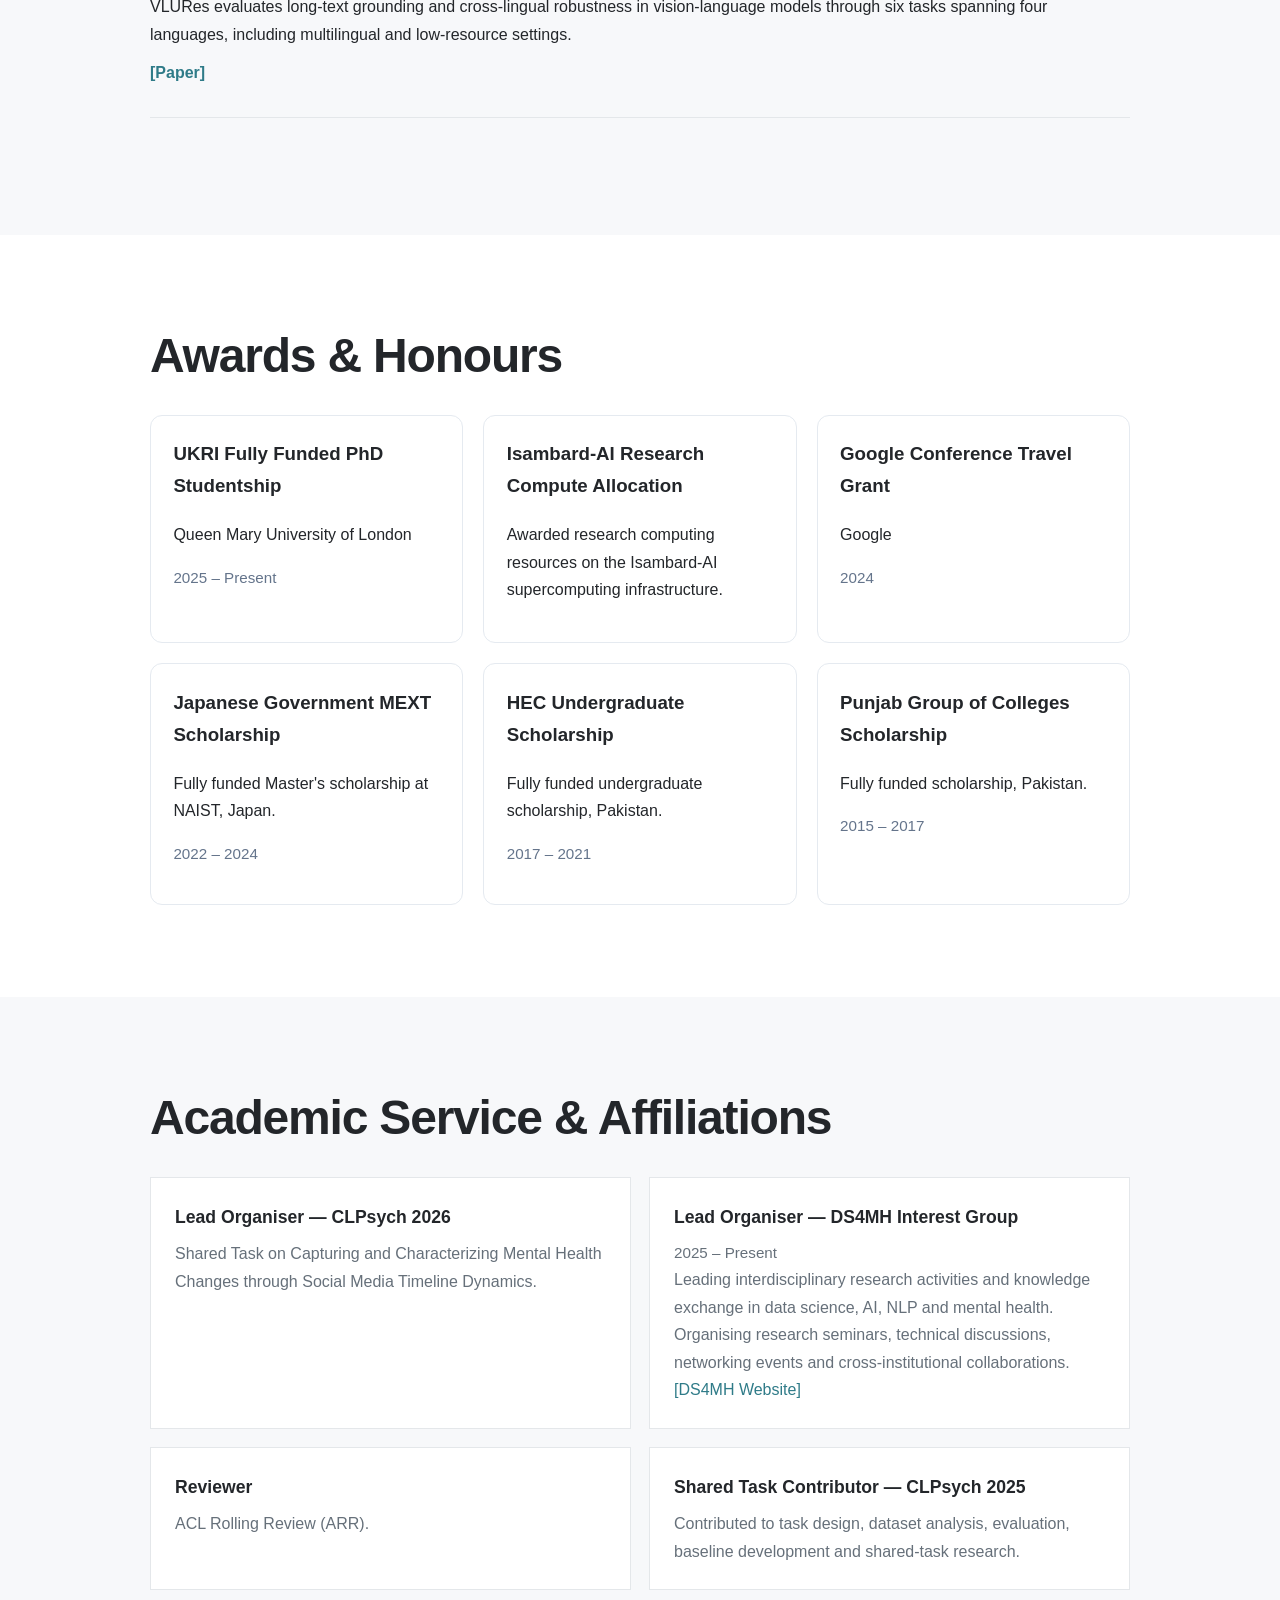
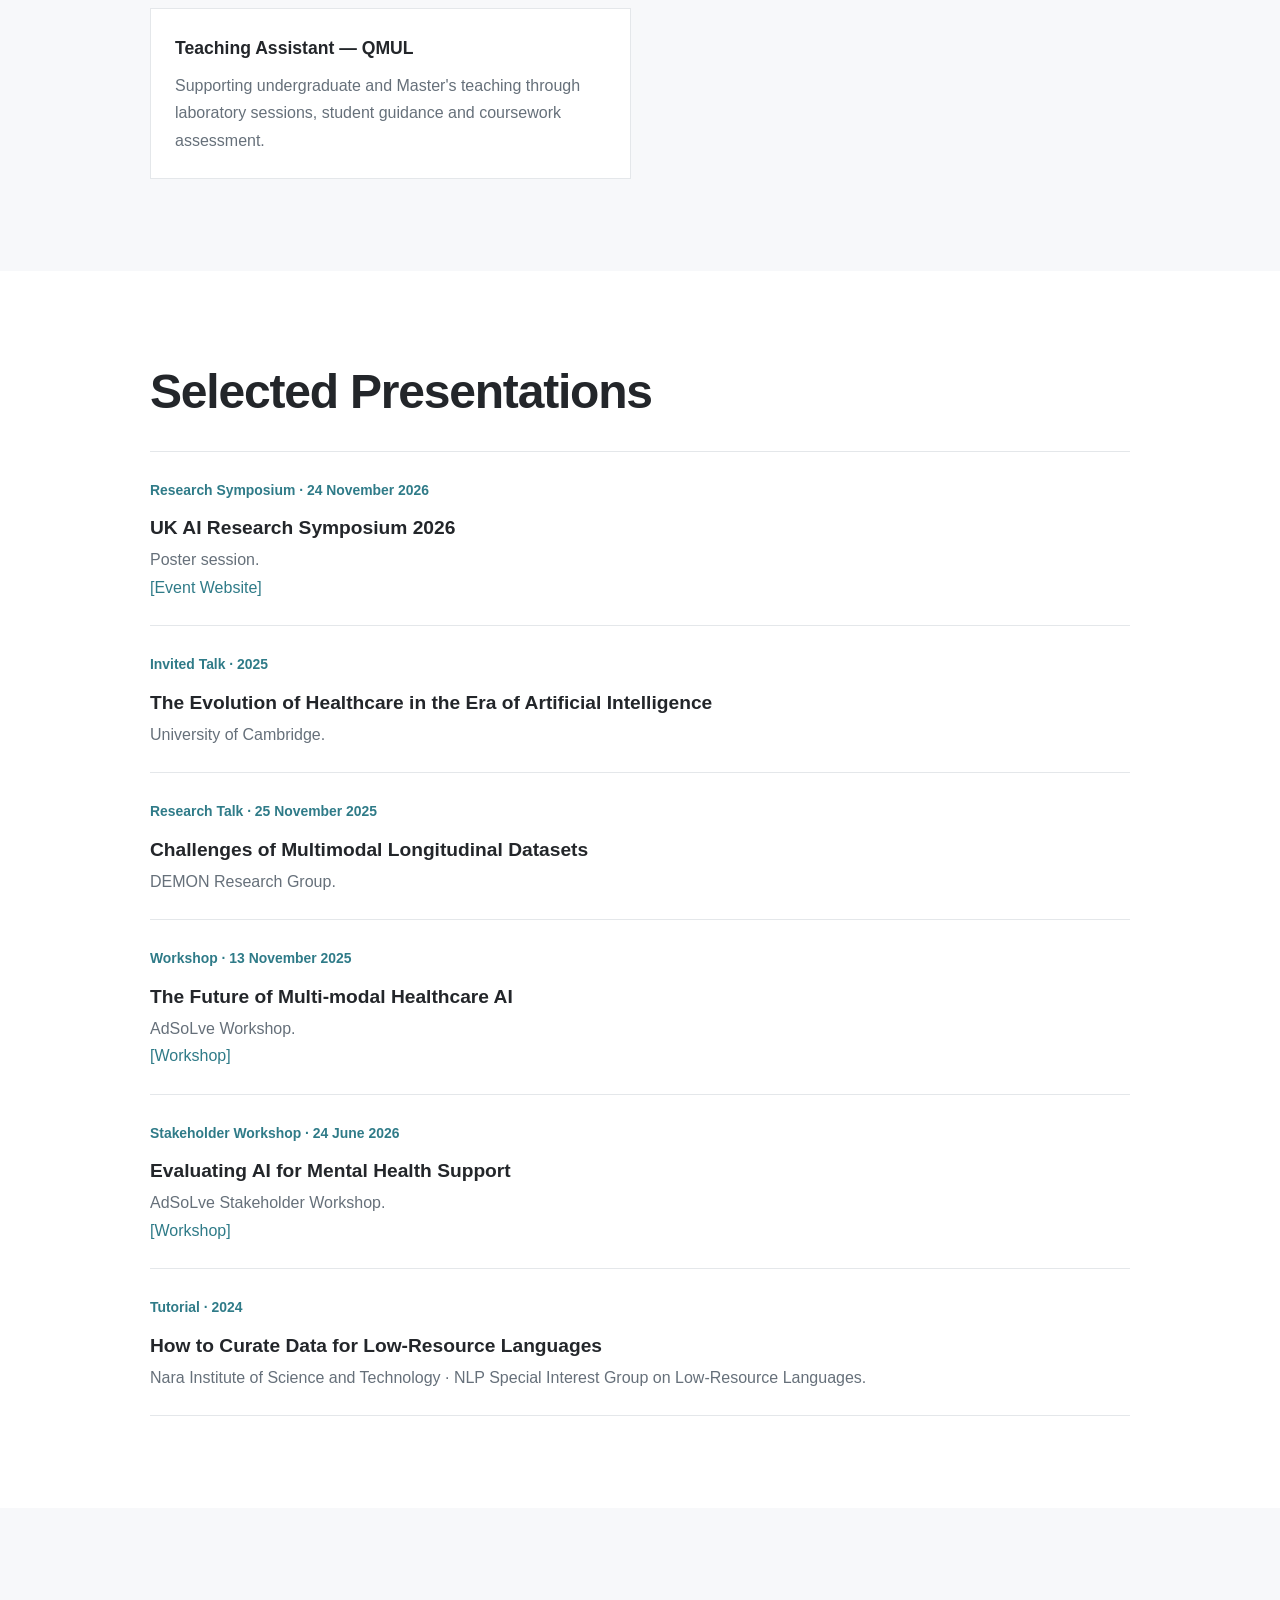
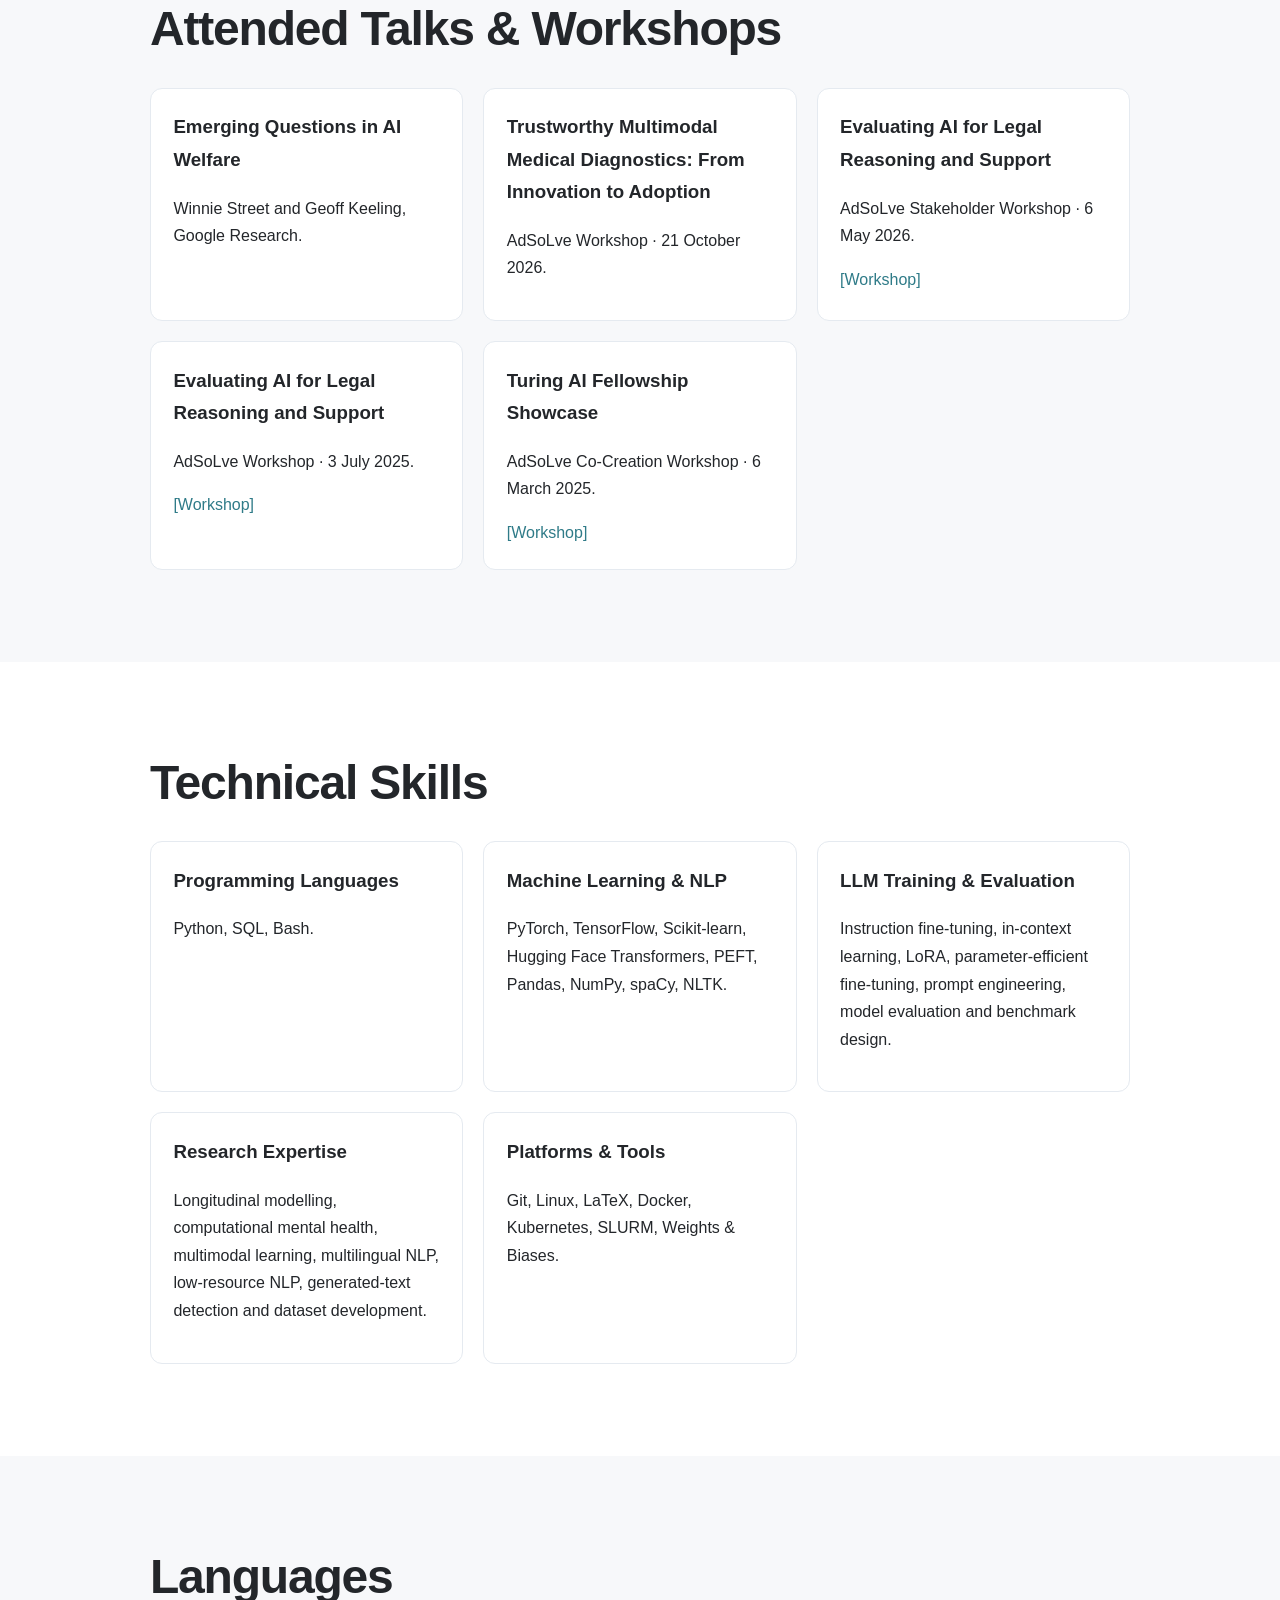
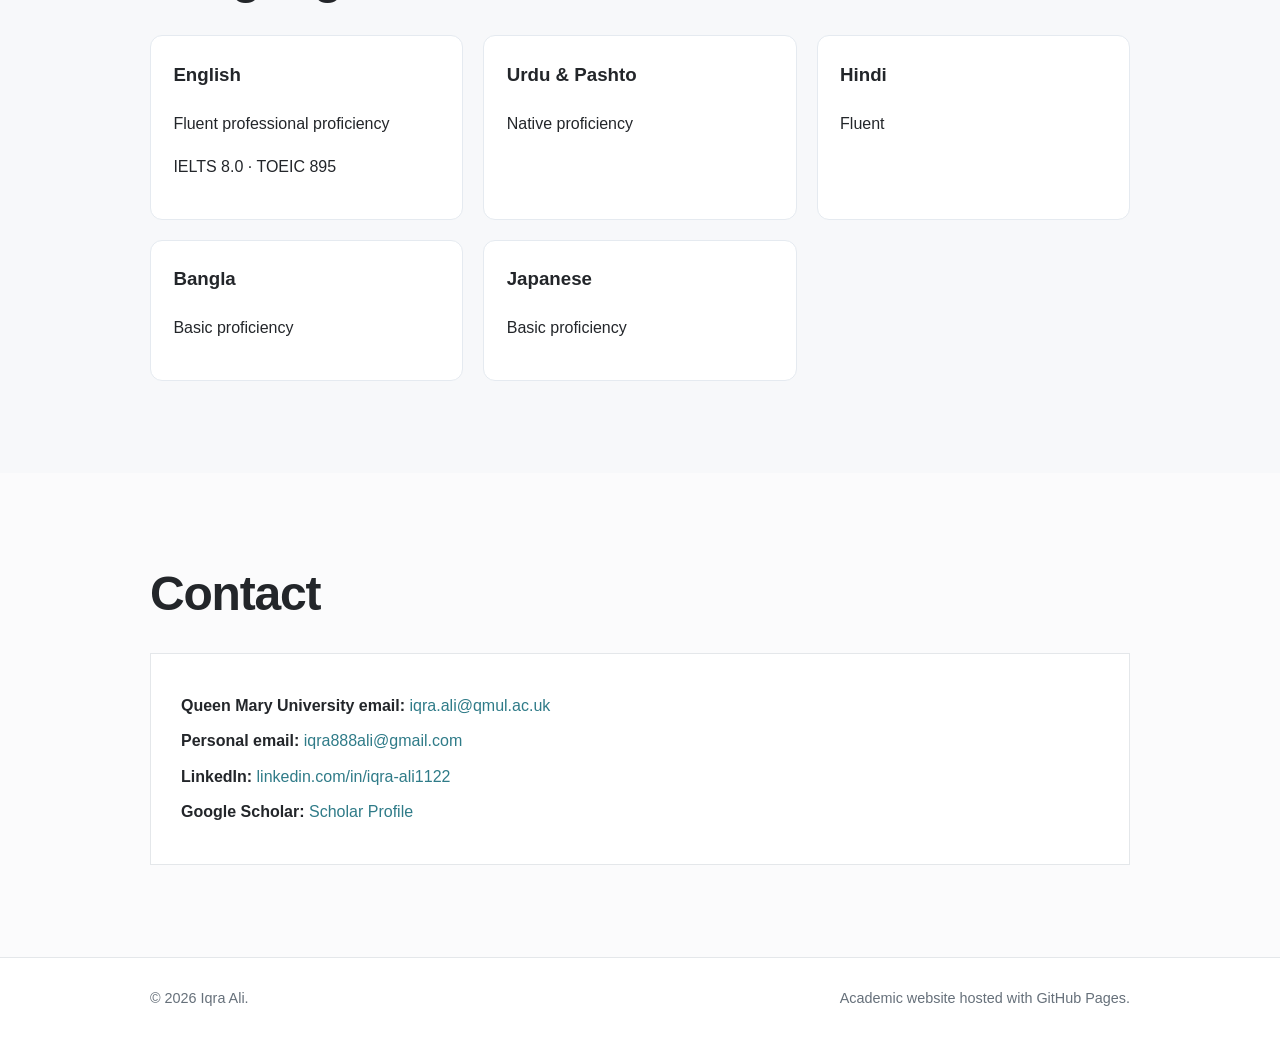
==== commit 31b5cc0f: "Update index.html" ====
--- a/index.html
+++ b/index.html
@@ -1,14 +1,42 @@
+
 <!DOCTYPE html>
 <html lang="en">
 <head>
   <meta charset="UTF-8">
   <meta name="viewport" content="width=device-width, initial-scale=1.0">
-  <meta name="description" content="Iqra Ali — PhD Researcher in Natural Language Processing, Large Language Models, longitudinal modelling, multilingual NLP, and computational mental health at Queen Mary University of London.">
+  <meta name="description" content="Iqra Ali — PhD Researcher in Natural Language Processing, longitudinal modelling, large language models, computational mental health and multilingual NLP at Queen Mary University of London.">
   <meta name="author" content="Iqra Ali">
   <title>Iqra Ali | NLP Researcher</title>
   <link rel="stylesheet" href="styles.css">
   <link rel="icon" href="assets/favicon.svg" type="image/svg+xml">
+  <style>
+    html { scroll-behavior: smooth; }
+    section[id] { scroll-margin-top: 85px; }
+    .detail-grid {
+      display: grid;
+      grid-template-columns: repeat(auto-fit, minmax(250px, 1fr));
+      gap: 1.25rem;
+      margin-top: 1.5rem;
+    }
+    .detail-card {
+      background: #fff;
+      border: 1px solid #e5eaf0;
+      border-radius: 12px;
+      padding: 1.4rem;
+    }
+    .detail-card h3 { margin-top: 0; }
+    .detail-card li { margin-bottom: .5rem; }
+    .news-list li { margin-bottom: .65rem; }
+    .publication-item, .project-item { margin-bottom: 1.6rem; }
+    .pub-links a, .project-links a { margin-right: 1rem; }
+    .timeline-meta { color: #64748b; font-size: .95rem; }
+    .experience-content p { margin-bottom: .5rem; }
+    @media(max-width: 680px) {
+      .detail-grid { grid-template-columns: 1fr; }
+    }
+  </style>
 </head>
+
 <body>
 
 <header class="site-header">
@@ -24,6 +52,8 @@
       <a href="#experience">Experience</a>
       <a href="#publications">Publications</a>
       <a href="#projects">Projects</a>
+      <a href="#awards">Awards</a>
+      <a href="#service">Service</a>
       <a href="#contact">Contact</a>
     </nav>
   </div>
@@ -31,6 +61,7 @@
 
 <main id="home">
 
+  <!-- HERO -->
   <section class="profile-hero">
     <div class="hero-inner">
       <div class="profile-block">
@@ -39,7 +70,7 @@
         </div>
 
         <h1>Iqra Ali</h1>
-        <p class="role">Ph.D. Researcher, Natural Language Processing (NLP)</p>
+        <p class="role">PhD Researcher, Natural Language Processing (NLP)</p>
 
         <p class="affiliation">
           <a href="https://www.qmul.ac.uk/" target="_blank" rel="noopener">
@@ -56,118 +87,142 @@
     </div>
   </section>
 
+  <!-- ABOUT -->
   <section id="about" class="section white">
     <div class="section-container about-layout">
-
       <div class="about-main">
         <h2>Hi There 👋</h2>
 
         <p>
-          I am a PhD researcher in the School of Electronic Engineering and Computer Science at
-          <a href="https://www.qmul.ac.uk/" target="_blank" rel="noopener">Queen Mary University of London</a>,
-          working in Natural Language Processing and the Centre for Human-Centred Computing under the supervision of
-          <a href="https://www.qmul.ac.uk/eecs/people/profiles/liakatamaria.html" target="_blank" rel="noopener">
-            Prof. Maria Liakata
-          </a>.
-        </p>
-
-        <p>
-          My research focuses on <strong>longitudinal modelling, large language models, computational mental health,
-          multilingual NLP, and low-resource language technologies</strong>. I am particularly interested in how language
-          models can represent and reason about changes in people, states, and behaviour over time.
-        </p>
-
-        <p>
-          I currently lead the <strong>CLPsych 2026 Shared Task</strong> on capturing and characterizing mental-health
-          changes through social-media timeline dynamics. I also contribute to the
-          <a href="https://turing-ds4mh.github.io/" target="_blank" rel="noopener">Data Science for Mental Health (DS4MH)</a>
-          research community.
-        </p>
-
-        <p>
-          Before starting my PhD, I completed a Master's degree at the
-          <a href="https://www.naist.jp/en/" target="_blank" rel="noopener">Nara Institute of Science and Technology (NAIST)</a>
-          in Japan, where I worked in the Natural Language Processing Lab. My work has included dataset and benchmark
-          construction across Pashto, Urdu, Japanese, Swahili, and English, as well as evaluation of multilingual and
-          vision-language models.
-        </p>
-
-        <p>
-          I also have research and applied-AI experience at <strong>Fujitsu AI Lab</strong>,
-          <strong>Fusic Co., Ltd.</strong>, and <strong>CureMD Healthcare IT R&amp;D</strong>.
+          I am a PhD researcher in the School of Electronic Engineering and
+          Computer Science at
+          <a href="https://www.qmul.ac.uk/" target="_blank" rel="noopener">
+            Queen Mary University of London</a>,
+          working in Natural Language Processing and the Centre for
+          Human-Centred Computing under the supervision of
+          <a href="https://www.qmul.ac.uk/eecs/people/profiles/liakatamaria.html"
+             target="_blank" rel="noopener">Prof. Maria Liakata</a>.
+        </p>
+
+        <p>
+          My research focuses on <strong>longitudinal modelling, large language
+          models, computational mental health, multilingual NLP and low-resource
+          language technologies</strong>. I am particularly interested in how
+          language models represent, track and reason about changes in people's
+          psychological states, language and behaviour over time.
+        </p>
+
+        <p>
+          My work includes instruction fine-tuning, in-context learning,
+          temporally informed modelling, model evaluation, dataset and benchmark
+          development, and multimodal NLP.
+        </p>
+
+        <p>
+          I served as <strong>Lead Organiser of the CLPsych 2026 Shared Task</strong>
+          on capturing and characterizing mental-health changes through
+          social-media timeline dynamics. I also lead activities within the
+          <a href="https://turing-ds4mh.github.io/" target="_blank" rel="noopener">
+            Data Science for Mental Health (DS4MH) Interest Group</a>,
+          supporting interdisciplinary collaboration between researchers working
+          in artificial intelligence, NLP and mental health.
+        </p>
+
+        <p>
+          Before my PhD, I completed a Master's in Engineering at the
+          <a href="https://www.naist.jp/en/" target="_blank" rel="noopener">
+            Nara Institute of Science and Technology (NAIST)</a>
+          in Japan, under the supervision of Prof. Taro Watanabe.
+          My earlier research involved multilingual NLP, low-resource language
+          resources, human-versus-LLM-generated text detection and
+          vision-language model evaluation.
+        </p>
+
+        <p>
+          I have also worked on applied AI research at
+          <strong>Fujitsu AI Lab</strong>,
+          <strong>Fusic Co., Ltd.</strong>, and
+          <strong>CureMD Healthcare IT R&amp;D</strong>.
         </p>
 
         <h3 class="subheading">Activities / News</h3>
-
         <ul class="news-list">
-          <li><strong>[2026]</strong> Leading the CLPsych 2026 Shared Task on mental-health timeline dynamics.</li>
-          <li><strong>[2026]</strong> Released <em>LiFT: Does Instruction Fine-Tuning Improve In-Context Learning for Longitudinal Modelling by Large Language Models?</em></li>
+          <li><strong>[2026]</strong> Awarded an Isambard-AI research compute allocation.</li>
+          <li><strong>[2026]</strong> Led the CLPsych 2026 Shared Task on mental-health timeline dynamics.</li>
+          <li><strong>[2026]</strong> Released LiFT: Does Instruction Fine-Tuning Improve In-Context Learning for Longitudinal Modelling by Large Language Models?</li>
           <li><strong>[2026]</strong> Co-authored VLURes, published in Findings of ACL 2026.</li>
           <li><strong>[2026]</strong> Co-authored OasisSimp, published at LREC 2026.</li>
-          <li><strong>[2025]</strong> Started a UKRI-funded PhD at Queen Mary University of London.</li>
-          <li><strong>[2025]</strong> HLU accepted at COLING 2025.</li>
+          <li><strong>[2026]</strong> Participating in the UK AI Research Symposium 2026, 24 November.</li>
+          <li><strong>[2025]</strong> Started my UKRI-funded PhD at QMUL.</li>
+          <li><strong>[2025]</strong> HLU published at COLING 2025.</li>
           <li><strong>[2025]</strong> Contributed to the CLPsych 2025 Shared Task.</li>
           <li><strong>[2024]</strong> Received a Google Conference Travel Grant.</li>
-          <li><strong>[2024]</strong> Pashto paraphrase-detection work published at LREC-COLING 2024.</li>
-          <li><strong>[2022–2024]</strong> MEXT Scholar at NAIST, Japan.</li>
+          <li><strong>[2024]</strong> Published Pashto paraphrase detection research at LREC-COLING 2024.</li>
+          <li><strong>[2022–2024]</strong> Japanese Government MEXT Scholar at NAIST.</li>
         </ul>
       </div>
 
       <aside class="about-side">
         <div class="side-block">
-          <h3>Interests</h3>
+          <h3>Research Interests</h3>
           <ul>
             <li>Natural Language Processing</li>
             <li>Large Language Models</li>
             <li>Longitudinal Modelling</li>
             <li>Computational Mental Health</li>
+            <li>Temporal Reasoning</li>
+            <li>Instruction Fine-Tuning</li>
             <li>Multilingual NLP</li>
             <li>Low-Resource Languages</li>
-            <li>Vision-Language Models</li>
-            <li>Dataset & Benchmark Construction</li>
+            <li>Multimodal Learning</li>
+            <li>Dataset &amp; Benchmark Construction</li>
           </ul>
         </div>
 
         <div class="side-block">
           <h3>Education</h3>
-
           <div class="edu-item">
-            <strong>PhD Computer Science</strong>
+            <strong>PhD in Computer Science</strong>
             <span>Queen Mary University of London</span>
-            <span>2025–2028 · London, UK</span>
+            <span>Feb 2025 – Sep 2028 · UK</span>
+            <span>Supervisor: Prof. Maria Liakata</span>
           </div>
 
           <div class="edu-item">
             <strong>Master's in Engineering</strong>
             <span>Nara Institute of Science and Technology</span>
-            <span>2022–2024 · Nara, Japan</span>
+            <span>Oct 2022 – Sep 2024 · Japan</span>
+            <span>GPA: 3.7/4.0</span>
+            <span>Supervisor: Prof. Taro Watanabe</span>
           </div>
 
           <div class="edu-item">
             <strong>Bachelor's in Computer Science</strong>
             <span>University of Engineering and Technology</span>
-            <span>2017–2021 · Lahore, Pakistan</span>
+            <span>Oct 2017 – Aug 2021 · Pakistan</span>
+            <span>GPA: 3.45/4.0</span>
           </div>
         </div>
 
         <div class="side-block">
-          <h3>Scholarships</h3>
+          <h3>Scholarships &amp; Awards</h3>
           <ul>
-            <li>UKRI PhD Studentship</li>
+            <li>UKRI Fully Funded PhD Studentship</li>
+            <li>Isambard-AI Research Compute Allocation</li>
+            <li>Google Conference Travel Grant</li>
             <li>MEXT Scholarship</li>
-            <li>HEC Scholarship</li>
+            <li>HEC Undergraduate Scholarship</li>
             <li>Punjab Group of Colleges Scholarship</li>
           </ul>
         </div>
       </aside>
-
-    </div>
-  </section>
-
+    </div>
+  </section>
+
+  <!-- EXPERIENCE -->
   <section id="experience" class="section soft">
     <div class="section-container narrow">
       <h2 class="section-title">Experience</h2>
-
       <div class="experience-list">
 
         <article class="experience-item">
@@ -175,9 +230,34 @@
           <div class="experience-content">
             <h3>PhD Researcher</h3>
             <p class="org">Queen Mary University of London</p>
-            <p class="meta">Feb 2025 – Present · London, United Kingdom</p>
-            <p><strong>Research:</strong> Longitudinal modelling, large language models, computational mental health, evaluation, and human-centred NLP.</p>
-            <p>Lead organizer of the CLPsych 2026 Shared Task and contributor to the CLPsych 2025 Shared Task.</p>
+            <p class="meta">Feb 2025 – Present · London, UK</p>
+            <p>
+              Researching longitudinal NLP, large language models,
+              computational mental health, instruction fine-tuning,
+              in-context learning and human-centred NLP.
+            </p>
+            <p>
+              Developed LiFT, a research framework examining instruction
+              fine-tuning for longitudinal modelling across multiple
+              datasets, tasks and language models.
+            </p>
+            <p>
+              Led the CLPsych 2026 Shared Task and contributed to the
+              CLPsych 2025 Shared Task.
+            </p>
+          </div>
+        </article>
+
+        <article class="experience-item">
+          <div class="experience-icon">QM</div>
+          <div class="experience-content">
+            <h3>Teaching Assistant</h3>
+            <p class="org">Queen Mary University of London</p>
+            <p class="meta">London, UK</p>
+            <p>
+              Supporting undergraduate and Master's teaching through
+              laboratory sessions, student guidance and coursework assessment.
+            </p>
           </div>
         </article>
 
@@ -186,9 +266,24 @@
           <div class="experience-content">
             <h3>Researcher</h3>
             <p class="org">Nara Institute of Science and Technology (NAIST)</p>
-            <p class="meta">2022 – 2024 · Nara, Japan</p>
-            <p><strong>Research:</strong> Multilingual NLP, low-resource languages, LLM-generated text detection, and vision-language evaluation.</p>
-            <p>Developed datasets and benchmarks for Pashto, Urdu, and multilingual vision-language research.</p>
+            <p class="meta">Oct 2022 – Sep 2024 · Nara, Japan</p>
+            <p>
+              Conducted research in multilingual NLP, low-resource languages,
+              LLM-generated text detection and vision-language evaluation.
+            </p>
+            <p>
+              Developed a manually annotated Pashto paraphrase corpus of
+              5,793 sentence pairs across 10 domains, achieving 96% F1
+              with fine-tuned XLM-RoBERTa.
+            </p>
+            <p>
+              Developed HLU, an Urdu human-versus-LLM text detection benchmark
+              with 1,014 instances across 13 domains.
+            </p>
+            <p>
+              Contributed to VLURes, a benchmark for multilingual grounding
+              and cross-lingual robustness in vision-language models.
+            </p>
           </div>
         </article>
 
@@ -198,8 +293,15 @@
             <h3>AI Researcher</h3>
             <p class="org">Fujitsu AI Lab, Fujitsu Limited</p>
             <p class="meta">Jun 2023 – Jan 2024 · Japan</p>
-            <p><strong>Research:</strong> Multimodal learning, dataset development, and BLIP-2-based model fine-tuning for animal-behaviour recognition.</p>
-            <p>Led a five-member research team and coordinated data collection, annotation, experimentation, and evaluation.</p>
+            <p>
+              Led a five-member research team developing multimodal datasets
+              and fine-tuning BLIP-2-based models for animal-behaviour
+              recognition, improving classification accuracy by 3%.
+            </p>
+            <p>
+              Coordinated data collection, multimodal annotation, experiments
+              and evaluation within a reproducible applied-AI pipeline.
+            </p>
           </div>
         </article>
 
@@ -209,7 +311,15 @@
             <h3>AI Researcher</h3>
             <p class="org">Fusic Co., Ltd.</p>
             <p class="meta">Aug 2023 · Japan</p>
-            <p><strong>Research:</strong> Multimodal modelling for suicidal-ideation detection using textual, visual, and acoustic signals.</p>
+            <p>
+              Led a team of eight researchers and interns developing multimodal
+              models integrating textual, visual and acoustic signals for
+              suicidal-ideation detection.
+            </p>
+            <p>
+              Achieved 85% classification accuracy and contributed to applied
+              mental-health research in collaboration with clinical stakeholders.
+            </p>
           </div>
         </article>
 
@@ -218,8 +328,16 @@
           <div class="experience-content">
             <h3>AI Analyst</h3>
             <p class="org">CureMD Healthcare IT R&amp;D</p>
-            <p class="meta">Jan 2022 – Sep 2022 · New York, USA</p>
-            <p>Worked with product, engineering, and operations teams on healthcare workflow redesign and customised Electronic Health Record development.</p>
+            <p class="meta">Jan 2022 – Sep 2022 · USA</p>
+            <p>
+              Collaborated with product, engineering and operations teams to
+              redesign order-processing workflows, reducing processing
+              time by 20%.
+            </p>
+            <p>
+              Contributed to customised Electronic Health Record development,
+              supporting a reported 15% improvement in customer satisfaction.
+            </p>
           </div>
         </article>
 
@@ -229,100 +347,131 @@
             <h3>Process Analyst</h3>
             <p class="org">Bank of Punjab, IT Development</p>
             <p class="meta">Oct 2021 – Jan 2022 · Lahore, Pakistan</p>
-            <p>Analysed operational data, campaign performance, and KPIs to identify process improvements and support technology initiatives.</p>
-          </div>
-        </article>
-
-      </div>
-    </div>
-  </section>
-
+            <p>
+              Analysed operational data, campaign performance and KPIs to
+              identify process improvements contributing to a 15% increase
+              in return on investment.
+            </p>
+          </div>
+        </article>
+
+      </div>
+    </div>
+  </section>
+
+  <!-- PUBLICATIONS -->
   <section id="publications" class="section white">
     <div class="section-container narrow">
       <h2 class="section-title">Publications</h2>
-
       <p class="section-intro">
-        Selected conference papers and preprints. For the most recent list, see
-        <a href="https://scholar.google.com/citations?user=gq_dEPoAAAAJ&hl=en" target="_blank" rel="noopener">Google Scholar</a>.
+        Selected papers and preprints. For the complete publication list,
+        visit my
+        <a href="https://scholar.google.com/citations?user=gq_dEPoAAAAJ&hl=en"
+           target="_blank" rel="noopener">Google Scholar</a>.
       </p>
 
-      <h3 class="pub-category">Conferences & Shared Tasks</h3>
-
+      <h3 class="pub-category">Longitudinal &amp; Mental Health NLP</h3>
       <div class="publication-list">
 
         <article class="publication-item">
           <h4>Overview of the CLPsych 2026 Shared Task: Capturing and Characterizing Mental Health Changes through Social Media Timeline Dynamics</h4>
           <p><strong>Iqra Ali</strong>, T. Tseriotou, G. Dvir, C. Chan, Y. Zhou, J. A. Lossio-Ventura, A. Klein, et al.</p>
           <p class="venue">CLPsych 2026.</p>
-        </article>
+          <p class="pub-links">
+            <a href="https://aclanthology.org/2026.clpsych-1.32/" target="_blank" rel="noopener">[ACL Anthology]</a>
+          </p>
+        </article>
+
+        <article class="publication-item">
+          <h4>LiFT: Does Instruction Fine-Tuning Improve In-Context Learning for Longitudinal Modelling by Large Language Models?</h4>
+          <p><strong>Iqra Ali</strong>, T. Tseriotou, M. E. Akhter, Y. Zhou, M. Liakata.</p>
+          <p class="venue">arXiv:2604.16382, 2026.</p>
+          <p class="pub-links">
+            <a href="https://arxiv.org/abs/2604.16382" target="_blank" rel="noopener">[Paper]</a>
+          </p>
+        </article>
+
+        <article class="publication-item">
+          <h4>Multistream Modelling for Mental Health: Modelling Linguistic and Temporal Contexts with Mutual and Self-Excitation in Social Media</h4>
+          <p>A. Hills, T. Tseriotou, M. E. Akhter, J. Mao, <strong>Iqra Ali</strong>, X. Miscouridou, M. Liakata.</p>
+          <p class="venue">CLPsych 2026.</p>
+          <p class="pub-links">
+            <a href="https://aclanthology.org/2026.clpsych-1.5/" target="_blank" rel="noopener">[ACL Anthology]</a>
+          </p>
+        </article>
+
+        <article class="publication-item">
+          <h4>Overview of the CLPsych 2025 Shared Task: Capturing Mental Health Dynamics from Social Media Timelines</h4>
+          <p>T. Tseriotou, J. Chim, A. Klein, A. Shamir, G. Dvir, <strong>Iqra Ali</strong>, C. Kennedy, G. S. Kohli, et al.</p>
+          <p class="venue">CLPsych 2025.</p>
+          <p class="pub-links">
+            <a href="https://aclanthology.org/2025.clpsych-1.16/" target="_blank" rel="noopener">[ACL Anthology]</a>
+          </p>
+        </article>
+      </div>
+
+      <h3 class="pub-category">Multilingual, Low-Resource &amp; Multimodal NLP</h3>
+      <div class="publication-list">
 
         <article class="publication-item">
           <h4>VLURes: Benchmarking Long-Text Grounding and Cross-Lingual Robustness in Vision-Language Models</h4>
           <p>J. Atuhurra, <strong>Iqra Ali</strong>, T. Iwakura, H. Kamigaito, T. Hiraoka.</p>
           <p class="venue">Findings of ACL 2026.</p>
-          <p><a href="https://arxiv.org/abs/2406.15359" target="_blank" rel="noopener">[PDF]</a></p>
+          <p class="pub-links">
+            <a href="https://aclanthology.org/2026.findings-acl.1367/" target="_blank" rel="noopener">[ACL Anthology]</a>
+            <a href="https://arxiv.org/abs/2406.15359" target="_blank" rel="noopener">[arXiv]</a>
+          </p>
         </article>
 
         <article class="publication-item">
           <h4>OasisSimp: An Open-Source Asian-English Sentence Simplification Dataset</h4>
           <p>H. Liu, M. Tian, <strong>Iqra Ali</strong>, H. Gao, Q. Wu, B. Yang, U. Thayasivam, E. S. A. Lee, et al.</p>
           <p class="venue">LREC 2026.</p>
-        </article>
-
-        <article class="publication-item">
-          <h4>Multistream Modelling for Mental Health: Modelling Linguistic and Temporal Contexts with Mutual and Self-Excitation in Social Media</h4>
-          <p>A. Hills, T. Tseriotou, M. E. Akhter, J. Mao, <strong>Iqra Ali</strong>, X. Miscouridou, M. Liakata.</p>
-          <p class="venue">CLPsych 2026.</p>
+          <p class="pub-links">
+            <a href="https://aclanthology.org/2026.lrec-1.483/" target="_blank" rel="noopener">[ACL Anthology]</a>
+          </p>
         </article>
 
         <article class="publication-item">
           <h4>HLU: Human vs. LLM-Generated Text Detection Dataset for Urdu at Multiple Granularities</h4>
           <p><strong>Iqra Ali</strong>, J. Atuhurra, H. Kamigaito, T. Watanabe.</p>
           <p class="venue">COLING 2025.</p>
+          <p class="pub-links">
+            <a href="https://aclanthology.org/2025.coling-main.235/" target="_blank" rel="noopener">[ACL Anthology]</a>
+          </p>
         </article>
 
         <article class="publication-item">
-          <h4>Overview of the CLPsych 2025 Shared Task: Capturing Mental Health Dynamics from Social Media Timelines</h4>
-          <p>T. Tseriotou, J. Chim, A. Klein, A. Shamir, G. Dvir, <strong>Iqra Ali</strong>, C. Kennedy, G. S. Kohli, et al.</p>
-          <p class="venue">CLPsych 2025.</p>
-          <p><a href="https://aclanthology.org/2025.clpsych-1.16/" target="_blank" rel="noopener">[ACL Anthology]</a></p>
-        </article>
-
-        <article class="publication-item">
-          <h4>Monolingual Paraphrase Detection for Low-Resource Pashto Language at Sentence Level</h4>
-          <p><strong>Iqra Ali</strong>, et al.</p>
+          <h4>Monolingual Paraphrase Detection Corpus for Low Resource Pashto Language at Sentence Level</h4>
+          <p><strong>Iqra Ali</strong>, H. Kamigaito, T. Watanabe.</p>
           <p class="venue">LREC-COLING 2024.</p>
-          <p><a href="https://aclanthology.org/2024.lrec-main.1011/" target="_blank" rel="noopener">[ACL Anthology]</a></p>
-        </article>
-
-      </div>
-
-      <h3 class="pub-category">Preprints</h3>
-
-      <article class="publication-item">
-        <h4>LiFT: Does Instruction Fine-Tuning Improve In-Context Learning for Longitudinal Modelling by Large Language Models?</h4>
-        <p><strong>Iqra Ali</strong>, T. Tseriotou, M. E. Akhter, Y. Zhou, M. Liakata.</p>
-        <p class="venue">arXiv:2604.16382, 2026.</p>
-        <p><a href="https://arxiv.org/abs/2604.16382" target="_blank" rel="noopener">[PDF]</a></p>
-      </article>
-
-    </div>
-  </section>
-
+          <p class="pub-links">
+            <a href="https://aclanthology.org/2024.lrec-main.1011/" target="_blank" rel="noopener">[ACL Anthology]</a>
+            <a href="https://arxiv.org/abs/2404.08666" target="_blank" rel="noopener">[arXiv]</a>
+          </p>
+        </article>
+      </div>
+    </div>
+  </section>
+
+  <!-- PROJECTS -->
   <section id="projects" class="section soft">
     <div class="section-container narrow">
       <h2 class="section-title">Projects</h2>
-      <p class="section-intro">Selected research projects, datasets, and benchmark-development work.</p>
+      <p class="section-intro">Selected research projects, datasets and benchmark-development work.</p>
 
       <div class="project-list">
-
         <article class="project-item">
           <h3>LiFT — Longitudinal Instruction Fine-Tuning</h3>
           <p>
-            LiFT investigates whether instruction fine-tuning can improve the ability of large language models to perform
-            in-context learning for longitudinal modelling. The work studies model behaviour across several longitudinal
-            datasets and examines how fine-tuning, temporal context, and prompting interact when models must reason about
-            change over time.
+            LiFT investigates whether instruction fine-tuning can improve
+            the ability of large language models to perform in-context
+            learning for longitudinal modelling.
+          </p>
+          <p>
+            The work studies model behaviour across several longitudinal
+            datasets, exploring how fine-tuning, temporal context and
+            prompting interact when models must reason about changes over time.
           </p>
           <div class="project-links">
             <a href="https://arxiv.org/abs/2604.16382" target="_blank" rel="noopener">[Paper]</a>
@@ -332,26 +481,40 @@
         <article class="project-item">
           <h3>CLPsych 2026 Shared Task</h3>
           <p>
-            A shared-task initiative focused on capturing and characterizing mental-health changes through social-media
-            timeline dynamics. My role includes coordinating task design, annotation frameworks, dataset development,
-            evaluation protocols, baseline systems, and shared-task documentation with an international research team.
-          </p>
+            Led an international shared-task initiative on capturing
+            and characterizing mental-health changes through social-media
+            timeline dynamics.
+          </p>
+          <p>
+            Responsibilities included coordinating task design,
+            annotation frameworks, dataset development, evaluation protocols,
+            baseline systems and shared-task documentation.
+          </p>
+          <div class="project-links">
+            <a href="https://aclanthology.org/2026.clpsych-1.32/" target="_blank" rel="noopener">[Overview Paper]</a>
+          </div>
         </article>
 
         <article class="project-item">
-          <h3>HLU — Human vs. LLM-Generated Urdu</h3>
-          <p>
-            HLU is a benchmark for detecting human- and LLM-generated Urdu text. It contains 1,014 instances spanning
-            13 domains and multiple linguistic granularities, with human evaluation and multilingual model benchmarking.
-          </p>
+          <h3>HLU — Human vs. LLM-Generated Urdu Text</h3>
+          <p>
+            Developed a benchmark for detecting human- and LLM-generated
+            Urdu text, containing 1,014 instances across 13 domains and
+            multiple linguistic granularities, with human evaluation and
+            multilingual model benchmarking.
+          </p>
+          <div class="project-links">
+            <a href="https://aclanthology.org/2025.coling-main.235/" target="_blank" rel="noopener">[Paper]</a>
+          </div>
         </article>
 
         <article class="project-item">
           <h3>Low-Resource Pashto Paraphrase Detection</h3>
           <p>
-            The first manually annotated Pashto paraphrase-detection corpus developed in this work contains 5,793
-            sentence pairs across ten domains. XLM-RoBERTa fine-tuning achieved an F1 score of 96%, establishing a
-            strong benchmark for sentence-level paraphrase detection in Pashto.
+            Developed a manually annotated Pashto paraphrase-detection corpus
+            containing 5,793 sentence pairs across ten domains.
+            Fine-tuned XLM-RoBERTa models achieved 96% F1 for
+            sentence-level paraphrase detection.
           </p>
           <div class="project-links">
             <a href="https://aclanthology.org/2024.lrec-main.1011/" target="_blank" rel="noopener">[Paper]</a>
@@ -359,83 +522,309 @@
         </article>
 
         <article class="project-item">
-          <h3>VLURes — Multilingual Vision-Language Benchmarking</h3>
-          <p>
-            VLURes evaluates grounding and cross-lingual robustness in vision-language models across multiple languages
-            and tasks, with particular emphasis on multilingual and low-resource settings.
+          <h3>VLURes — Vision-Language Benchmarking</h3>
+          <p>
+            VLURes evaluates long-text grounding and cross-lingual
+            robustness in vision-language models through six tasks
+            spanning four languages, including multilingual and
+            low-resource settings.
           </p>
           <div class="project-links">
-            <a href="https://arxiv.org/abs/2406.15359" target="_blank" rel="noopener">[Paper]</a>
-          </div>
-        </article>
-
-      </div>
-    </div>
-  </section>
-
-  <section id="service" class="section white">
-    <div class="section-container narrow">
-      <h2 class="section-title">Academic Service</h2>
+            <a href="https://aclanthology.org/2026.findings-acl.1367/" target="_blank" rel="noopener">[Paper]</a>
+          </div>
+        </article>
+      </div>
+    </div>
+  </section>
+
+  <!-- AWARDS -->
+  <section id="awards" class="section white">
+    <div class="section-container narrow">
+      <h2 class="section-title">Awards &amp; Honours</h2>
+
+      <div class="detail-grid">
+        <article class="detail-card">
+          <h3>UKRI Fully Funded PhD Studentship</h3>
+          <p>Queen Mary University of London</p>
+          <p class="timeline-meta">2025 – Present</p>
+        </article>
+
+        <article class="detail-card">
+          <h3>Isambard-AI Research Compute Allocation</h3>
+          <p>Awarded research computing resources on the Isambard-AI supercomputing infrastructure.</p>
+        </article>
+
+        <article class="detail-card">
+          <h3>Google Conference Travel Grant</h3>
+          <p>Google</p>
+          <p class="timeline-meta">2024</p>
+        </article>
+
+        <article class="detail-card">
+          <h3>Japanese Government MEXT Scholarship</h3>
+          <p>Fully funded Master's scholarship at NAIST, Japan.</p>
+          <p class="timeline-meta">2022 – 2024</p>
+        </article>
+
+        <article class="detail-card">
+          <h3>HEC Undergraduate Scholarship</h3>
+          <p>Fully funded undergraduate scholarship, Pakistan.</p>
+          <p class="timeline-meta">2017 – 2021</p>
+        </article>
+
+        <article class="detail-card">
+          <h3>Punjab Group of Colleges Scholarship</h3>
+          <p>Fully funded scholarship, Pakistan.</p>
+          <p class="timeline-meta">2015 – 2017</p>
+        </article>
+      </div>
+    </div>
+  </section>
+
+  <!-- ACADEMIC SERVICE -->
+  <section id="service" class="section soft">
+    <div class="section-container narrow">
+      <h2 class="section-title">Academic Service &amp; Affiliations</h2>
 
       <div class="service-grid">
         <article>
-          <h3>Lead Organizer</h3>
-          <p>CLPsych 2026 Shared Task on Capturing and Characterizing Mental Health Changes through Social Media Timeline Dynamics.</p>
+          <h3>Lead Organiser — CLPsych 2026</h3>
+          <p>
+            Shared Task on Capturing and Characterizing Mental Health
+            Changes through Social Media Timeline Dynamics.
+          </p>
         </article>
 
         <article>
-          <h3>Lead Organizer</h3>
-          <p>
-            <a href="https://turing-ds4mh.github.io/" target="_blank" rel="noopener">Data Science for Mental Health (DS4MH) Interest Group</a>.
-          </p>
+          <h3>Lead Organiser — DS4MH Interest Group</h3>
+          <p class="timeline-meta">2025 – Present</p>
+          <p>
+            Leading interdisciplinary research activities and knowledge
+            exchange in data science, AI, NLP and mental health.
+          </p>
+          <p>
+            Organising research seminars, technical discussions,
+            networking events and cross-institutional collaborations.
+          </p>
+          <a href="https://turing-ds4mh.github.io/" target="_blank" rel="noopener">[DS4MH Website]</a>
         </article>
 
         <article>
           <h3>Reviewer</h3>
-          <p>ACL Rolling Review.</p>
+          <p>ACL Rolling Review (ARR).</p>
         </article>
 
         <article>
-          <h3>Shared Task Contributor</h3>
-          <p>CLPsych 2025 Shared Task on Capturing Mental Health Dynamics from Social Media Timelines.</p>
-        </article>
-      </div>
-    </div>
-  </section>
-
-  <section id="presentations" class="section soft">
+          <h3>Shared Task Contributor — CLPsych 2025</h3>
+          <p>
+            Contributed to task design, dataset analysis, evaluation,
+            baseline development and shared-task research.
+          </p>
+        </article>
+
+        <article>
+          <h3>Teaching Assistant — QMUL</h3>
+          <p>
+            Supporting undergraduate and Master's teaching through
+            laboratory sessions, student guidance and coursework assessment.
+          </p>
+        </article>
+      </div>
+    </div>
+  </section>
+
+  <!-- PRESENTATIONS -->
+  <section id="presentations" class="section white">
     <div class="section-container narrow">
       <h2 class="section-title">Selected Presentations</h2>
+
+      <div class="talk-item">
+        <span class="talk-type">Research Symposium · 24 November 2026</span>
+        <h3>UK AI Research Symposium 2026</h3>
+        <p>Poster session.</p>
+        <a href="https://www.ukairs.ac.uk/i/PosterSessions" target="_blank" rel="noopener">[Event Website]</a>
+      </div>
 
       <div class="talk-item">
         <span class="talk-type">Invited Talk · 2025</span>
         <h3>The Evolution of Healthcare in the Era of Artificial Intelligence</h3>
-        <p>University of Cambridge</p>
+        <p>University of Cambridge.</p>
       </div>
 
       <div class="talk-item">
-        <span class="talk-type">Invited Talk · 2025</span>
+        <span class="talk-type">Research Talk · 25 November 2025</span>
         <h3>Challenges of Multimodal Longitudinal Datasets</h3>
-        <p>DEMON Research Group</p>
+        <p>DEMON Research Group.</p>
+      </div>
+
+      <div class="talk-item">
+        <span class="talk-type">Workshop · 13 November 2025</span>
+        <h3>The Future of Multi-modal Healthcare AI</h3>
+        <p>AdSoLve Workshop.</p>
+        <a href="https://adsolve.github.io/2026-01-21-the-future-of-multi-modal-healthcare-ai-workshop.html" target="_blank" rel="noopener">[Workshop]</a>
+      </div>
+
+      <div class="talk-item">
+        <span class="talk-type">Stakeholder Workshop · 24 June 2026</span>
+        <h3>Evaluating AI for Mental Health Support</h3>
+        <p>AdSoLve Stakeholder Workshop.</p>
+        <a href="https://adsolve.github.io/2026-06-24-evaluating-ai-for-mental-health-support-workshop.html" target="_blank" rel="noopener">[Workshop]</a>
       </div>
 
       <div class="talk-item">
         <span class="talk-type">Tutorial · 2024</span>
         <h3>How to Curate Data for Low-Resource Languages</h3>
-        <p>Nara Institute of Science and Technology · NLP Special Interest Group on Low-Resource Languages</p>
-      </div>
-    </div>
-  </section>
-
+        <p>Nara Institute of Science and Technology · NLP Special Interest Group on Low-Resource Languages.</p>
+      </div>
+    </div>
+  </section>
+
+  <!-- WORKSHOPS -->
+  <section id="workshops" class="section soft">
+    <div class="section-container narrow">
+      <h2 class="section-title">Attended Talks &amp; Workshops</h2>
+
+      <div class="detail-grid">
+        <article class="detail-card">
+          <h3>Emerging Questions in AI Welfare</h3>
+          <p>Winnie Street and Geoff Keeling, Google Research.</p>
+        </article>
+
+        <article class="detail-card">
+          <h3>Trustworthy Multimodal Medical Diagnostics: From Innovation to Adoption</h3>
+          <p>AdSoLve Workshop · 21 October 2026.</p>
+        </article>
+
+        <article class="detail-card">
+          <h3>Evaluating AI for Legal Reasoning and Support</h3>
+          <p>AdSoLve Stakeholder Workshop · 6 May 2026.</p>
+          <a href="https://adsolve.github.io/2026-05-06-legal-ai-workshop-summary.html" target="_blank" rel="noopener">[Workshop]</a>
+        </article>
+
+        <article class="detail-card">
+          <h3>Evaluating AI for Legal Reasoning and Support</h3>
+          <p>AdSoLve Workshop · 3 July 2025.</p>
+          <a href="https://adsolve.github.io/2025-07-03-evaluating-ai-for-legal-reasoning-and-support-workshop.html" target="_blank" rel="noopener">[Workshop]</a>
+        </article>
+
+        <article class="detail-card">
+          <h3>Turing AI Fellowship Showcase</h3>
+          <p>AdSoLve Co-Creation Workshop · 6 March 2025.</p>
+          <a href="https://adsolve.github.io/2025-03-06-turing-ai-fellowship-mental-health-use-case.html" target="_blank" rel="noopener">[Workshop]</a>
+        </article>
+      </div>
+    </div>
+  </section>
+
+  <!-- TECHNICAL SKILLS -->
+  <section id="skills" class="section white">
+    <div class="section-container narrow">
+      <h2 class="section-title">Technical Skills</h2>
+
+      <div class="detail-grid">
+        <article class="detail-card">
+          <h3>Programming Languages</h3>
+          <p>Python, SQL, Bash.</p>
+        </article>
+
+        <article class="detail-card">
+          <h3>Machine Learning &amp; NLP</h3>
+          <p>
+            PyTorch, TensorFlow, Scikit-learn, Hugging Face Transformers,
+            PEFT, Pandas, NumPy, spaCy, NLTK.
+          </p>
+        </article>
+
+        <article class="detail-card">
+          <h3>LLM Training &amp; Evaluation</h3>
+          <p>
+            Instruction fine-tuning, in-context learning, LoRA,
+            parameter-efficient fine-tuning, prompt engineering,
+            model evaluation and benchmark design.
+          </p>
+        </article>
+
+        <article class="detail-card">
+          <h3>Research Expertise</h3>
+          <p>
+            Longitudinal modelling, computational mental health,
+            multimodal learning, multilingual NLP, low-resource NLP,
+            generated-text detection and dataset development.
+          </p>
+        </article>
+
+        <article class="detail-card">
+          <h3>Platforms &amp; Tools</h3>
+          <p>
+            Git, Linux, LaTeX, Docker, Kubernetes, SLURM,
+            Weights &amp; Biases.
+          </p>
+        </article>
+      </div>
+    </div>
+  </section>
+
+  <!-- LANGUAGES -->
+  <section id="languages" class="section soft">
+    <div class="section-container narrow">
+      <h2 class="section-title">Languages</h2>
+
+      <div class="detail-grid">
+        <article class="detail-card">
+          <h3>English</h3>
+          <p>Fluent professional proficiency</p>
+          <p>IELTS 8.0 · TOEIC 895</p>
+        </article>
+
+        <article class="detail-card">
+          <h3>Urdu &amp; Pashto</h3>
+          <p>Native proficiency</p>
+        </article>
+
+        <article class="detail-card">
+          <h3>Hindi</h3>
+          <p>Fluent</p>
+        </article>
+
+        <article class="detail-card">
+          <h3>Bangla</h3>
+          <p>Basic proficiency</p>
+        </article>
+
+        <article class="detail-card">
+          <h3>Japanese</h3>
+          <p>Basic proficiency</p>
+        </article>
+      </div>
+    </div>
+  </section>
+
+  <!-- CONTACT -->
   <section id="contact" class="section contact-section">
     <div class="section-container narrow">
       <h2 class="section-title">Contact</h2>
 
       <div class="contact-box">
-        <p><strong>Queen Mary University email:</strong> <a href="mailto:iqra.ali@qmul.ac.uk">iqra.ali@qmul.ac.uk</a></p>
-        <p><strong>Personal email:</strong> <a href="mailto:iqra888ali@gmail.com">iqra888ali@gmail.com</a></p>
-        <p><strong>LinkedIn:</strong> <a href="https://www.linkedin.com/in/iqra-ali1122/" target="_blank" rel="noopener">linkedin.com/in/iqra-ali1122</a></p>
-        <p><strong>Google Scholar:</strong> <a href="https://scholar.google.com/citations?user=gq_dEPoAAAAJ&hl=en" target="_blank" rel="noopener">Scholar profile</a></p>
+        <p>
+          <strong>Queen Mary University email:</strong>
+          <a href="mailto:iqra.ali@qmul.ac.uk">iqra.ali@qmul.ac.uk</a>
+        </p>
+        <p>
+          <strong>Personal email:</strong>
+          <a href="mailto:iqra888ali@gmail.com">iqra888ali@gmail.com</a>
+        </p>
+        <p>
+          <strong>LinkedIn:</strong>
+          <a href="https://www.linkedin.com/in/iqra-ali1122/" target="_blank" rel="noopener">
+            linkedin.com/in/iqra-ali1122
+          </a>
+        </p>
+        <p>
+          <strong>Google Scholar:</strong>
+          <a href="https://scholar.google.com/citations?user=gq_dEPoAAAAJ&hl=en" target="_blank" rel="noopener">
+            Scholar Profile
+          </a>
+        </p>
       </div>
     </div>
   </section>
